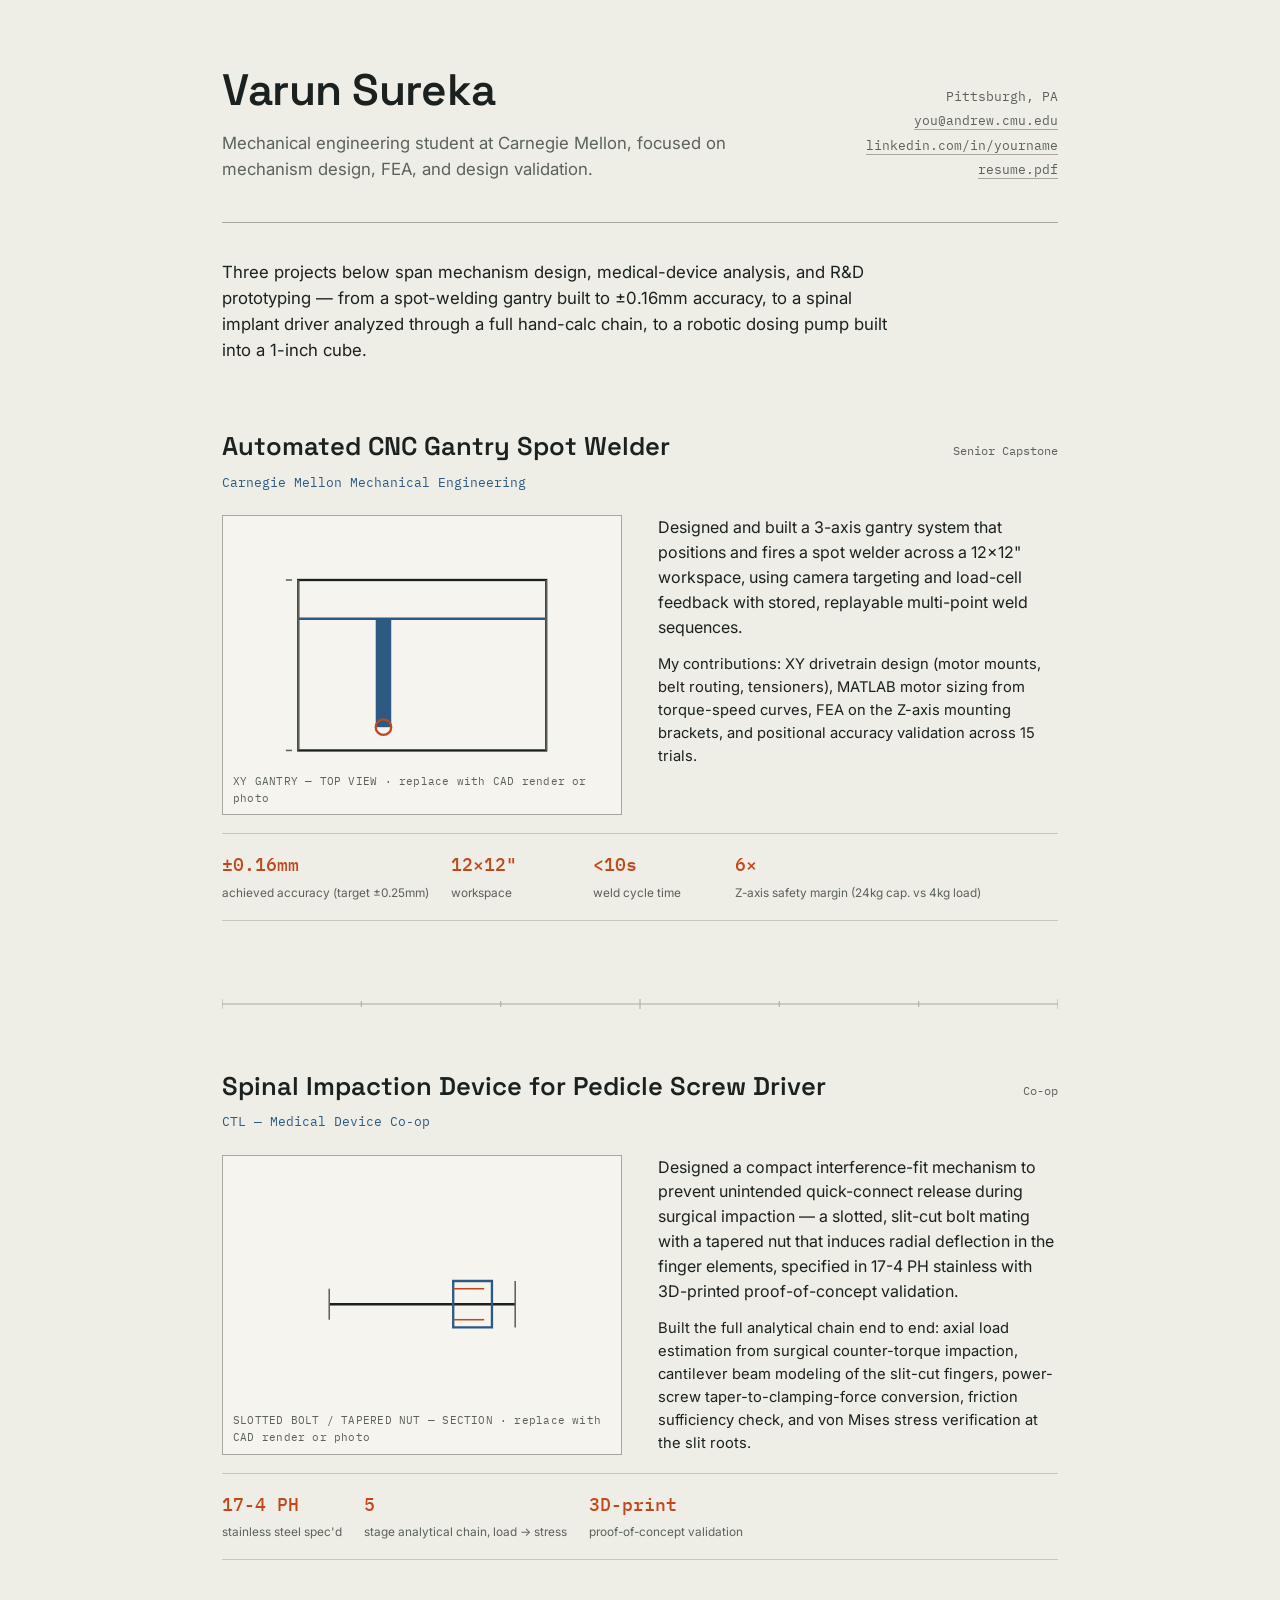
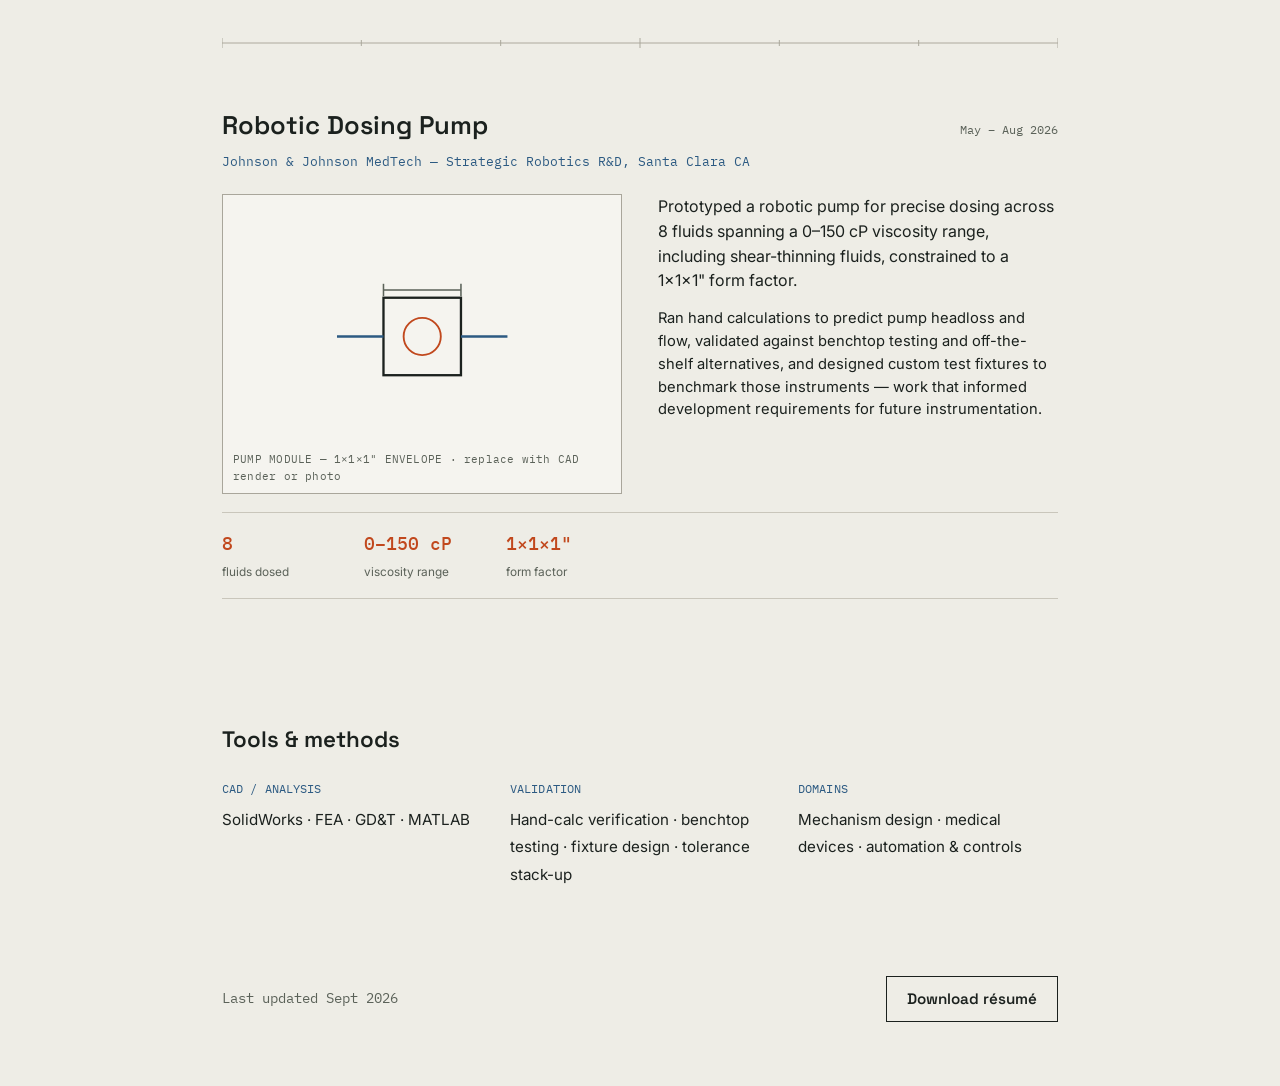
==== index.html @ 52f3a0fe "Update name in header to 'Varun Sureka'" ====
<!DOCTYPE html>
<html lang="en">
<head>
<meta charset="UTF-8">
<meta name="viewport" content="width=device-width, initial-scale=1.0">
<title>Varun — Mechanical Engineering Portfolio</title>
<link rel="preconnect" href="https://fonts.googleapis.com">
<link rel="preconnect" href="https://fonts.gstatic.com" crossorigin>
<link href="https://fonts.googleapis.com/css2?family=Space+Grotesk:wght@400;500;600;700&family=Inter:wght@400;500;600&family=IBM+Plex+Mono:wght@400;500&display=swap" rel="stylesheet">
<style>
  :root {
    --paper: #EEEDE6;
    --paper-raised: #F5F4EF;
    --ink: #1B211E;
    --graphite: #5B6259;
    --blueprint: #2C5A82;
    --signal: #C1481D;
    --line: #C9C6BB;
    --line-strong: #A9A69B;
  }

  * { box-sizing: border-box; }

  html { scroll-behavior: smooth; }

  body {
    margin: 0;
    background: var(--paper);
    color: var(--ink);
    font-family: 'Inter', sans-serif;
    font-size: 16px;
    line-height: 1.55;
    -webkit-font-smoothing: antialiased;
  }

  a { color: inherit; }
  a:focus-visible, button:focus-visible { outline: 2px solid var(--blueprint); outline-offset: 3px; }

  .wrap {
    max-width: 900px;
    margin: 0 auto;
    padding: 0 32px;
  }

  .mono {
    font-family: 'IBM Plex Mono', monospace;
  }

  /* --- ruler / tick divider, used as a section separator instead of a plain line --- */
  .ruler {
    max-width: 900px;
    margin: 0 auto;
    padding: 0 32px;
  }
  .ruler svg { display: block; width: 100%; height: 14px; }
  .ruler line { stroke: var(--line-strong); stroke-width: 1; }

  /* --- header --- */
  header {
    padding: 56px 0 40px;
    border-bottom: 1px solid var(--line-strong);
  }
  .title-block {
    display: flex;
    justify-content: space-between;
    align-items: flex-end;
    gap: 24px;
    flex-wrap: wrap;
  }
  h1 {
    font-family: 'Space Grotesk', sans-serif;
    font-weight: 600;
    font-size: clamp(2rem, 5vw, 2.75rem);
    margin: 0 0 6px;
    letter-spacing: -0.01em;
  }
  .role-line {
    color: var(--graphite);
    font-size: 1.05rem;
    max-width: 46ch;
  }
  .meta-strip {
    text-align: right;
    font-family: 'IBM Plex Mono', monospace;
    font-size: 0.8rem;
    color: var(--graphite);
    line-height: 1.9;
  }
  .meta-strip a { text-decoration: none; border-bottom: 1px solid var(--line-strong); }
  .meta-strip a:hover { border-color: var(--blueprint); color: var(--blueprint); }

  /* --- intro --- */
  .intro {
    padding: 36px 0 8px;
    max-width: 62ch;
    font-size: 1.05rem;
    color: var(--ink);
  }

  /* --- project sections --- */
  .project {
    padding: 56px 0;
    border-bottom: 1px solid var(--line);
  }
  .project:last-of-type { border-bottom: none; }

  .project-head {
    display: grid;
    grid-template-columns: 1fr auto;
    align-items: baseline;
    gap: 16px;
    margin-bottom: 6px;
  }
  .project-name {
    font-family: 'Space Grotesk', sans-serif;
    font-weight: 600;
    font-size: 1.6rem;
    margin: 0;
  }
  .project-duration {
    font-family: 'IBM Plex Mono', monospace;
    font-size: 0.78rem;
    color: var(--graphite);
    white-space: nowrap;
  }
  .project-org {
    color: var(--blueprint);
    font-family: 'IBM Plex Mono', monospace;
    font-size: 0.82rem;
    margin-bottom: 22px;
  }

  .project-body {
    display: grid;
    grid-template-columns: 1fr 1fr;
    gap: 36px;
    align-items: start;
  }
  @media (max-width: 720px) {
    .project-body { grid-template-columns: 1fr; }
  }

  .schematic {
    border: 1px solid var(--line-strong);
    background: var(--paper-raised);
    aspect-ratio: 4 / 3;
    display: flex;
    align-items: center;
    justify-content: center;
    position: relative;
  }
  .schematic svg { width: 78%; height: 78%; }
  .schematic-label {
    position: absolute;
    bottom: 8px;
    left: 10px;
    font-family: 'IBM Plex Mono', monospace;
    font-size: 0.68rem;
    color: var(--graphite);
    letter-spacing: 0.02em;
  }

  .project-desc p {
    margin: 0 0 14px;
    color: var(--ink);
  }
  .project-desc p:last-child { margin-bottom: 0; }

  .role-note {
    color: var(--graphite);
    font-size: 0.92rem;
  }

  /* spec callouts — dimension-line style */
  .specs {
    display: flex;
    flex-wrap: wrap;
    gap: 22px;
    margin: 18px 0 20px;
    padding: 16px 0;
    border-top: 1px solid var(--line);
    border-bottom: 1px solid var(--line);
  }
  .spec {
    min-width: 120px;
  }
  .spec-value {
    font-family: 'IBM Plex Mono', monospace;
    font-size: 1.15rem;
    color: var(--signal);
    font-weight: 500;
    display: block;
  }
  .spec-label {
    font-size: 0.74rem;
    color: var(--graphite);
    margin-top: 2px;
  }

  /* --- skills --- */
  .skills-section { padding: 48px 0; }
  .skills-heading {
    font-family: 'Space Grotesk', sans-serif;
    font-weight: 600;
    font-size: 1.4rem;
    margin: 0 0 22px;
  }
  .skills-grid {
    display: grid;
    grid-template-columns: repeat(auto-fit, minmax(200px, 1fr));
    gap: 28px;
  }
  .skill-group-label {
    font-family: 'IBM Plex Mono', monospace;
    font-size: 0.72rem;
    color: var(--blueprint);
    margin-bottom: 8px;
    letter-spacing: 0.01em;
  }
  .skill-group-items {
    color: var(--ink);
    font-size: 0.95rem;
    line-height: 1.8;
  }

  /* --- footer --- */
  footer {
    padding: 40px 0 64px;
    display: flex;
    justify-content: space-between;
    align-items: center;
    flex-wrap: wrap;
    gap: 16px;
  }
  .footer-note {
    color: var(--graphite);
    font-size: 0.85rem;
    font-family: 'IBM Plex Mono', monospace;
  }
  .resume-link {
    text-decoration: none;
    font-family: 'Space Grotesk', sans-serif;
    font-weight: 600;
    font-size: 0.95rem;
    color: var(--ink);
    border: 1px solid var(--ink);
    padding: 10px 20px;
    display: inline-block;
    transition: background 0.15s ease, color 0.15s ease;
  }
  .resume-link:hover { background: var(--ink); color: var(--paper); }

  @media (prefers-reduced-motion: reduce) {
    html { scroll-behavior: auto; }
    .resume-link { transition: none; }
  }
</style>
</head>
<body>

<div class="wrap">
  <header>
    <div class="title-block">
      <div>
        <h1>Varun Sureka</h1>
        <div class="role-line">Mechanical engineering student at Carnegie Mellon, focused on mechanism design, FEA, and design validation.</div>
      </div>
      <div class="meta-strip">
        Pittsburgh, PA<br>
        <a href="mailto:you@andrew.cmu.edu">you@andrew.cmu.edu</a><br>
        <a href="#">linkedin.com/in/yourname</a><br>
        <a href="resume.pdf">resume.pdf</a>
      </div>
    </div>
  </header>
</div>

<div class="wrap">
  <div class="intro">
    Three projects below span mechanism design, medical-device analysis, and R&amp;D prototyping — from a spot-welding gantry built to ±0.16mm accuracy, to a spinal implant driver analyzed through a full hand-calc chain, to a robotic dosing pump built into a 1-inch cube.
  </div>
</div>

<main>

  <!-- ================= PROJECT 1: CNC GANTRY WELDER ================= -->
  <div class="wrap">
    <section class="project" id="project-cnc">
      <div class="project-head">
        <h2 class="project-name">Automated CNC Gantry Spot Welder</h2>
        <span class="project-duration mono">Senior Capstone</span>
      </div>
      <div class="project-org">Carnegie Mellon Mechanical Engineering</div>

      <div class="project-body">
        <div class="schematic">
          <svg viewBox="0 0 200 150" fill="none" xmlns="http://www.w3.org/2000/svg">
            <rect x="20" y="20" width="160" height="110" stroke="#1B211E" stroke-width="1.5"/>
            <line x1="20" y1="45" x2="180" y2="45" stroke="#2C5A82" stroke-width="1.5"/>
            <rect x="70" y="45" width="10" height="70" fill="#2C5A82"/>
            <circle cx="75" cy="115" r="5" stroke="#C1481D" stroke-width="1.5"/>
            <line x1="20" y1="20" x2="20" y2="130" stroke="#5B6259" stroke-width="1"/>
            <line x1="180" y1="20" x2="180" y2="130" stroke="#5B6259" stroke-width="1"/>
            <line x1="12" y1="20" x2="16" y2="20" stroke="#5B6259" stroke-width="1"/>
            <line x1="12" y1="130" x2="16" y2="130" stroke="#5B6259" stroke-width="1"/>
          </svg>
          <span class="schematic-label">XY GANTRY — TOP VIEW · replace with CAD render or photo</span>
        </div>

        <div class="project-desc">
          <p>Designed and built a 3-axis gantry system that positions and fires a spot welder across a 12×12" workspace, using camera targeting and load-cell feedback with stored, replayable multi-point weld sequences.</p>
          <p class="role-note">My contributions: XY drivetrain design (motor mounts, belt routing, tensioners), MATLAB motor sizing from torque-speed curves, FEA on the Z-axis mounting brackets, and positional accuracy validation across 15 trials.</p>
        </div>
      </div>

      <div class="specs">
        <div class="spec"><span class="spec-value mono">±0.16mm</span><span class="spec-label">achieved accuracy (target ±0.25mm)</span></div>
        <div class="spec"><span class="spec-value mono">12×12"</span><span class="spec-label">workspace</span></div>
        <div class="spec"><span class="spec-value mono">&lt;10s</span><span class="spec-label">weld cycle time</span></div>
        <div class="spec"><span class="spec-value mono">6×</span><span class="spec-label">Z-axis safety margin (24kg cap. vs 4kg load)</span></div>
      </div>
    </section>
  </div>

  <div class="ruler"><svg preserveAspectRatio="none" viewBox="0 0 900 14"><line x1="0" y1="7" x2="900" y2="7"/><line x1="0" y1="2" x2="0" y2="12"/><line x1="150" y1="4" x2="150" y2="10"/><line x1="300" y1="4" x2="300" y2="10"/><line x1="450" y1="2" x2="450" y2="12"/><line x1="600" y1="4" x2="600" y2="10"/><line x1="750" y1="4" x2="750" y2="10"/><line x1="900" y1="2" x2="900" y2="12"/></svg></div>

  <!-- ================= PROJECT 2: SPINAL IMPACTION DEVICE ================= -->
  <div class="wrap">
    <section class="project" id="project-impaction">
      <div class="project-head">
        <h2 class="project-name">Spinal Impaction Device for Pedicle Screw Driver</h2>
        <span class="project-duration mono">Co-op</span>
      </div>
      <div class="project-org">CTL — Medical Device Co-op</div>

      <div class="project-body">
        <div class="schematic">
          <svg viewBox="0 0 200 150" fill="none" xmlns="http://www.w3.org/2000/svg">
            <line x1="40" y1="75" x2="160" y2="75" stroke="#1B211E" stroke-width="1.5"/>
            <path d="M120 75 L120 60 L145 60 L145 90 L120 90 Z" stroke="#2C5A82" stroke-width="1.5"/>
            <line x1="120" y1="65" x2="140" y2="65" stroke="#C1481D" stroke-width="1"/>
            <line x1="120" y1="85" x2="140" y2="85" stroke="#C1481D" stroke-width="1"/>
            <line x1="40" y1="65" x2="40" y2="85" stroke="#5B6259" stroke-width="1"/>
            <line x1="160" y1="60" x2="160" y2="90" stroke="#5B6259" stroke-width="1"/>
          </svg>
          <span class="schematic-label">SLOTTED BOLT / TAPERED NUT — SECTION · replace with CAD render or photo</span>
        </div>

        <div class="project-desc">
          <p>Designed a compact interference-fit mechanism to prevent unintended quick-connect release during surgical impaction — a slotted, slit-cut bolt mating with a tapered nut that induces radial deflection in the finger elements, specified in 17-4 PH stainless with 3D-printed proof-of-concept validation.</p>
          <p class="role-note">Built the full analytical chain end to end: axial load estimation from surgical counter-torque impaction, cantilever beam modeling of the slit-cut fingers, power-screw taper-to-clamping-force conversion, friction sufficiency check, and von Mises stress verification at the slit roots.</p>
        </div>
      </div>

      <div class="specs">
        <div class="spec"><span class="spec-value mono">17-4 PH</span><span class="spec-label">stainless steel spec'd</span></div>
        <div class="spec"><span class="spec-value mono">5</span><span class="spec-label">stage analytical chain, load → stress</span></div>
        <div class="spec"><span class="spec-value mono">3D-print</span><span class="spec-label">proof-of-concept validation</span></div>
      </div>
    </section>
  </div>

  <div class="ruler"><svg preserveAspectRatio="none" viewBox="0 0 900 14"><line x1="0" y1="7" x2="900" y2="7"/><line x1="0" y1="2" x2="0" y2="12"/><line x1="150" y1="4" x2="150" y2="10"/><line x1="300" y1="4" x2="300" y2="10"/><line x1="450" y1="2" x2="450" y2="12"/><line x1="600" y1="4" x2="600" y2="10"/><line x1="750" y1="4" x2="750" y2="10"/><line x1="900" y1="2" x2="900" y2="12"/></svg></div>

  <!-- ================= PROJECT 3: J&J ROBOTIC PUMP ================= -->
  <div class="wrap">
    <section class="project" id="project-pump">
      <div class="project-head">
        <h2 class="project-name">Robotic Dosing Pump</h2>
        <span class="project-duration mono">May – Aug 2026</span>
      </div>
      <div class="project-org">Johnson &amp; Johnson MedTech — Strategic Robotics R&amp;D, Santa Clara CA</div>

      <div class="project-body">
        <div class="schematic">
          <svg viewBox="0 0 200 150" fill="none" xmlns="http://www.w3.org/2000/svg">
            <rect x="75" y="45" width="50" height="50" stroke="#1B211E" stroke-width="1.5"/>
            <line x1="75" y1="70" x2="45" y2="70" stroke="#2C5A82" stroke-width="1.5"/>
            <line x1="125" y1="70" x2="155" y2="70" stroke="#2C5A82" stroke-width="1.5"/>
            <circle cx="100" cy="70" r="12" stroke="#C1481D" stroke-width="1.2"/>
            <line x1="75" y1="40" x2="125" y2="40" stroke="#5B6259" stroke-width="1"/>
            <line x1="75" y1="36" x2="75" y2="44" stroke="#5B6259" stroke-width="1"/>
            <line x1="125" y1="36" x2="125" y2="44" stroke="#5B6259" stroke-width="1"/>
          </svg>
          <span class="schematic-label">PUMP MODULE — 1×1×1" ENVELOPE · replace with CAD render or photo</span>
        </div>

        <div class="project-desc">
          <p>Prototyped a robotic pump for precise dosing across 8 fluids spanning a 0–150 cP viscosity range, including shear-thinning fluids, constrained to a 1×1×1" form factor.</p>
          <p class="role-note">Ran hand calculations to predict pump headloss and flow, validated against benchtop testing and off-the-shelf alternatives, and designed custom test fixtures to benchmark those instruments — work that informed development requirements for future instrumentation.</p>
        </div>
      </div>

      <div class="specs">
        <div class="spec"><span class="spec-value mono">8</span><span class="spec-label">fluids dosed</span></div>
        <div class="spec"><span class="spec-value mono">0–150 cP</span><span class="spec-label">viscosity range</span></div>
        <div class="spec"><span class="spec-value mono">1×1×1"</span><span class="spec-label">form factor</span></div>
      </div>
    </section>
  </div>

  <!-- ================= SKILLS ================= -->
  <div class="wrap">
    <section class="skills-section">
      <h2 class="skills-heading">Tools &amp; methods</h2>
      <div class="skills-grid">
        <div>
          <div class="skill-group-label mono">CAD / ANALYSIS</div>
          <div class="skill-group-items">SolidWorks · FEA · GD&amp;T · MATLAB</div>
        </div>
        <div>
          <div class="skill-group-label mono">VALIDATION</div>
          <div class="skill-group-items">Hand-calc verification · benchtop testing · fixture design · tolerance stack-up</div>
        </div>
        <div>
          <div class="skill-group-label mono">DOMAINS</div>
          <div class="skill-group-items">Mechanism design · medical devices · automation &amp; controls</div>
        </div>
      </div>
    </section>
  </div>

</main>

<div class="wrap">
  <footer>
    <span class="footer-note">Last updated Sept 2026</span>
    <a class="resume-link" href="resume.pdf">Download résumé</a>
  </footer>
</div>

</body>
</html>
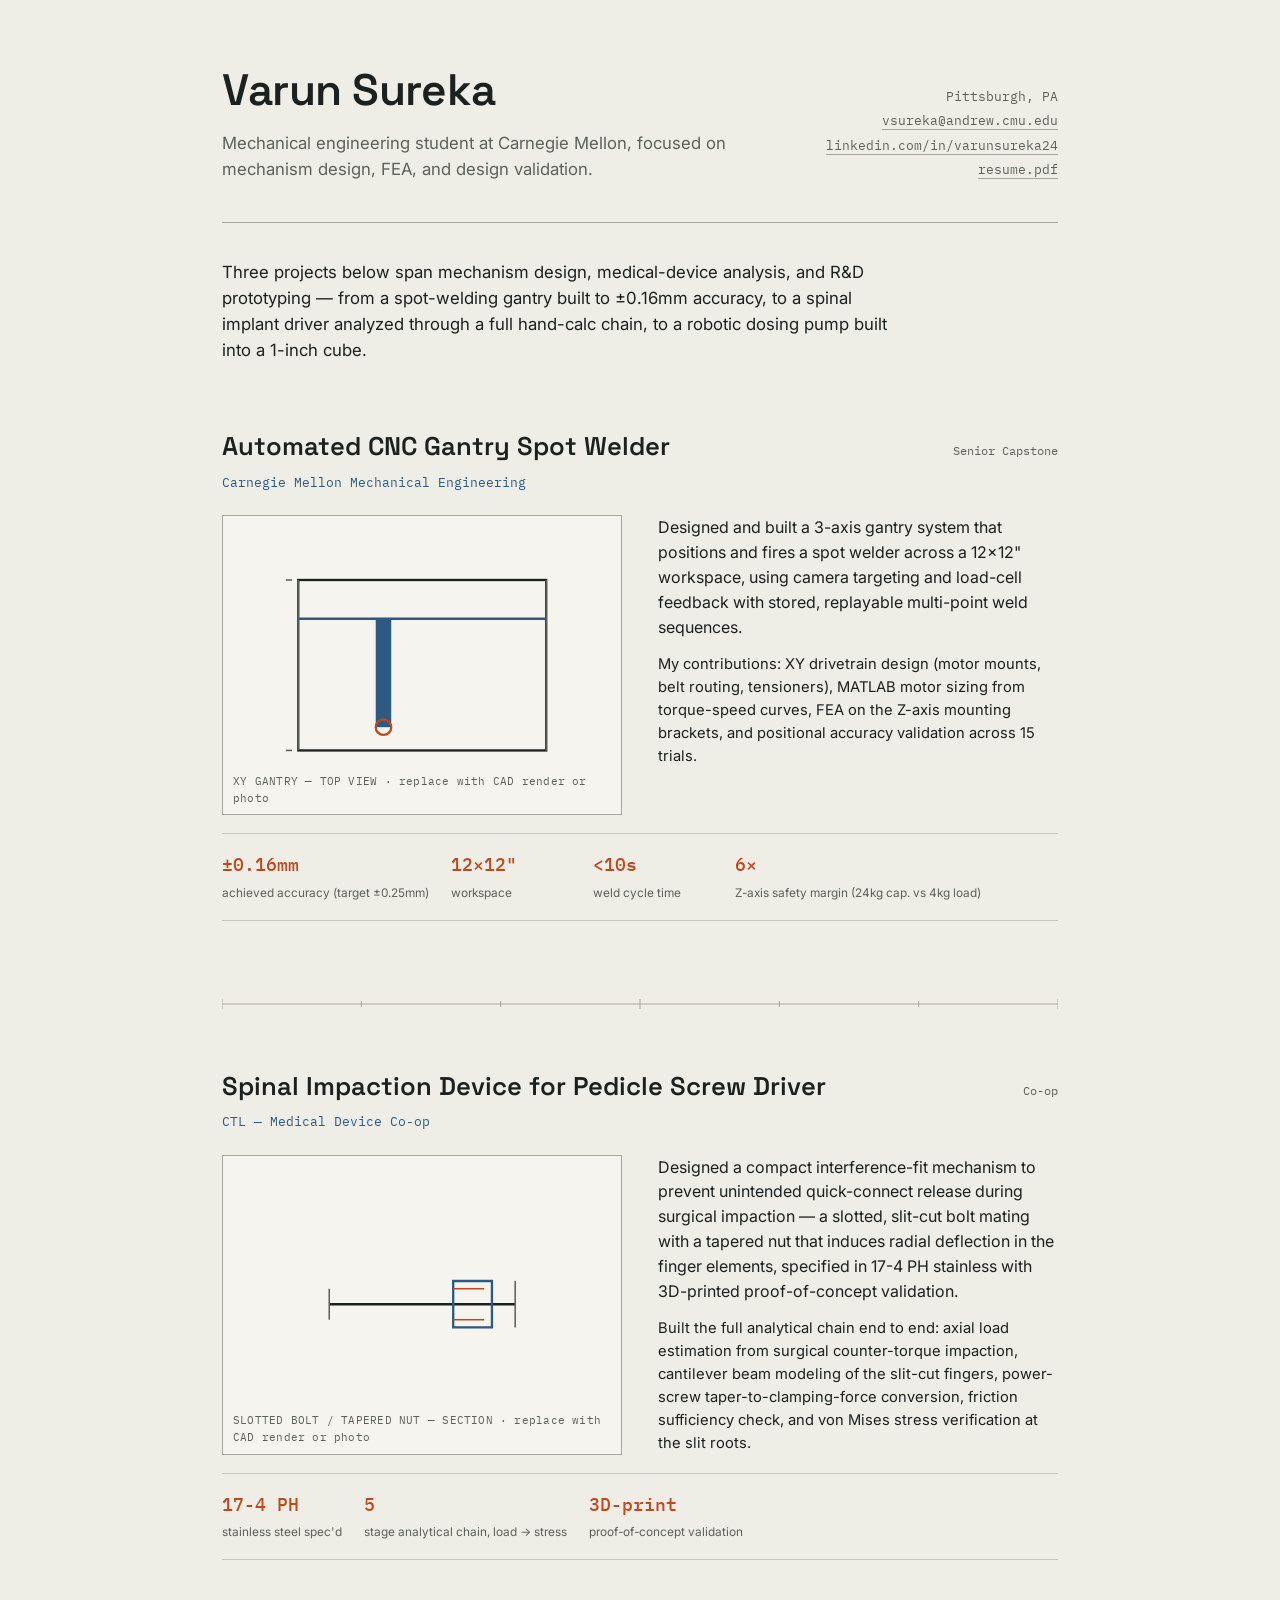
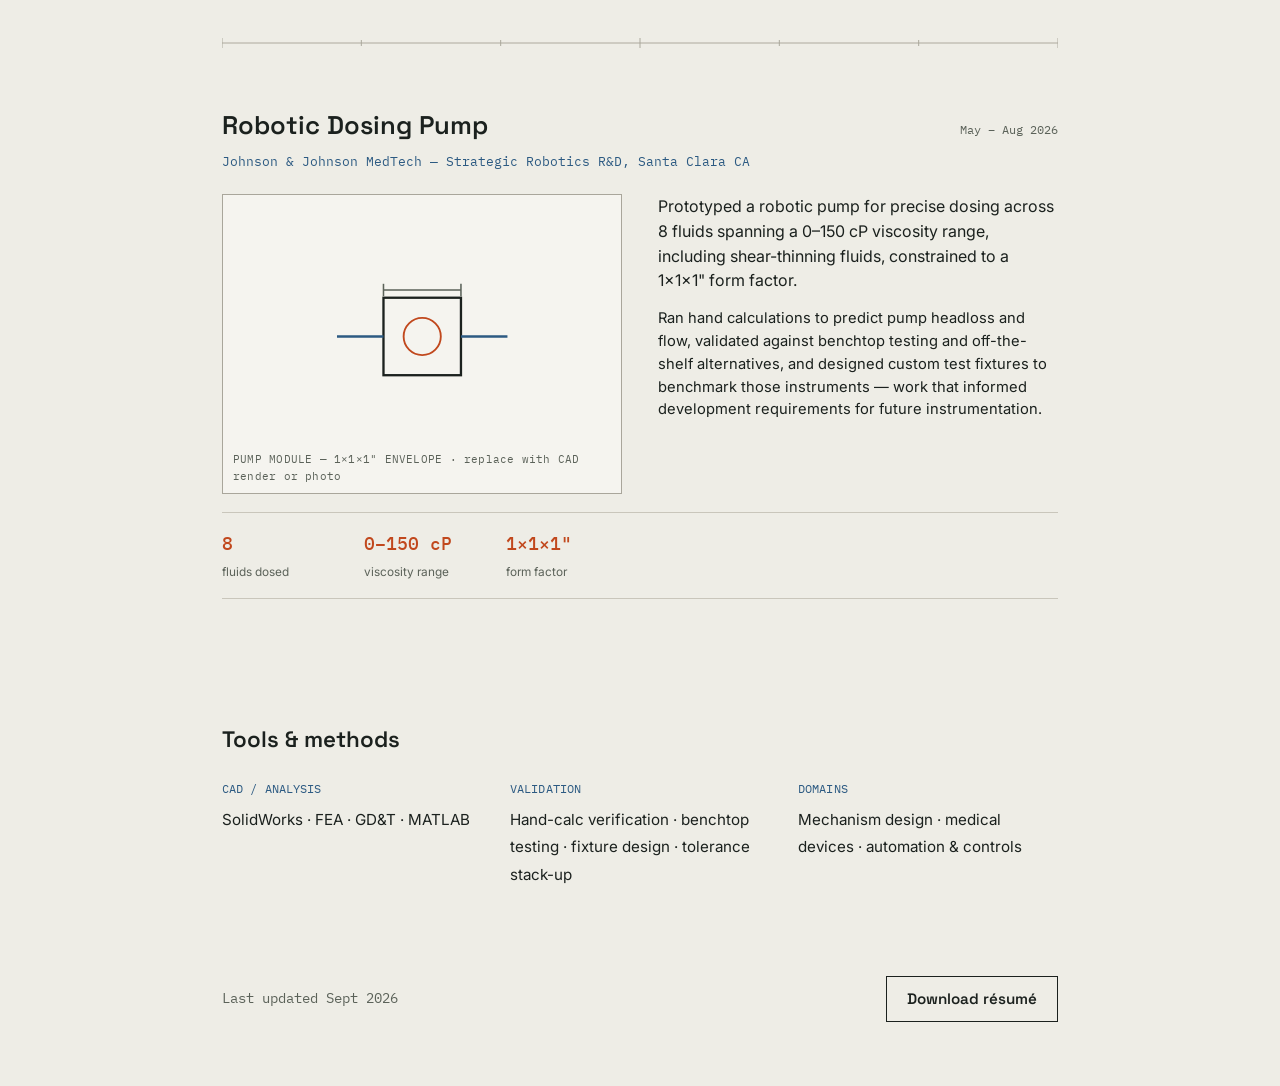
==== commit f09e6b60: "first commit" ====
--- a/index.html
+++ b/index.html
@@ -267,9 +267,9 @@
       </div>
       <div class="meta-strip">
         Pittsburgh, PA<br>
-        <a href="mailto:you@andrew.cmu.edu">you@andrew.cmu.edu</a><br>
-        <a href="#">linkedin.com/in/yourname</a><br>
-        <a href="resume.pdf">resume.pdf</a>
+        <a href="mailto:you@andrew.cmu.edu">vsureka@andrew.cmu.edu</a><br>
+        <a href="#">linkedin.com/in/varunsureka24</a><br>
+        <a href="Varun_Sureka_Resume.pdf">resume.pdf</a>
       </div>
     </div>
   </header>
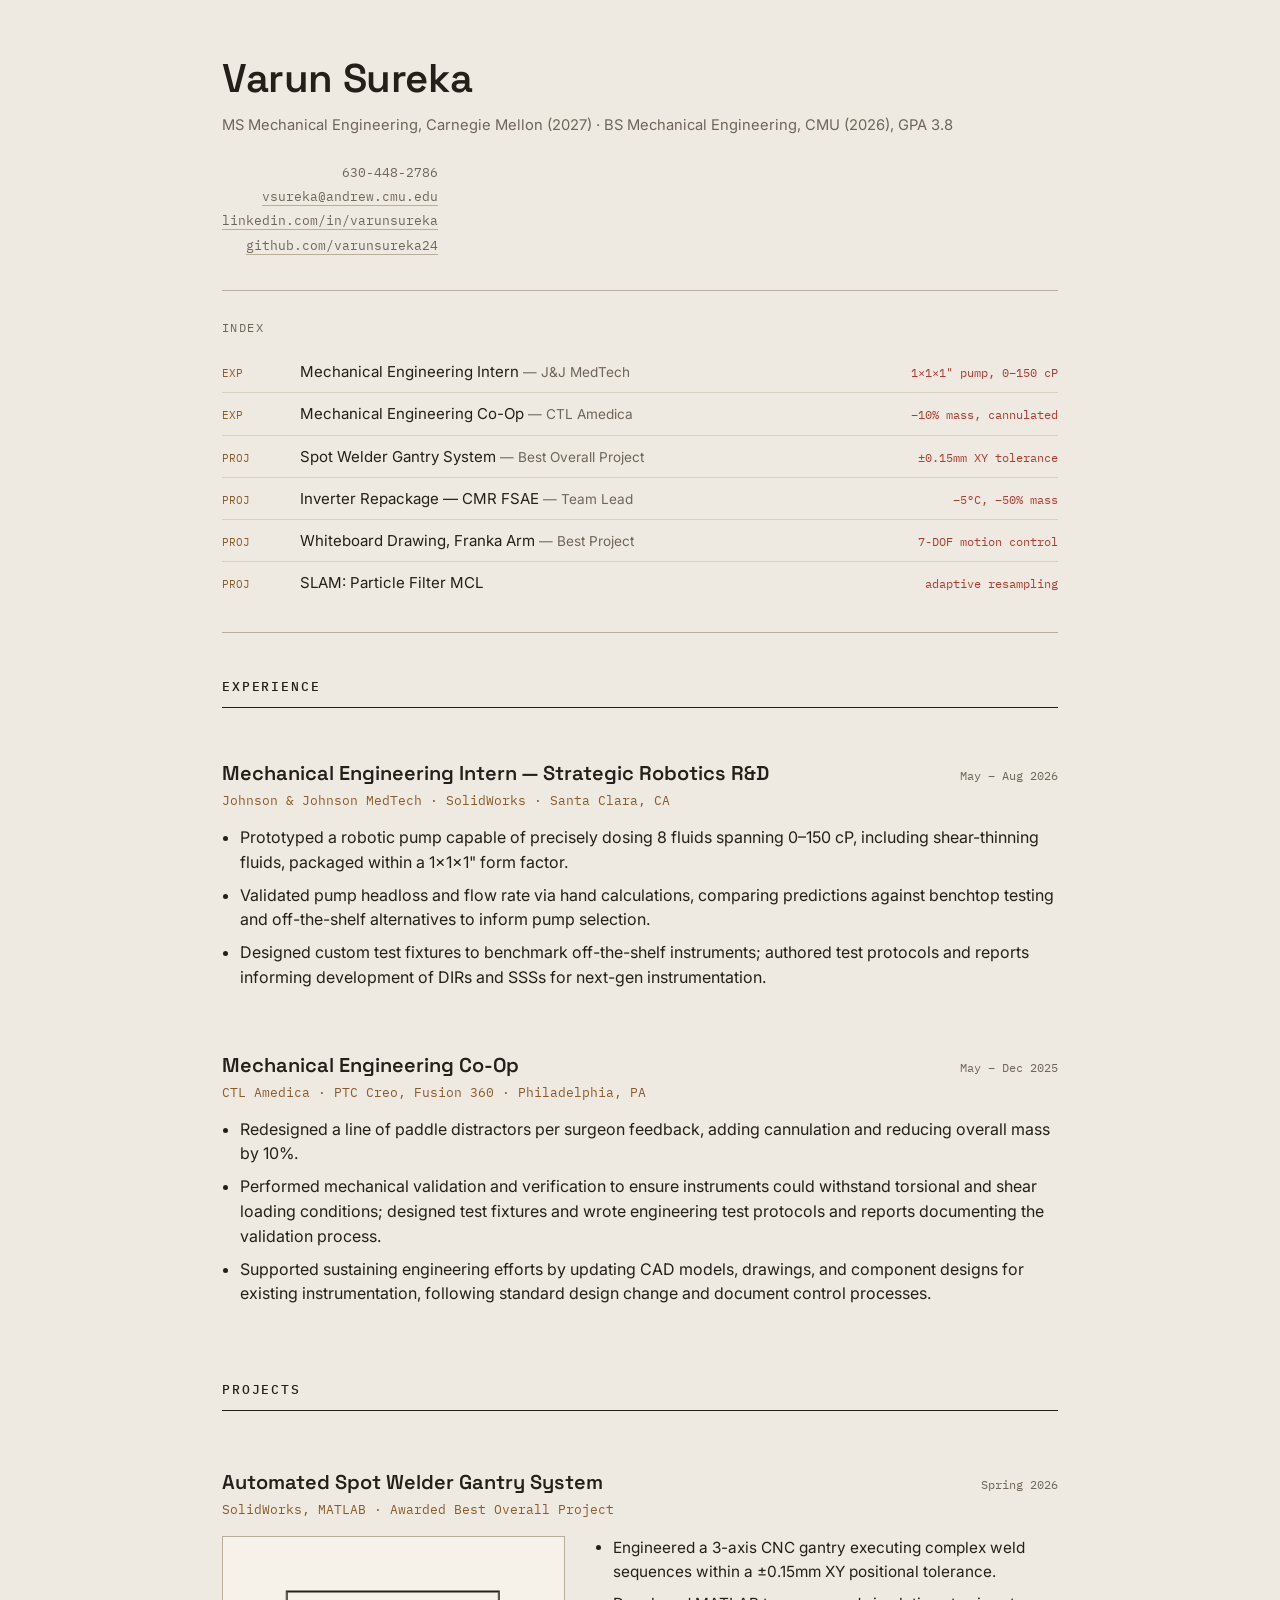
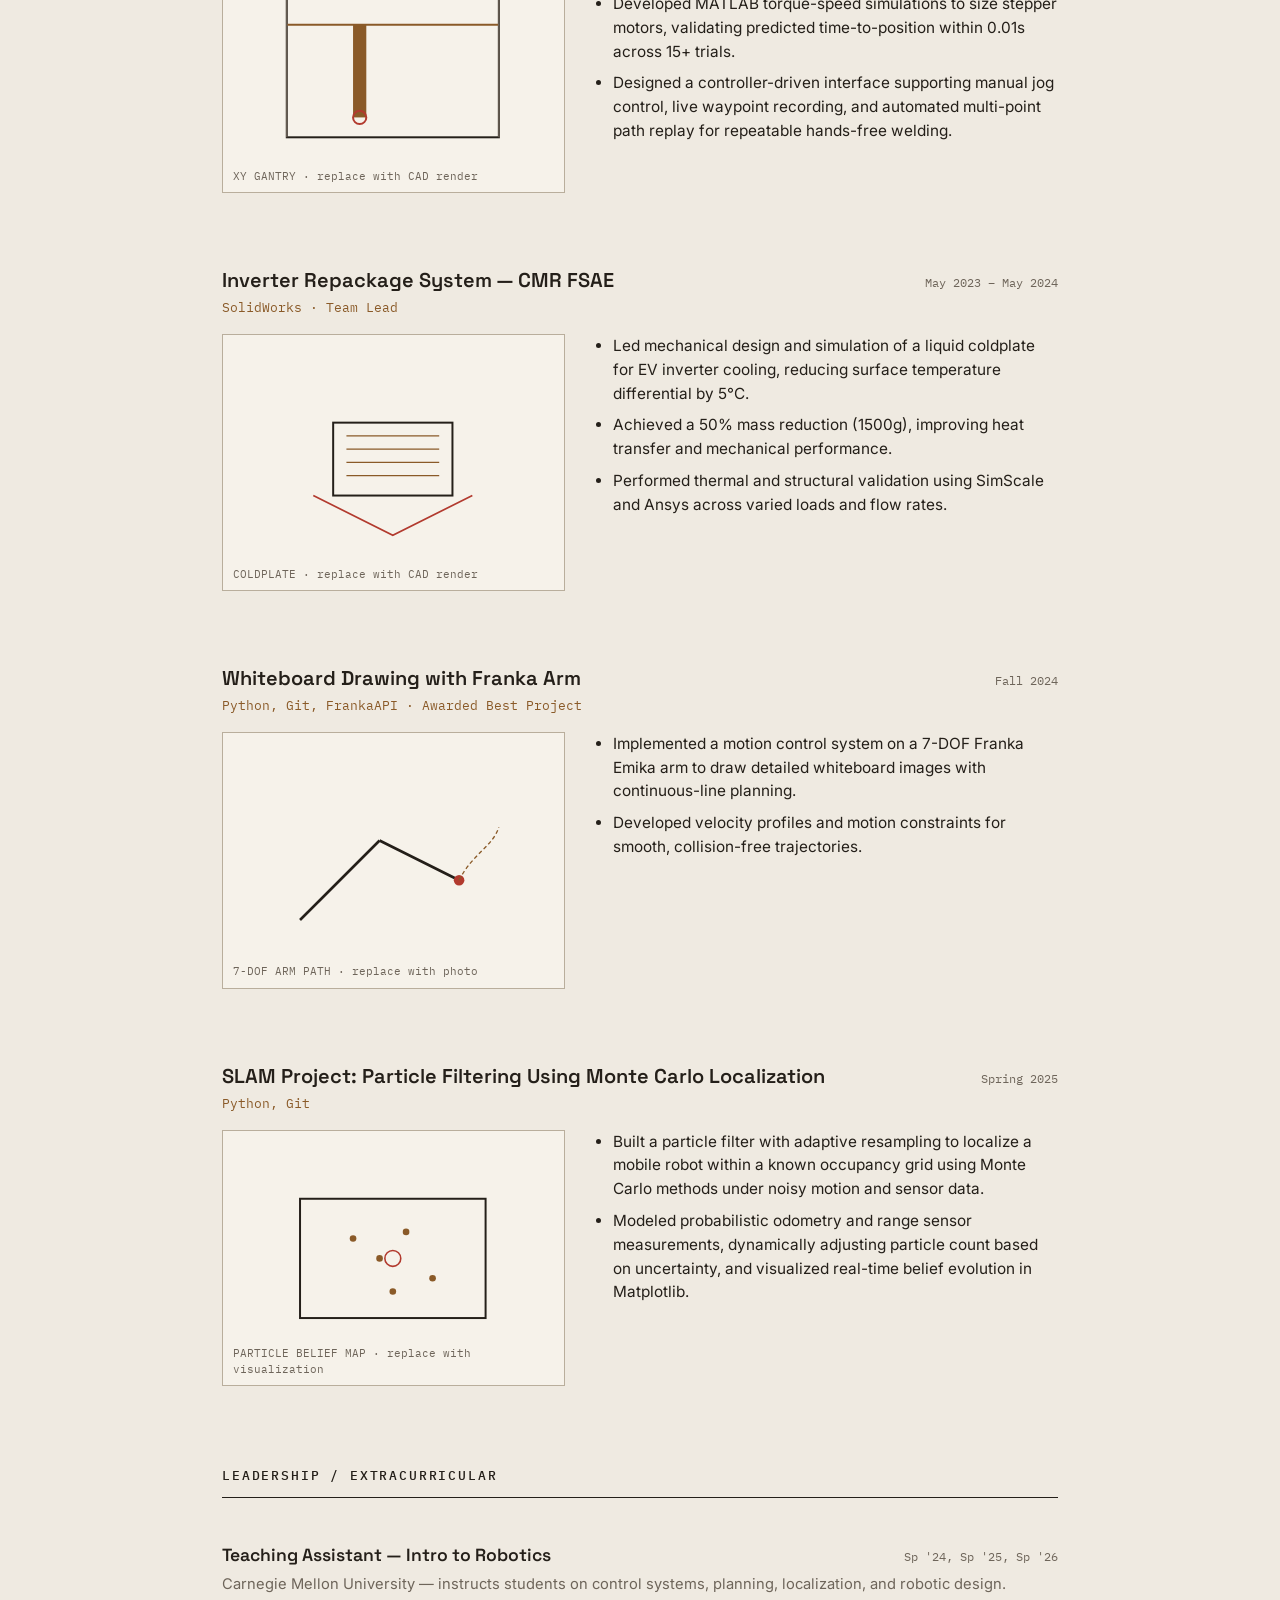
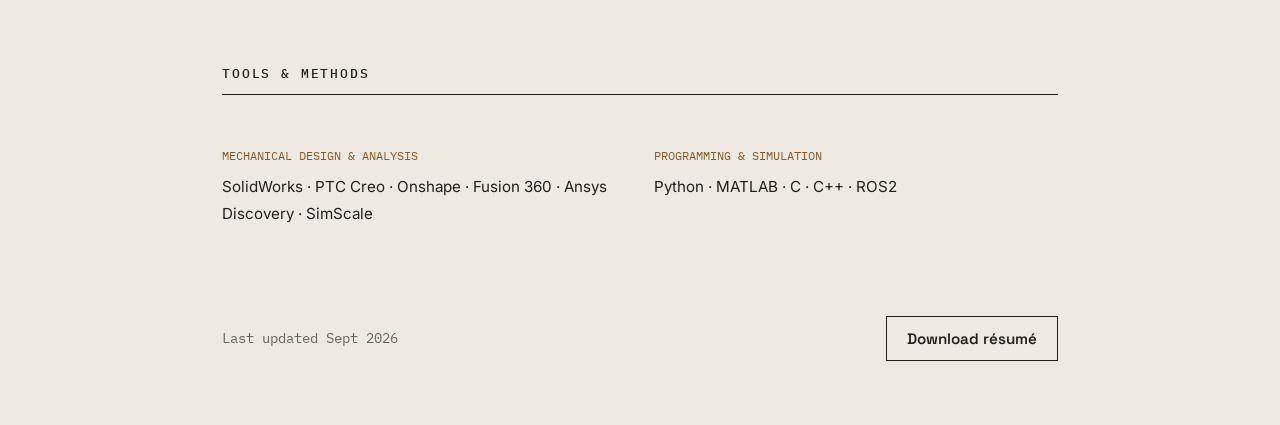
==== commit 4b4c1966: "first commit" ====
--- a/index.html
+++ b/index.html
@@ -3,257 +3,93 @@
 <head>
 <meta charset="UTF-8">
 <meta name="viewport" content="width=device-width, initial-scale=1.0">
-<title>Varun — Mechanical Engineering Portfolio</title>
+<title>Varun Sureka — Mechanical Engineering Portfolio</title>
 <link rel="preconnect" href="https://fonts.googleapis.com">
 <link rel="preconnect" href="https://fonts.gstatic.com" crossorigin>
 <link href="https://fonts.googleapis.com/css2?family=Space+Grotesk:wght@400;500;600;700&family=Inter:wght@400;500;600&family=IBM+Plex+Mono:wght@400;500&display=swap" rel="stylesheet">
 <style>
   :root {
-    --paper: #EEEDE6;
-    --paper-raised: #F5F4EF;
-    --ink: #1B211E;
-    --graphite: #5B6259;
-    --blueprint: #2C5A82;
-    --signal: #C1481D;
-    --line: #C9C6BB;
-    --line-strong: #A9A69B;
+    --paper: #EFEAE1;
+    --paper-raised: #F6F2EA;
+    --ink: #241F19;
+    --graphite: #6E655A;
+    --blueprint: #8A5A28;
+    --signal: #B23A2E;
+    --line: #D8D0C2;
+    --line-strong: #B9AE9C;
   }
-
   * { box-sizing: border-box; }
-
   html { scroll-behavior: smooth; }
-
-  body {
-    margin: 0;
-    background: var(--paper);
-    color: var(--ink);
-    font-family: 'Inter', sans-serif;
-    font-size: 16px;
-    line-height: 1.55;
-    -webkit-font-smoothing: antialiased;
-  }
-
+  body { margin: 0; background: var(--paper); color: var(--ink); font-family: 'Inter', sans-serif; font-size: 16px; line-height: 1.55; -webkit-font-smoothing: antialiased; }
   a { color: inherit; }
   a:focus-visible, button:focus-visible { outline: 2px solid var(--blueprint); outline-offset: 3px; }
-
-  .wrap {
-    max-width: 900px;
-    margin: 0 auto;
-    padding: 0 32px;
-  }
-
-  .mono {
-    font-family: 'IBM Plex Mono', monospace;
-  }
-
-  /* --- ruler / tick divider, used as a section separator instead of a plain line --- */
-  .ruler {
-    max-width: 900px;
-    margin: 0 auto;
-    padding: 0 32px;
-  }
-  .ruler svg { display: block; width: 100%; height: 14px; }
-  .ruler line { stroke: var(--line-strong); stroke-width: 1; }
-
-  /* --- header --- */
-  header {
-    padding: 56px 0 40px;
-    border-bottom: 1px solid var(--line-strong);
-  }
-  .title-block {
-    display: flex;
-    justify-content: space-between;
-    align-items: flex-end;
-    gap: 24px;
-    flex-wrap: wrap;
-  }
-  h1 {
-    font-family: 'Space Grotesk', sans-serif;
-    font-weight: 600;
-    font-size: clamp(2rem, 5vw, 2.75rem);
-    margin: 0 0 6px;
-    letter-spacing: -0.01em;
-  }
-  .role-line {
-    color: var(--graphite);
-    font-size: 1.05rem;
-    max-width: 46ch;
-  }
-  .meta-strip {
-    text-align: right;
-    font-family: 'IBM Plex Mono', monospace;
-    font-size: 0.8rem;
-    color: var(--graphite);
-    line-height: 1.9;
-  }
+  .wrap { max-width: 900px; margin: 0 auto; padding: 0 32px; }
+  .mono { font-family: 'IBM Plex Mono', monospace; }
+
+  header { padding: 48px 0 32px; border-bottom: 1px solid var(--line-strong); }
+  .title-block { display: flex; justify-content: space-between; align-items: flex-end; gap: 24px; flex-wrap: wrap; }
+  h1 { font-family: 'Space Grotesk', sans-serif; font-weight: 600; font-size: clamp(1.9rem, 4.5vw, 2.5rem); margin: 0 0 4px; letter-spacing: -0.01em; }
+  .degree-line { color: var(--graphite); font-size: 0.92rem; }
+  .meta-strip { text-align: right; font-family: 'IBM Plex Mono', monospace; font-size: 0.8rem; color: var(--graphite); line-height: 1.9; }
   .meta-strip a { text-decoration: none; border-bottom: 1px solid var(--line-strong); }
   .meta-strip a:hover { border-color: var(--blueprint); color: var(--blueprint); }
 
-  /* --- intro --- */
-  .intro {
-    padding: 36px 0 8px;
-    max-width: 62ch;
-    font-size: 1.05rem;
-    color: var(--ink);
-  }
-
-  /* --- project sections --- */
-  .project {
-    padding: 56px 0;
-    border-bottom: 1px solid var(--line);
-  }
-  .project:last-of-type { border-bottom: none; }
-
-  .project-head {
-    display: grid;
-    grid-template-columns: 1fr auto;
-    align-items: baseline;
-    gap: 16px;
-    margin-bottom: 6px;
-  }
-  .project-name {
-    font-family: 'Space Grotesk', sans-serif;
-    font-weight: 600;
-    font-size: 1.6rem;
-    margin: 0;
-  }
-  .project-duration {
-    font-family: 'IBM Plex Mono', monospace;
-    font-size: 0.78rem;
-    color: var(--graphite);
-    white-space: nowrap;
-  }
-  .project-org {
-    color: var(--blueprint);
-    font-family: 'IBM Plex Mono', monospace;
-    font-size: 0.82rem;
-    margin-bottom: 22px;
-  }
-
-  .project-body {
-    display: grid;
-    grid-template-columns: 1fr 1fr;
-    gap: 36px;
-    align-items: start;
-  }
-  @media (max-width: 720px) {
-    .project-body { grid-template-columns: 1fr; }
-  }
-
-  .schematic {
-    border: 1px solid var(--line-strong);
-    background: var(--paper-raised);
-    aspect-ratio: 4 / 3;
-    display: flex;
-    align-items: center;
-    justify-content: center;
-    position: relative;
-  }
+  /* --- index / table of contents --- */
+  .index-wrap { padding: 28px 0; border-bottom: 1px solid var(--line-strong); }
+  .index-label { font-family: 'IBM Plex Mono', monospace; font-size: 0.72rem; letter-spacing: 0.12em; text-transform: uppercase; color: var(--graphite); margin-bottom: 14px; }
+  .index-row { display: grid; grid-template-columns: 64px 1fr auto; gap: 14px; align-items: baseline; padding: 9px 0; border-top: 1px solid var(--line); text-decoration: none; }
+  .index-row:first-of-type { border-top: none; }
+  .index-tag { font-family: 'IBM Plex Mono', monospace; font-size: 0.7rem; color: var(--blueprint); }
+  .index-title { font-size: 0.94rem; color: var(--ink); }
+  .index-title span { color: var(--graphite); font-size: 0.85rem; }
+  .index-headline { font-family: 'IBM Plex Mono', monospace; font-size: 0.76rem; color: var(--signal); text-align: right; white-space: nowrap; }
+
+  .section-title-wrap { padding: 44px 0 20px; }
+  .section-title { font-family: 'IBM Plex Mono', monospace; font-size: 0.82rem; font-weight: 500; letter-spacing: 0.14em; text-transform: uppercase; color: var(--ink); margin: 0 0 10px; }
+  .section-title-wrap .rule { height: 1px; background: var(--ink); }
+
+  /* --- experience: single-column, bullet-forward --- */
+  .exp-entry { padding: 30px 0; border-bottom: 1px solid var(--line); }
+  .exp-entry:last-of-type { border-bottom: none; }
+  .exp-head { display: grid; grid-template-columns: 1fr auto; align-items: baseline; gap: 16px; margin-bottom: 2px; }
+  .exp-title { font-family: 'Space Grotesk', sans-serif; font-weight: 600; font-size: 1.25rem; margin: 0; }
+  .exp-duration { font-family: 'IBM Plex Mono', monospace; font-size: 0.76rem; color: var(--graphite); white-space: nowrap; }
+  .exp-org { color: var(--blueprint); font-family: 'IBM Plex Mono', monospace; font-size: 0.8rem; margin-bottom: 14px; }
+  .exp-bullets { margin: 0; padding-left: 18px; }
+  .exp-bullets li { margin-bottom: 8px; color: var(--ink); }
+  .exp-bullets li:last-child { margin-bottom: 0; }
+
+  /* --- projects: two-column with schematic --- */
+  .entry { padding: 36px 0; border-bottom: 1px solid var(--line); }
+  .entry:last-of-type { border-bottom: none; }
+  .entry-head { display: grid; grid-template-columns: 1fr auto; align-items: baseline; gap: 16px; margin-bottom: 2px; }
+  .entry-name { font-family: 'Space Grotesk', sans-serif; font-weight: 600; font-size: 1.25rem; margin: 0; }
+  .entry-duration { font-family: 'IBM Plex Mono', monospace; font-size: 0.76rem; color: var(--graphite); white-space: nowrap; }
+  .entry-org { color: var(--blueprint); font-family: 'IBM Plex Mono', monospace; font-size: 0.8rem; margin-bottom: 16px; }
+  .entry-body { display: grid; grid-template-columns: 0.85fr 1.15fr; gap: 30px; align-items: start; }
+  @media (max-width: 720px) { .entry-body { grid-template-columns: 1fr; } .index-row { grid-template-columns: 1fr; gap: 3px; } .index-headline { text-align: left; } }
+  .schematic { border: 1px solid var(--line-strong); background: var(--paper-raised); aspect-ratio: 4 / 3; display: flex; align-items: center; justify-content: center; position: relative; }
   .schematic svg { width: 78%; height: 78%; }
-  .schematic-label {
-    position: absolute;
-    bottom: 8px;
-    left: 10px;
-    font-family: 'IBM Plex Mono', monospace;
-    font-size: 0.68rem;
-    color: var(--graphite);
-    letter-spacing: 0.02em;
-  }
-
-  .project-desc p {
-    margin: 0 0 14px;
-    color: var(--ink);
-  }
-  .project-desc p:last-child { margin-bottom: 0; }
-
-  .role-note {
-    color: var(--graphite);
-    font-size: 0.92rem;
-  }
-
-  /* spec callouts — dimension-line style */
-  .specs {
-    display: flex;
-    flex-wrap: wrap;
-    gap: 22px;
-    margin: 18px 0 20px;
-    padding: 16px 0;
-    border-top: 1px solid var(--line);
-    border-bottom: 1px solid var(--line);
-  }
-  .spec {
-    min-width: 120px;
-  }
-  .spec-value {
-    font-family: 'IBM Plex Mono', monospace;
-    font-size: 1.15rem;
-    color: var(--signal);
-    font-weight: 500;
-    display: block;
-  }
-  .spec-label {
-    font-size: 0.74rem;
-    color: var(--graphite);
-    margin-top: 2px;
-  }
-
-  /* --- skills --- */
-  .skills-section { padding: 48px 0; }
-  .skills-heading {
-    font-family: 'Space Grotesk', sans-serif;
-    font-weight: 600;
-    font-size: 1.4rem;
-    margin: 0 0 22px;
-  }
-  .skills-grid {
-    display: grid;
-    grid-template-columns: repeat(auto-fit, minmax(200px, 1fr));
-    gap: 28px;
-  }
-  .skill-group-label {
-    font-family: 'IBM Plex Mono', monospace;
-    font-size: 0.72rem;
-    color: var(--blueprint);
-    margin-bottom: 8px;
-    letter-spacing: 0.01em;
-  }
-  .skill-group-items {
-    color: var(--ink);
-    font-size: 0.95rem;
-    line-height: 1.8;
-  }
-
-  /* --- footer --- */
-  footer {
-    padding: 40px 0 64px;
-    display: flex;
-    justify-content: space-between;
-    align-items: center;
-    flex-wrap: wrap;
-    gap: 16px;
-  }
-  .footer-note {
-    color: var(--graphite);
-    font-size: 0.85rem;
-    font-family: 'IBM Plex Mono', monospace;
-  }
-  .resume-link {
-    text-decoration: none;
-    font-family: 'Space Grotesk', sans-serif;
-    font-weight: 600;
-    font-size: 0.95rem;
-    color: var(--ink);
-    border: 1px solid var(--ink);
-    padding: 10px 20px;
-    display: inline-block;
-    transition: background 0.15s ease, color 0.15s ease;
-  }
+  .schematic-label { position: absolute; bottom: 8px; left: 10px; font-family: 'IBM Plex Mono', monospace; font-size: 0.66rem; color: var(--graphite); }
+  .entry-bullets { margin: 0; padding-left: 18px; }
+  .entry-bullets li { margin-bottom: 8px; color: var(--ink); font-size: 0.96rem; }
+  .entry-bullets li:last-child { margin-bottom: 0; }
+
+  .leadership-entry { padding: 24px 0; }
+  .leadership-head { display: grid; grid-template-columns: 1fr auto; gap: 16px; align-items: baseline; margin-bottom: 4px; }
+  .leadership-title { font-family: 'Space Grotesk', sans-serif; font-weight: 600; font-size: 1.1rem; margin: 0; }
+  .leadership-org { color: var(--graphite); font-size: 0.92rem; }
+
+  .skills-section { padding: 32px 0 48px; }
+  .skills-grid { display: grid; grid-template-columns: repeat(auto-fit, minmax(220px, 1fr)); gap: 28px; }
+  .skill-group-label { font-family: 'IBM Plex Mono', monospace; font-size: 0.72rem; color: var(--blueprint); margin-bottom: 8px; }
+  .skill-group-items { color: var(--ink); font-size: 0.95rem; line-height: 1.8; }
+
+  footer { padding: 40px 0 64px; display: flex; justify-content: space-between; align-items: center; flex-wrap: wrap; gap: 16px; }
+  .footer-note { color: var(--graphite); font-size: 0.85rem; font-family: 'IBM Plex Mono', monospace; }
+  .resume-link { text-decoration: none; font-family: 'Space Grotesk', sans-serif; font-weight: 600; font-size: 0.95rem; color: var(--ink); border: 1px solid var(--ink); padding: 10px 20px; display: inline-block; transition: background 0.15s ease, color 0.15s ease; }
   .resume-link:hover { background: var(--ink); color: var(--paper); }
-
-  @media (prefers-reduced-motion: reduce) {
-    html { scroll-behavior: auto; }
-    .resume-link { transition: none; }
-  }
+  @media (prefers-reduced-motion: reduce) { html { scroll-behavior: auto; } .resume-link { transition: none; } }
 </style>
 </head>
 <body>
@@ -263,159 +99,170 @@
     <div class="title-block">
       <div>
         <h1>Varun Sureka</h1>
-        <div class="role-line">Mechanical engineering student at Carnegie Mellon, focused on mechanism design, FEA, and design validation.</div>
+        <div class="degree-line">MS Mechanical Engineering, Carnegie Mellon (2027) · BS Mechanical Engineering, CMU (2026), GPA 3.8</div>
       </div>
       <div class="meta-strip">
-        Pittsburgh, PA<br>
-        <a href="mailto:you@andrew.cmu.edu">vsureka@andrew.cmu.edu</a><br>
-        <a href="#">linkedin.com/in/varunsureka24</a><br>
-        <a href="Varun_Sureka_Resume.pdf">resume.pdf</a>
+        630-448-2786<br>
+        <a href="mailto:vsureka@andrew.cmu.edu">vsureka@andrew.cmu.edu</a><br>
+        <a href="https://linkedin.com/in/varunsureka">linkedin.com/in/varunsureka</a><br>
+        <a href="https://github.com/varunsureka24">github.com/varunsureka24</a>
       </div>
     </div>
   </header>
+
+  <div class="index-wrap">
+    <div class="index-label">Index</div>
+    <a class="index-row" href="#jnj"><span class="index-tag mono">EXP</span><span class="index-title">Mechanical Engineering Intern <span>— J&amp;J MedTech</span></span><span class="index-headline">1×1×1" pump, 0–150 cP</span></a>
+    <a class="index-row" href="#ctl"><span class="index-tag mono">EXP</span><span class="index-title">Mechanical Engineering Co-Op <span>— CTL Amedica</span></span><span class="index-headline">−10% mass, cannulated</span></a>
+    <a class="index-row" href="#gantry"><span class="index-tag mono">PROJ</span><span class="index-title">Spot Welder Gantry System <span>— Best Overall Project</span></span><span class="index-headline">±0.15mm XY tolerance</span></a>
+    <a class="index-row" href="#fsae"><span class="index-tag mono">PROJ</span><span class="index-title">Inverter Repackage — CMR FSAE <span>— Team Lead</span></span><span class="index-headline">−5°C, −50% mass</span></a>
+    <a class="index-row" href="#franka"><span class="index-tag mono">PROJ</span><span class="index-title">Whiteboard Drawing, Franka Arm <span>— Best Project</span></span><span class="index-headline">7-DOF motion control</span></a>
+    <a class="index-row" href="#slam"><span class="index-tag mono">PROJ</span><span class="index-title">SLAM: Particle Filter MCL</span><span class="index-headline">adaptive resampling</span></a>
+  </div>
 </div>
 
-<div class="wrap">
-  <div class="intro">
-    Three projects below span mechanism design, medical-device analysis, and R&amp;D prototyping — from a spot-welding gantry built to ±0.16mm accuracy, to a spinal implant driver analyzed through a full hand-calc chain, to a robotic dosing pump built into a 1-inch cube.
-  </div>
-</div>
-
 <main>
 
-  <!-- ================= PROJECT 1: CNC GANTRY WELDER ================= -->
-  <div class="wrap">
-    <section class="project" id="project-cnc">
-      <div class="project-head">
-        <h2 class="project-name">Automated CNC Gantry Spot Welder</h2>
-        <span class="project-duration mono">Senior Capstone</span>
-      </div>
-      <div class="project-org">Carnegie Mellon Mechanical Engineering</div>
-
-      <div class="project-body">
-        <div class="schematic">
-          <svg viewBox="0 0 200 150" fill="none" xmlns="http://www.w3.org/2000/svg">
-            <rect x="20" y="20" width="160" height="110" stroke="#1B211E" stroke-width="1.5"/>
-            <line x1="20" y1="45" x2="180" y2="45" stroke="#2C5A82" stroke-width="1.5"/>
-            <rect x="70" y="45" width="10" height="70" fill="#2C5A82"/>
-            <circle cx="75" cy="115" r="5" stroke="#C1481D" stroke-width="1.5"/>
-            <line x1="20" y1="20" x2="20" y2="130" stroke="#5B6259" stroke-width="1"/>
-            <line x1="180" y1="20" x2="180" y2="130" stroke="#5B6259" stroke-width="1"/>
-            <line x1="12" y1="20" x2="16" y2="20" stroke="#5B6259" stroke-width="1"/>
-            <line x1="12" y1="130" x2="16" y2="130" stroke="#5B6259" stroke-width="1"/>
-          </svg>
-          <span class="schematic-label">XY GANTRY — TOP VIEW · replace with CAD render or photo</span>
-        </div>
-
-        <div class="project-desc">
-          <p>Designed and built a 3-axis gantry system that positions and fires a spot welder across a 12×12" workspace, using camera targeting and load-cell feedback with stored, replayable multi-point weld sequences.</p>
-          <p class="role-note">My contributions: XY drivetrain design (motor mounts, belt routing, tensioners), MATLAB motor sizing from torque-speed curves, FEA on the Z-axis mounting brackets, and positional accuracy validation across 15 trials.</p>
-        </div>
-      </div>
-
-      <div class="specs">
-        <div class="spec"><span class="spec-value mono">±0.16mm</span><span class="spec-label">achieved accuracy (target ±0.25mm)</span></div>
-        <div class="spec"><span class="spec-value mono">12×12"</span><span class="spec-label">workspace</span></div>
-        <div class="spec"><span class="spec-value mono">&lt;10s</span><span class="spec-label">weld cycle time</span></div>
-        <div class="spec"><span class="spec-value mono">6×</span><span class="spec-label">Z-axis safety margin (24kg cap. vs 4kg load)</span></div>
-      </div>
-    </section>
-  </div>
-
-  <div class="ruler"><svg preserveAspectRatio="none" viewBox="0 0 900 14"><line x1="0" y1="7" x2="900" y2="7"/><line x1="0" y1="2" x2="0" y2="12"/><line x1="150" y1="4" x2="150" y2="10"/><line x1="300" y1="4" x2="300" y2="10"/><line x1="450" y1="2" x2="450" y2="12"/><line x1="600" y1="4" x2="600" y2="10"/><line x1="750" y1="4" x2="750" y2="10"/><line x1="900" y1="2" x2="900" y2="12"/></svg></div>
-
-  <!-- ================= PROJECT 2: SPINAL IMPACTION DEVICE ================= -->
-  <div class="wrap">
-    <section class="project" id="project-impaction">
-      <div class="project-head">
-        <h2 class="project-name">Spinal Impaction Device for Pedicle Screw Driver</h2>
-        <span class="project-duration mono">Co-op</span>
-      </div>
-      <div class="project-org">CTL — Medical Device Co-op</div>
-
-      <div class="project-body">
-        <div class="schematic">
-          <svg viewBox="0 0 200 150" fill="none" xmlns="http://www.w3.org/2000/svg">
-            <line x1="40" y1="75" x2="160" y2="75" stroke="#1B211E" stroke-width="1.5"/>
-            <path d="M120 75 L120 60 L145 60 L145 90 L120 90 Z" stroke="#2C5A82" stroke-width="1.5"/>
-            <line x1="120" y1="65" x2="140" y2="65" stroke="#C1481D" stroke-width="1"/>
-            <line x1="120" y1="85" x2="140" y2="85" stroke="#C1481D" stroke-width="1"/>
-            <line x1="40" y1="65" x2="40" y2="85" stroke="#5B6259" stroke-width="1"/>
-            <line x1="160" y1="60" x2="160" y2="90" stroke="#5B6259" stroke-width="1"/>
-          </svg>
-          <span class="schematic-label">SLOTTED BOLT / TAPERED NUT — SECTION · replace with CAD render or photo</span>
-        </div>
-
-        <div class="project-desc">
-          <p>Designed a compact interference-fit mechanism to prevent unintended quick-connect release during surgical impaction — a slotted, slit-cut bolt mating with a tapered nut that induces radial deflection in the finger elements, specified in 17-4 PH stainless with 3D-printed proof-of-concept validation.</p>
-          <p class="role-note">Built the full analytical chain end to end: axial load estimation from surgical counter-torque impaction, cantilever beam modeling of the slit-cut fingers, power-screw taper-to-clamping-force conversion, friction sufficiency check, and von Mises stress verification at the slit roots.</p>
-        </div>
-      </div>
-
-      <div class="specs">
-        <div class="spec"><span class="spec-value mono">17-4 PH</span><span class="spec-label">stainless steel spec'd</span></div>
-        <div class="spec"><span class="spec-value mono">5</span><span class="spec-label">stage analytical chain, load → stress</span></div>
-        <div class="spec"><span class="spec-value mono">3D-print</span><span class="spec-label">proof-of-concept validation</span></div>
-      </div>
-    </section>
-  </div>
-
-  <div class="ruler"><svg preserveAspectRatio="none" viewBox="0 0 900 14"><line x1="0" y1="7" x2="900" y2="7"/><line x1="0" y1="2" x2="0" y2="12"/><line x1="150" y1="4" x2="150" y2="10"/><line x1="300" y1="4" x2="300" y2="10"/><line x1="450" y1="2" x2="450" y2="12"/><line x1="600" y1="4" x2="600" y2="10"/><line x1="750" y1="4" x2="750" y2="10"/><line x1="900" y1="2" x2="900" y2="12"/></svg></div>
-
-  <!-- ================= PROJECT 3: J&J ROBOTIC PUMP ================= -->
-  <div class="wrap">
-    <section class="project" id="project-pump">
-      <div class="project-head">
-        <h2 class="project-name">Robotic Dosing Pump</h2>
-        <span class="project-duration mono">May – Aug 2026</span>
-      </div>
-      <div class="project-org">Johnson &amp; Johnson MedTech — Strategic Robotics R&amp;D, Santa Clara CA</div>
-
-      <div class="project-body">
-        <div class="schematic">
-          <svg viewBox="0 0 200 150" fill="none" xmlns="http://www.w3.org/2000/svg">
-            <rect x="75" y="45" width="50" height="50" stroke="#1B211E" stroke-width="1.5"/>
-            <line x1="75" y1="70" x2="45" y2="70" stroke="#2C5A82" stroke-width="1.5"/>
-            <line x1="125" y1="70" x2="155" y2="70" stroke="#2C5A82" stroke-width="1.5"/>
-            <circle cx="100" cy="70" r="12" stroke="#C1481D" stroke-width="1.2"/>
-            <line x1="75" y1="40" x2="125" y2="40" stroke="#5B6259" stroke-width="1"/>
-            <line x1="75" y1="36" x2="75" y2="44" stroke="#5B6259" stroke-width="1"/>
-            <line x1="125" y1="36" x2="125" y2="44" stroke="#5B6259" stroke-width="1"/>
-          </svg>
-          <span class="schematic-label">PUMP MODULE — 1×1×1" ENVELOPE · replace with CAD render or photo</span>
-        </div>
-
-        <div class="project-desc">
-          <p>Prototyped a robotic pump for precise dosing across 8 fluids spanning a 0–150 cP viscosity range, including shear-thinning fluids, constrained to a 1×1×1" form factor.</p>
-          <p class="role-note">Ran hand calculations to predict pump headloss and flow, validated against benchtop testing and off-the-shelf alternatives, and designed custom test fixtures to benchmark those instruments — work that informed development requirements for future instrumentation.</p>
-        </div>
-      </div>
-
-      <div class="specs">
-        <div class="spec"><span class="spec-value mono">8</span><span class="spec-label">fluids dosed</span></div>
-        <div class="spec"><span class="spec-value mono">0–150 cP</span><span class="spec-label">viscosity range</span></div>
-        <div class="spec"><span class="spec-value mono">1×1×1"</span><span class="spec-label">form factor</span></div>
-      </div>
-    </section>
-  </div>
-
-  <!-- ================= SKILLS ================= -->
-  <div class="wrap">
+  <div class="wrap">
+    <div class="section-title-wrap"><div class="section-title">Experience</div><div class="rule"></div></div>
+  </div>
+
+  <div class="wrap">
+    <section class="exp-entry" id="jnj">
+      <div class="exp-head"><h2 class="exp-title">Mechanical Engineering Intern — Strategic Robotics R&amp;D</h2><span class="exp-duration mono">May – Aug 2026</span></div>
+      <div class="exp-org">Johnson &amp; Johnson MedTech · SolidWorks · Santa Clara, CA</div>
+      <ul class="exp-bullets">
+        <li>Prototyped a robotic pump capable of precisely dosing 8 fluids spanning 0–150 cP, including shear-thinning fluids, packaged within a 1×1×1" form factor.</li>
+        <li>Validated pump headloss and flow rate via hand calculations, comparing predictions against benchtop testing and off-the-shelf alternatives to inform pump selection.</li>
+        <li>Designed custom test fixtures to benchmark off-the-shelf instruments; authored test protocols and reports informing development of DIRs and SSSs for next-gen instrumentation.</li>
+      </ul>
+    </section>
+  </div>
+
+  <div class="wrap">
+    <section class="exp-entry" id="ctl">
+      <div class="exp-head"><h2 class="exp-title">Mechanical Engineering Co-Op</h2><span class="exp-duration mono">May – Dec 2025</span></div>
+      <div class="exp-org">CTL Amedica · PTC Creo, Fusion 360 · Philadelphia, PA</div>
+      <ul class="exp-bullets">
+        <li>Redesigned a line of paddle distractors per surgeon feedback, adding cannulation and reducing overall mass by 10%.</li>
+        <li>Performed mechanical validation and verification to ensure instruments could withstand torsional and shear loading conditions; designed test fixtures and wrote engineering test protocols and reports documenting the validation process.</li>
+        <li>Supported sustaining engineering efforts by updating CAD models, drawings, and component designs for existing instrumentation, following standard design change and document control processes.</li>
+      </ul>
+    </section>
+  </div>
+
+  <div class="wrap">
+    <div class="section-title-wrap"><div class="section-title">Projects</div><div class="rule"></div></div>
+  </div>
+
+  <div class="wrap">
+    <section class="entry" id="gantry">
+      <div class="entry-head"><h2 class="entry-name">Automated Spot Welder Gantry System</h2><span class="entry-duration mono">Spring 2026</span></div>
+      <div class="entry-org">SolidWorks, MATLAB · Awarded Best Overall Project</div>
+      <div class="entry-body">
+        <div class="schematic">
+          <svg viewBox="0 0 200 150" fill="none" xmlns="http://www.w3.org/2000/svg">
+            <rect x="20" y="20" width="160" height="110" stroke="#241F19" stroke-width="1.5"/>
+            <line x1="20" y1="45" x2="180" y2="45" stroke="#8A5A28" stroke-width="1.5"/>
+            <rect x="70" y="45" width="10" height="70" fill="#8A5A28"/>
+            <circle cx="75" cy="115" r="5" stroke="#B23A2E" stroke-width="1.5"/>
+            <line x1="20" y1="20" x2="20" y2="130" stroke="#6E655A" stroke-width="1"/>
+            <line x1="180" y1="20" x2="180" y2="130" stroke="#6E655A" stroke-width="1"/>
+          </svg>
+          <span class="schematic-label">XY GANTRY · replace with CAD render</span>
+        </div>
+        <ul class="entry-bullets">
+          <li>Engineered a 3-axis CNC gantry executing complex weld sequences within a ±0.15mm XY positional tolerance.</li>
+          <li>Developed MATLAB torque-speed simulations to size stepper motors, validating predicted time-to-position within 0.01s across 15+ trials.</li>
+          <li>Designed a controller-driven interface supporting manual jog control, live waypoint recording, and automated multi-point path replay for repeatable hands-free welding.</li>
+        </ul>
+      </div>
+    </section>
+  </div>
+
+  <div class="wrap">
+    <section class="entry" id="fsae">
+      <div class="entry-head"><h2 class="entry-name">Inverter Repackage System — CMR FSAE</h2><span class="entry-duration mono">May 2023 – May 2024</span></div>
+      <div class="entry-org">SolidWorks · Team Lead</div>
+      <div class="entry-body">
+        <div class="schematic">
+          <svg viewBox="0 0 200 150" fill="none" xmlns="http://www.w3.org/2000/svg">
+            <rect x="55" y="45" width="90" height="55" stroke="#241F19" stroke-width="1.5"/>
+            <line x1="65" y1="55" x2="135" y2="55" stroke="#8A5A28" stroke-width="1"/>
+            <line x1="65" y1="65" x2="135" y2="65" stroke="#8A5A28" stroke-width="1"/>
+            <line x1="65" y1="75" x2="135" y2="75" stroke="#8A5A28" stroke-width="1"/>
+            <line x1="65" y1="85" x2="135" y2="85" stroke="#8A5A28" stroke-width="1"/>
+            <path d="M40 100 L100 130 L160 100" stroke="#B23A2E" stroke-width="1.2"/>
+          </svg>
+          <span class="schematic-label">COLDPLATE · replace with CAD render</span>
+        </div>
+        <ul class="entry-bullets">
+          <li>Led mechanical design and simulation of a liquid coldplate for EV inverter cooling, reducing surface temperature differential by 5°C.</li>
+          <li>Achieved a 50% mass reduction (1500g), improving heat transfer and mechanical performance.</li>
+          <li>Performed thermal and structural validation using SimScale and Ansys across varied loads and flow rates.</li>
+        </ul>
+      </div>
+    </section>
+  </div>
+
+  <div class="wrap">
+    <section class="entry" id="franka">
+      <div class="entry-head"><h2 class="entry-name">Whiteboard Drawing with Franka Arm</h2><span class="entry-duration mono">Fall 2024</span></div>
+      <div class="entry-org">Python, Git, FrankaAPI · Awarded Best Project</div>
+      <div class="entry-body">
+        <div class="schematic">
+          <svg viewBox="0 0 200 150" fill="none" xmlns="http://www.w3.org/2000/svg">
+            <line x1="30" y1="120" x2="90" y2="60" stroke="#241F19" stroke-width="2"/>
+            <line x1="90" y1="60" x2="150" y2="90" stroke="#241F19" stroke-width="2"/>
+            <circle cx="150" cy="90" r="4" fill="#B23A2E"/>
+            <path d="M150 90 C160 70, 175 65, 180 50" stroke="#8A5A28" stroke-width="1" stroke-dasharray="3 2"/>
+          </svg>
+          <span class="schematic-label">7-DOF ARM PATH · replace with photo</span>
+        </div>
+        <ul class="entry-bullets">
+          <li>Implemented a motion control system on a 7-DOF Franka Emika arm to draw detailed whiteboard images with continuous-line planning.</li>
+          <li>Developed velocity profiles and motion constraints for smooth, collision-free trajectories.</li>
+        </ul>
+      </div>
+    </section>
+  </div>
+
+  <div class="wrap">
+    <section class="entry" id="slam">
+      <div class="entry-head"><h2 class="entry-name">SLAM Project: Particle Filtering Using Monte Carlo Localization</h2><span class="entry-duration mono">Spring 2025</span></div>
+      <div class="entry-org">Python, Git</div>
+      <div class="entry-body">
+        <div class="schematic">
+          <svg viewBox="0 0 200 150" fill="none" xmlns="http://www.w3.org/2000/svg">
+            <rect x="30" y="30" width="140" height="90" stroke="#241F19" stroke-width="1.5"/>
+            <circle cx="70" cy="60" r="2.5" fill="#8A5A28"/><circle cx="90" cy="75" r="2.5" fill="#8A5A28"/>
+            <circle cx="110" cy="55" r="2.5" fill="#8A5A28"/><circle cx="130" cy="90" r="2.5" fill="#8A5A28"/>
+            <circle cx="100" cy="100" r="2.5" fill="#8A5A28"/><circle cx="100" cy="75" r="6" stroke="#B23A2E" stroke-width="1.2"/>
+          </svg>
+          <span class="schematic-label">PARTICLE BELIEF MAP · replace with visualization</span>
+        </div>
+        <ul class="entry-bullets">
+          <li>Built a particle filter with adaptive resampling to localize a mobile robot within a known occupancy grid using Monte Carlo methods under noisy motion and sensor data.</li>
+          <li>Modeled probabilistic odometry and range sensor measurements, dynamically adjusting particle count based on uncertainty, and visualized real-time belief evolution in Matplotlib.</li>
+        </ul>
+      </div>
+    </section>
+  </div>
+
+  <div class="wrap">
+    <div class="section-title-wrap"><div class="section-title">Leadership / Extracurricular</div><div class="rule"></div></div>
+    <section class="leadership-entry">
+      <div class="leadership-head"><h3 class="leadership-title">Teaching Assistant — Intro to Robotics</h3><span class="exp-duration mono">Sp '24, Sp '25, Sp '26</span></div>
+      <div class="leadership-org">Carnegie Mellon University — instructs students on control systems, planning, localization, and robotic design.</div>
+    </section>
+  </div>
+
+  <div class="wrap">
+    <div class="section-title-wrap"><div class="section-title">Tools &amp; Methods</div><div class="rule"></div></div>
     <section class="skills-section">
-      <h2 class="skills-heading">Tools &amp; methods</h2>
       <div class="skills-grid">
-        <div>
-          <div class="skill-group-label mono">CAD / ANALYSIS</div>
-          <div class="skill-group-items">SolidWorks · FEA · GD&amp;T · MATLAB</div>
-        </div>
-        <div>
-          <div class="skill-group-label mono">VALIDATION</div>
-          <div class="skill-group-items">Hand-calc verification · benchtop testing · fixture design · tolerance stack-up</div>
-        </div>
-        <div>
-          <div class="skill-group-label mono">DOMAINS</div>
-          <div class="skill-group-items">Mechanism design · medical devices · automation &amp; controls</div>
-        </div>
+        <div><div class="skill-group-label mono">MECHANICAL DESIGN &amp; ANALYSIS</div><div class="skill-group-items">SolidWorks · PTC Creo · Onshape · Fusion 360 · Ansys Discovery · SimScale</div></div>
+        <div><div class="skill-group-label mono">PROGRAMMING &amp; SIMULATION</div><div class="skill-group-items">Python · MATLAB · C · C++ · ROS2</div></div>
       </div>
     </section>
   </div>
@@ -425,9 +272,9 @@
 <div class="wrap">
   <footer>
     <span class="footer-note">Last updated Sept 2026</span>
-    <a class="resume-link" href="resume.pdf">Download résumé</a>
+    <a class="resume-link" href="Varun_Sureka_Resume.pdf">Download résumé</a>
   </footer>
 </div>
 
 </body>
-</html>
+</html>
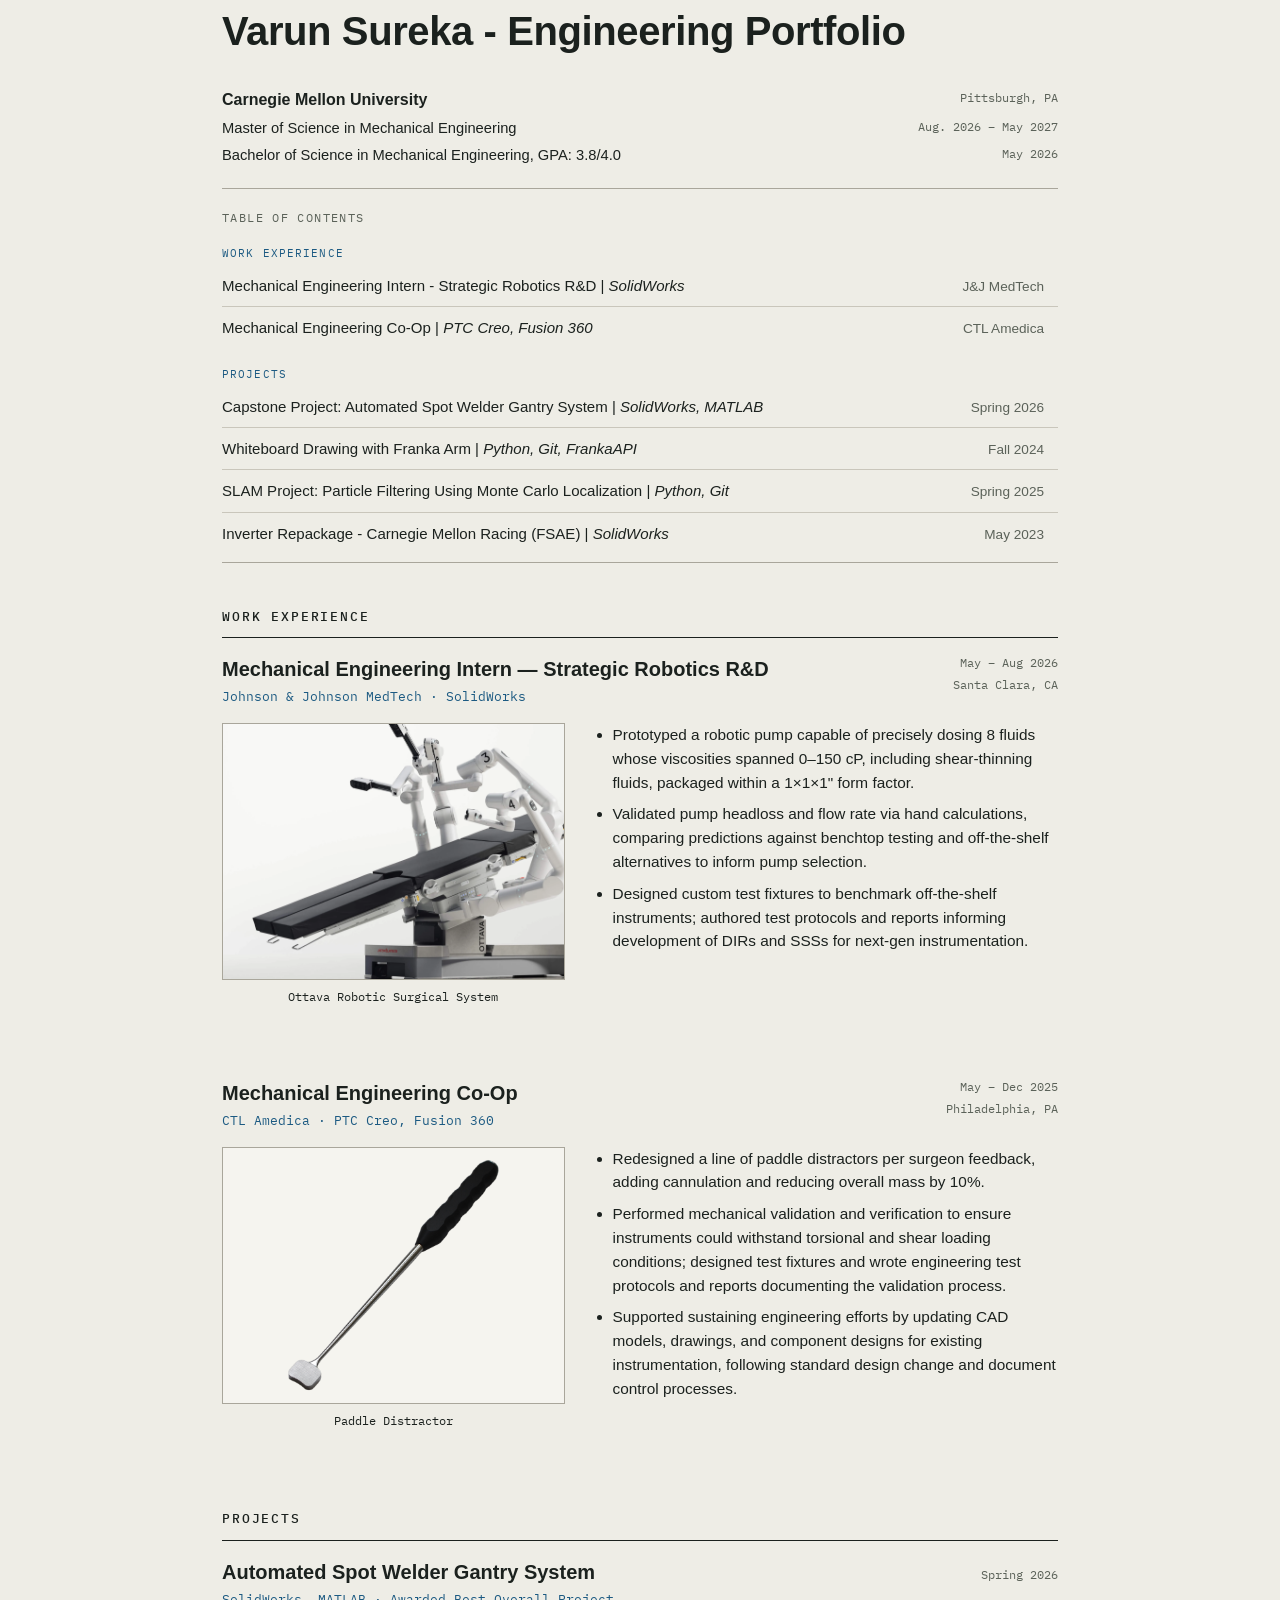
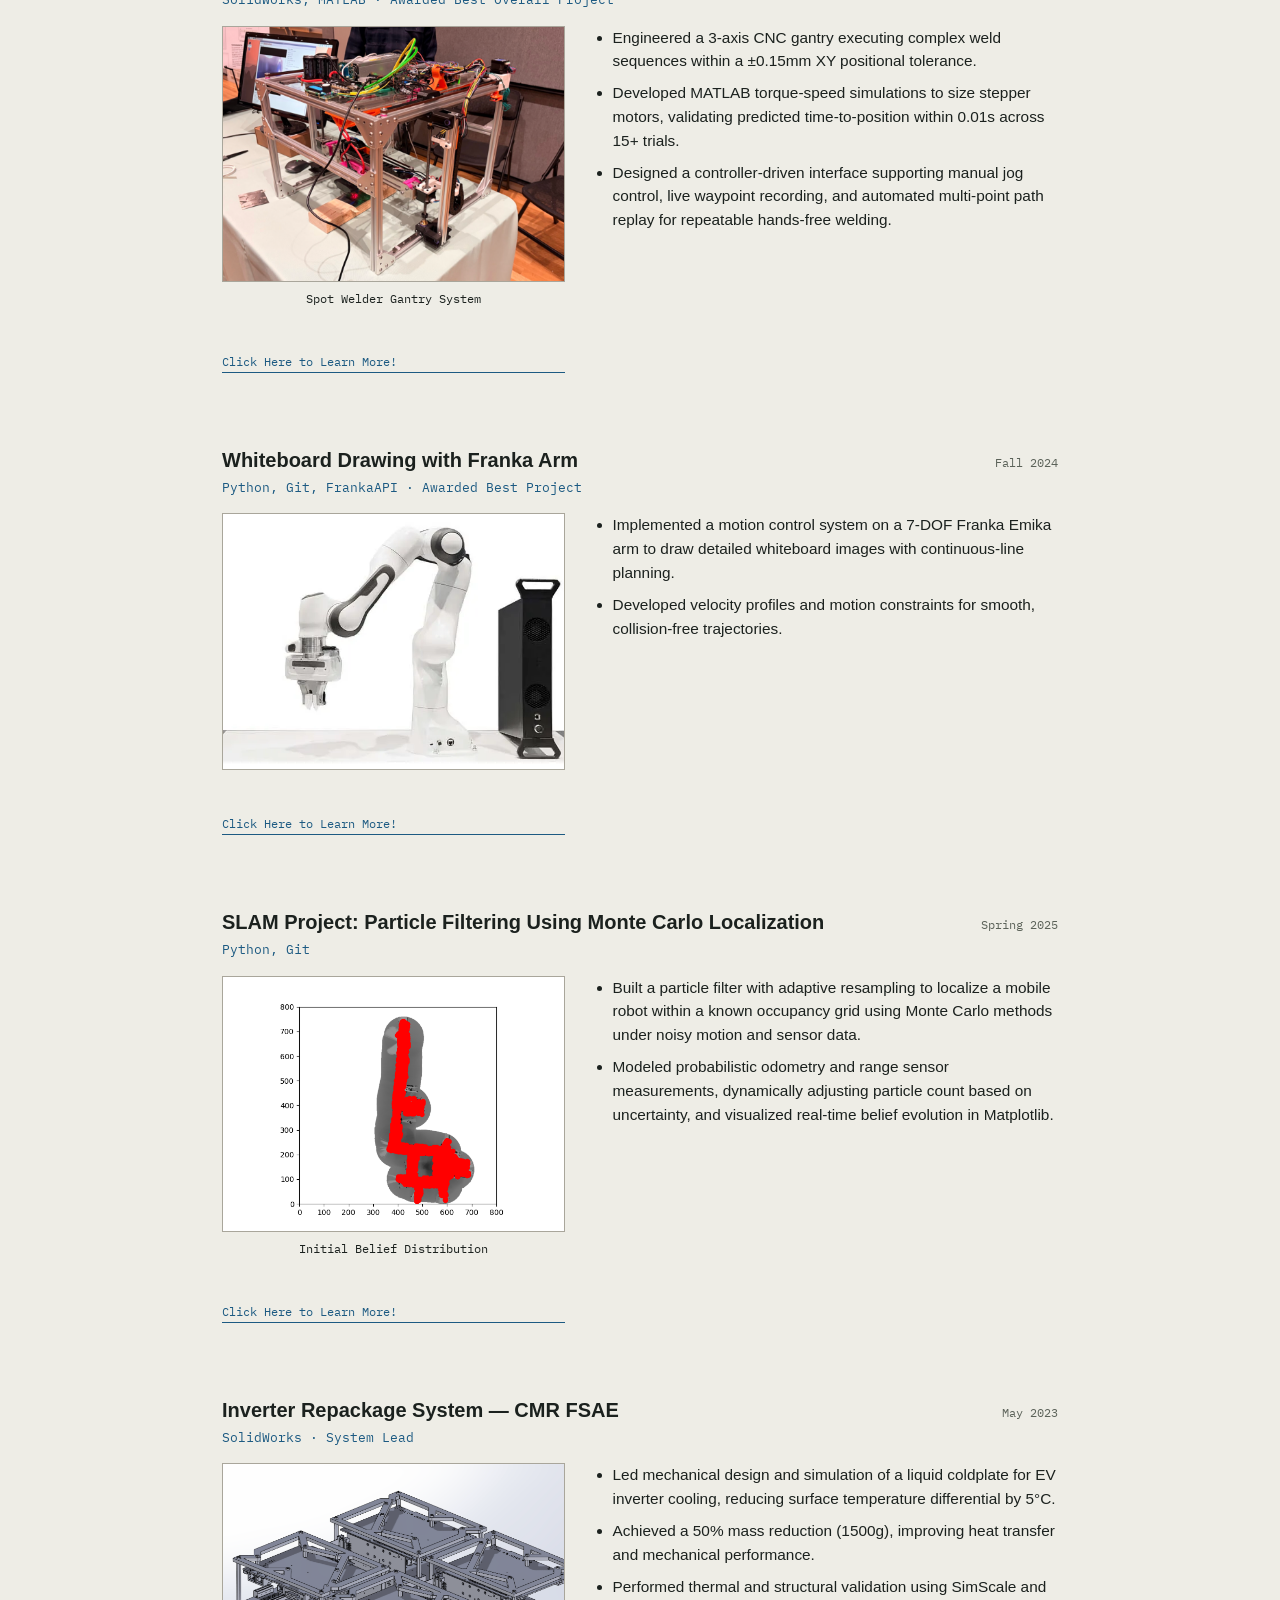
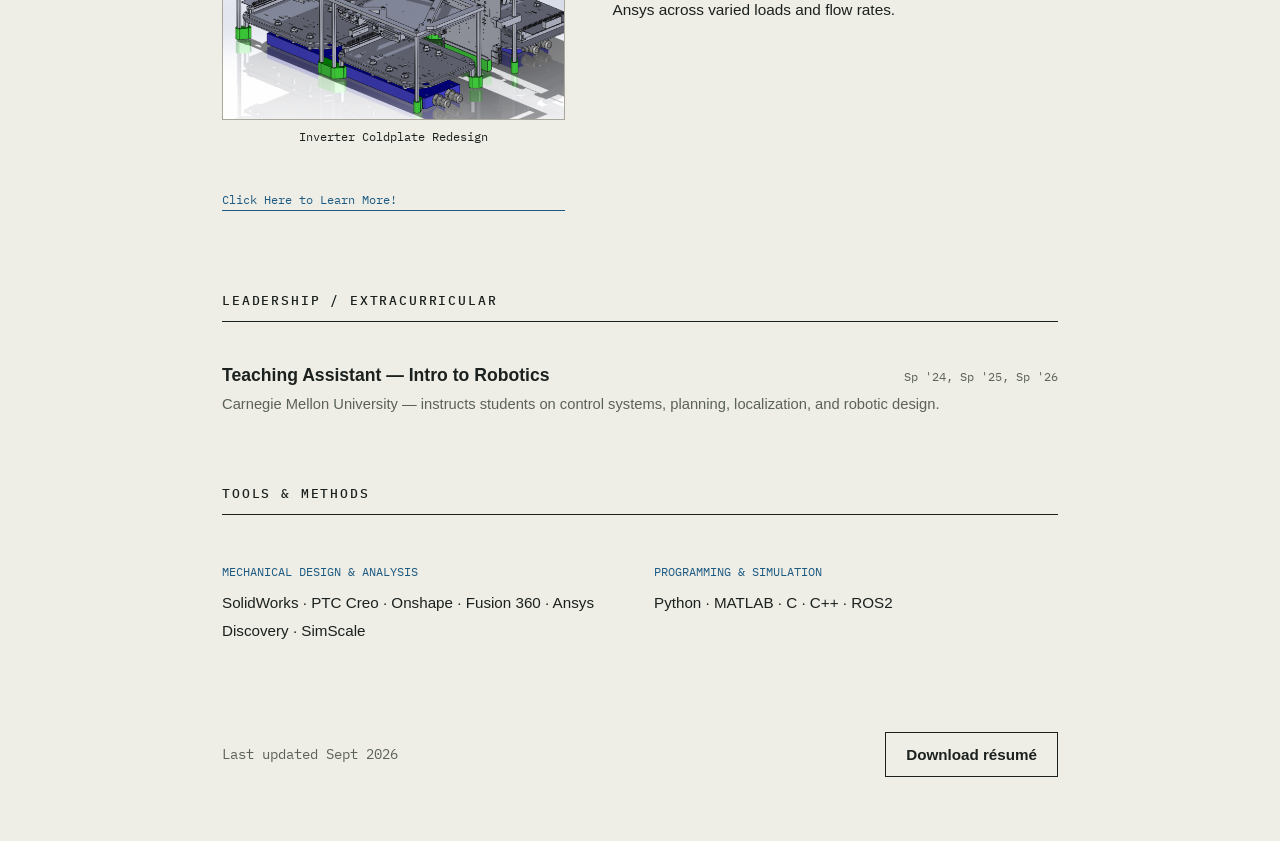
==== commit f20b1204: "updates" ====
--- a/index.html
+++ b/index.html
@@ -3,94 +3,12 @@
 <head>
 <meta charset="UTF-8">
 <meta name="viewport" content="width=device-width, initial-scale=1.0">
-<title>Varun Sureka — Mechanical Engineering Portfolio</title>
+<title>Varun Sureka — Engineering Portfolio</title>
 <link rel="preconnect" href="https://fonts.googleapis.com">
 <link rel="preconnect" href="https://fonts.gstatic.com" crossorigin>
-<link href="https://fonts.googleapis.com/css2?family=Space+Grotesk:wght@400;500;600;700&family=Inter:wght@400;500;600&family=IBM+Plex+Mono:wght@400;500&display=swap" rel="stylesheet">
-<style>
-  :root {
-    --paper: #EFEAE1;
-    --paper-raised: #F6F2EA;
-    --ink: #241F19;
-    --graphite: #6E655A;
-    --blueprint: #8A5A28;
-    --signal: #B23A2E;
-    --line: #D8D0C2;
-    --line-strong: #B9AE9C;
-  }
-  * { box-sizing: border-box; }
-  html { scroll-behavior: smooth; }
-  body { margin: 0; background: var(--paper); color: var(--ink); font-family: 'Inter', sans-serif; font-size: 16px; line-height: 1.55; -webkit-font-smoothing: antialiased; }
-  a { color: inherit; }
-  a:focus-visible, button:focus-visible { outline: 2px solid var(--blueprint); outline-offset: 3px; }
-  .wrap { max-width: 900px; margin: 0 auto; padding: 0 32px; }
-  .mono { font-family: 'IBM Plex Mono', monospace; }
-
-  header { padding: 48px 0 32px; border-bottom: 1px solid var(--line-strong); }
-  .title-block { display: flex; justify-content: space-between; align-items: flex-end; gap: 24px; flex-wrap: wrap; }
-  h1 { font-family: 'Space Grotesk', sans-serif; font-weight: 600; font-size: clamp(1.9rem, 4.5vw, 2.5rem); margin: 0 0 4px; letter-spacing: -0.01em; }
-  .degree-line { color: var(--graphite); font-size: 0.92rem; }
-  .meta-strip { text-align: right; font-family: 'IBM Plex Mono', monospace; font-size: 0.8rem; color: var(--graphite); line-height: 1.9; }
-  .meta-strip a { text-decoration: none; border-bottom: 1px solid var(--line-strong); }
-  .meta-strip a:hover { border-color: var(--blueprint); color: var(--blueprint); }
-
-  /* --- index / table of contents --- */
-  .index-wrap { padding: 28px 0; border-bottom: 1px solid var(--line-strong); }
-  .index-label { font-family: 'IBM Plex Mono', monospace; font-size: 0.72rem; letter-spacing: 0.12em; text-transform: uppercase; color: var(--graphite); margin-bottom: 14px; }
-  .index-row { display: grid; grid-template-columns: 64px 1fr auto; gap: 14px; align-items: baseline; padding: 9px 0; border-top: 1px solid var(--line); text-decoration: none; }
-  .index-row:first-of-type { border-top: none; }
-  .index-tag { font-family: 'IBM Plex Mono', monospace; font-size: 0.7rem; color: var(--blueprint); }
-  .index-title { font-size: 0.94rem; color: var(--ink); }
-  .index-title span { color: var(--graphite); font-size: 0.85rem; }
-  .index-headline { font-family: 'IBM Plex Mono', monospace; font-size: 0.76rem; color: var(--signal); text-align: right; white-space: nowrap; }
-
-  .section-title-wrap { padding: 44px 0 20px; }
-  .section-title { font-family: 'IBM Plex Mono', monospace; font-size: 0.82rem; font-weight: 500; letter-spacing: 0.14em; text-transform: uppercase; color: var(--ink); margin: 0 0 10px; }
-  .section-title-wrap .rule { height: 1px; background: var(--ink); }
-
-  /* --- experience: single-column, bullet-forward --- */
-  .exp-entry { padding: 30px 0; border-bottom: 1px solid var(--line); }
-  .exp-entry:last-of-type { border-bottom: none; }
-  .exp-head { display: grid; grid-template-columns: 1fr auto; align-items: baseline; gap: 16px; margin-bottom: 2px; }
-  .exp-title { font-family: 'Space Grotesk', sans-serif; font-weight: 600; font-size: 1.25rem; margin: 0; }
-  .exp-duration { font-family: 'IBM Plex Mono', monospace; font-size: 0.76rem; color: var(--graphite); white-space: nowrap; }
-  .exp-org { color: var(--blueprint); font-family: 'IBM Plex Mono', monospace; font-size: 0.8rem; margin-bottom: 14px; }
-  .exp-bullets { margin: 0; padding-left: 18px; }
-  .exp-bullets li { margin-bottom: 8px; color: var(--ink); }
-  .exp-bullets li:last-child { margin-bottom: 0; }
-
-  /* --- projects: two-column with schematic --- */
-  .entry { padding: 36px 0; border-bottom: 1px solid var(--line); }
-  .entry:last-of-type { border-bottom: none; }
-  .entry-head { display: grid; grid-template-columns: 1fr auto; align-items: baseline; gap: 16px; margin-bottom: 2px; }
-  .entry-name { font-family: 'Space Grotesk', sans-serif; font-weight: 600; font-size: 1.25rem; margin: 0; }
-  .entry-duration { font-family: 'IBM Plex Mono', monospace; font-size: 0.76rem; color: var(--graphite); white-space: nowrap; }
-  .entry-org { color: var(--blueprint); font-family: 'IBM Plex Mono', monospace; font-size: 0.8rem; margin-bottom: 16px; }
-  .entry-body { display: grid; grid-template-columns: 0.85fr 1.15fr; gap: 30px; align-items: start; }
-  @media (max-width: 720px) { .entry-body { grid-template-columns: 1fr; } .index-row { grid-template-columns: 1fr; gap: 3px; } .index-headline { text-align: left; } }
-  .schematic { border: 1px solid var(--line-strong); background: var(--paper-raised); aspect-ratio: 4 / 3; display: flex; align-items: center; justify-content: center; position: relative; }
-  .schematic svg { width: 78%; height: 78%; }
-  .schematic-label { position: absolute; bottom: 8px; left: 10px; font-family: 'IBM Plex Mono', monospace; font-size: 0.66rem; color: var(--graphite); }
-  .entry-bullets { margin: 0; padding-left: 18px; }
-  .entry-bullets li { margin-bottom: 8px; color: var(--ink); font-size: 0.96rem; }
-  .entry-bullets li:last-child { margin-bottom: 0; }
-
-  .leadership-entry { padding: 24px 0; }
-  .leadership-head { display: grid; grid-template-columns: 1fr auto; gap: 16px; align-items: baseline; margin-bottom: 4px; }
-  .leadership-title { font-family: 'Space Grotesk', sans-serif; font-weight: 600; font-size: 1.1rem; margin: 0; }
-  .leadership-org { color: var(--graphite); font-size: 0.92rem; }
-
-  .skills-section { padding: 32px 0 48px; }
-  .skills-grid { display: grid; grid-template-columns: repeat(auto-fit, minmax(220px, 1fr)); gap: 28px; }
-  .skill-group-label { font-family: 'IBM Plex Mono', monospace; font-size: 0.72rem; color: var(--blueprint); margin-bottom: 8px; }
-  .skill-group-items { color: var(--ink); font-size: 0.95rem; line-height: 1.8; }
-
-  footer { padding: 40px 0 64px; display: flex; justify-content: space-between; align-items: center; flex-wrap: wrap; gap: 16px; }
-  .footer-note { color: var(--graphite); font-size: 0.85rem; font-family: 'IBM Plex Mono', monospace; }
-  .resume-link { text-decoration: none; font-family: 'Space Grotesk', sans-serif; font-weight: 600; font-size: 0.95rem; color: var(--ink); border: 1px solid var(--ink); padding: 10px 20px; display: inline-block; transition: background 0.15s ease, color 0.15s ease; }
-  .resume-link:hover { background: var(--ink); color: var(--paper); }
-  @media (prefers-reduced-motion: reduce) { html { scroll-behavior: auto; } .resume-link { transition: none; } }
-</style>
+<link href="https://fonts.googleapis.com/css2?family=Space+Grotesk:wght@400;500;600;700&family=Inter:ital,wght@0,400;0,500;0,600;1,400&family=IBM+Plex+Mono:wght@400;500&display=swap" rel="stylesheet">
+<link rel="stylesheet" href="styles.css">
+
 </head>
 <body>
 
@@ -98,56 +16,81 @@
   <header>
     <div class="title-block">
       <div>
-        <h1>Varun Sureka</h1>
-        <div class="degree-line">MS Mechanical Engineering, Carnegie Mellon (2027) · BS Mechanical Engineering, CMU (2026), GPA 3.8</div>
-      </div>
-      <div class="meta-strip">
-        630-448-2786<br>
-        <a href="mailto:vsureka@andrew.cmu.edu">vsureka@andrew.cmu.edu</a><br>
-        <a href="https://linkedin.com/in/varunsureka">linkedin.com/in/varunsureka</a><br>
-        <a href="https://github.com/varunsureka24">github.com/varunsureka24</a>
+        <h1>Varun Sureka - Engineering Portfolio</h1>
       </div>
     </div>
   </header>
 
+  <div class="edu-wrap">
+    <div class="edu-row"><span class="edu-school">Carnegie Mellon University</span><span class="edu-location mono">Pittsburgh, PA</span></div>
+    <div class="edu-row"><span class="edu-degree">Master of Science in Mechanical Engineering</span><span class="edu-dates mono">Aug. 2026 – May 2027</span></div>
+    <div class="edu-row"><span class="edu-degree">Bachelor of Science in Mechanical Engineering, GPA: 3.8/4.0</span><span class="edu-dates mono">May 2026</span></div>
+  </div>
+
   <div class="index-wrap">
-    <div class="index-label">Index</div>
-    <a class="index-row" href="#jnj"><span class="index-tag mono">EXP</span><span class="index-title">Mechanical Engineering Intern <span>— J&amp;J MedTech</span></span><span class="index-headline">1×1×1" pump, 0–150 cP</span></a>
-    <a class="index-row" href="#ctl"><span class="index-tag mono">EXP</span><span class="index-title">Mechanical Engineering Co-Op <span>— CTL Amedica</span></span><span class="index-headline">−10% mass, cannulated</span></a>
-    <a class="index-row" href="#gantry"><span class="index-tag mono">PROJ</span><span class="index-title">Spot Welder Gantry System <span>— Best Overall Project</span></span><span class="index-headline">±0.15mm XY tolerance</span></a>
-    <a class="index-row" href="#fsae"><span class="index-tag mono">PROJ</span><span class="index-title">Inverter Repackage — CMR FSAE <span>— Team Lead</span></span><span class="index-headline">−5°C, −50% mass</span></a>
-    <a class="index-row" href="#franka"><span class="index-tag mono">PROJ</span><span class="index-title">Whiteboard Drawing, Franka Arm <span>— Best Project</span></span><span class="index-headline">7-DOF motion control</span></a>
-    <a class="index-row" href="#slam"><span class="index-tag mono">PROJ</span><span class="index-title">SLAM: Particle Filter MCL</span><span class="index-headline">adaptive resampling</span></a>
+    <div class="index-label">Table of Contents</div>
+
+    <div class="index-group-label">Work Experience</div>
+    <a class="index-row" href="#jnj"><span class="index-title">Mechanical Engineering Intern - Strategic Robotics R&amp;D | <em>SolidWorks</em></span><span class="index-subtitle">J&amp;J MedTech</span></a>
+    <a class="index-row" href="#ctl"><span class="index-title">Mechanical Engineering Co-Op | <em>PTC Creo, Fusion 360</em></span><span class="index-subtitle">CTL Amedica</span></a>
+    
+    <div class="index-group-label">Projects</div>
+    <a class="index-row" href="gantry.html"><span class="index-title"> Capstone Project: Automated Spot Welder Gantry System | <em>SolidWorks, MATLAB </em></span></span><span class="index-subtitle">Spring 2026</span></a>
+    <a class="index-row" href="franka.html"><span class="index-title">Whiteboard Drawing with Franka Arm | <em> Python, Git, FrankaAPI </em></span><span class="index-subtitle">Fall 2024</span></a>
+    <a class="index-row" href="slam.html"><span class="index-title">SLAM Project: Particle Filtering Using Monte Carlo Localization | <em>Python, Git </em></span><span class="index-subtitle">Spring 2025</span></a>
+    <a class="index-row" href="fsae.html"><span class="index-title">Inverter Repackage - Carnegie Mellon Racing (FSAE) | <em> SolidWorks </em> </span><span class="index-subtitle">May 2023</span></a>
   </div>
 </div>
 
 <main>
 
   <div class="wrap">
-    <div class="section-title-wrap"><div class="section-title">Experience</div><div class="rule"></div></div>
-  </div>
-
-  <div class="wrap">
-    <section class="exp-entry" id="jnj">
-      <div class="exp-head"><h2 class="exp-title">Mechanical Engineering Intern — Strategic Robotics R&amp;D</h2><span class="exp-duration mono">May – Aug 2026</span></div>
-      <div class="exp-org">Johnson &amp; Johnson MedTech · SolidWorks · Santa Clara, CA</div>
-      <ul class="exp-bullets">
-        <li>Prototyped a robotic pump capable of precisely dosing 8 fluids spanning 0–150 cP, including shear-thinning fluids, packaged within a 1×1×1" form factor.</li>
+  <div class="section-title-wrap"><div class="section-title">Work Experience</div><div class="rule"></div></div>
+</div>
+
+<div class="wrap">
+  <section class="exp-entry" id="jnj">
+    <div class="exp-head">
+      <h2 class="exp-title">Mechanical Engineering Intern — Strategic Robotics R&amp;D</h2>
+      <div class="exp-meta"><span class="exp-duration mono">May – Aug 2026</span><span class="exp-location mono">Santa Clara, CA</span></div>
+    </div>
+    <div class="exp-org">Johnson &amp; Johnson MedTech · SolidWorks</div>
+    <div class="entry-body">
+      <figure class="schematic-figure">
+        <div class="schematic">
+          <img src="assets/work experience/ottava.webp" alt="Ottava Robotic Surgical System">
+        </div>
+        <figcaption class="schematic-caption">Ottava Robotic Surgical System</figcaption>
+      </figure>
+      <ul class="entry-bullets">
+        <li>Prototyped a robotic pump capable of precisely dosing 8 fluids whose viscosities spanned 0–150 cP, including shear-thinning fluids, packaged within a 1×1×1" form factor.</li>
         <li>Validated pump headloss and flow rate via hand calculations, comparing predictions against benchtop testing and off-the-shelf alternatives to inform pump selection.</li>
         <li>Designed custom test fixtures to benchmark off-the-shelf instruments; authored test protocols and reports informing development of DIRs and SSSs for next-gen instrumentation.</li>
       </ul>
-    </section>
-  </div>
+    </div>
+  </section>
+</div>
 
   <div class="wrap">
     <section class="exp-entry" id="ctl">
-      <div class="exp-head"><h2 class="exp-title">Mechanical Engineering Co-Op</h2><span class="exp-duration mono">May – Dec 2025</span></div>
-      <div class="exp-org">CTL Amedica · PTC Creo, Fusion 360 · Philadelphia, PA</div>
-      <ul class="exp-bullets">
-        <li>Redesigned a line of paddle distractors per surgeon feedback, adding cannulation and reducing overall mass by 10%.</li>
-        <li>Performed mechanical validation and verification to ensure instruments could withstand torsional and shear loading conditions; designed test fixtures and wrote engineering test protocols and reports documenting the validation process.</li>
-        <li>Supported sustaining engineering efforts by updating CAD models, drawings, and component designs for existing instrumentation, following standard design change and document control processes.</li>
-      </ul>
+      <div class="exp-head">
+        <h2 class="exp-title">Mechanical Engineering Co-Op</h2>
+        <div class="exp-meta"><span class="exp-duration mono">May – Dec 2025</span><span class="exp-location mono">Philadelphia, PA</span></div>
+      </div>
+      <div class="exp-org">CTL Amedica · PTC Creo, Fusion 360</div>
+      <div class="entry-body">
+        <figure class="schematic-figure">
+        <div class="schematic">
+          <img src="assets/work experience/paddle distractor.png" alt="Paddle Distractor">
+        </div>
+        <figcaption class="schematic-caption">Paddle Distractor</figcaption>
+      </figure>
+        <ul class="entry-bullets">
+          <li>Redesigned a line of paddle distractors per surgeon feedback, adding cannulation and reducing overall mass by 10%.</li>
+          <li>Performed mechanical validation and verification to ensure instruments could withstand torsional and shear loading conditions; designed test fixtures and wrote engineering test protocols and reports documenting the validation process.</li>
+          <li>Supported sustaining engineering efforts by updating CAD models, drawings, and component designs for existing instrumentation, following standard design change and document control processes.</li>
+        </ul>
+      </div>
     </section>
   </div>
 
@@ -160,91 +103,78 @@
       <div class="entry-head"><h2 class="entry-name">Automated Spot Welder Gantry System</h2><span class="entry-duration mono">Spring 2026</span></div>
       <div class="entry-org">SolidWorks, MATLAB · Awarded Best Overall Project</div>
       <div class="entry-body">
-        <div class="schematic">
-          <svg viewBox="0 0 200 150" fill="none" xmlns="http://www.w3.org/2000/svg">
-            <rect x="20" y="20" width="160" height="110" stroke="#241F19" stroke-width="1.5"/>
-            <line x1="20" y1="45" x2="180" y2="45" stroke="#8A5A28" stroke-width="1.5"/>
-            <rect x="70" y="45" width="10" height="70" fill="#8A5A28"/>
-            <circle cx="75" cy="115" r="5" stroke="#B23A2E" stroke-width="1.5"/>
-            <line x1="20" y1="20" x2="20" y2="130" stroke="#6E655A" stroke-width="1"/>
-            <line x1="180" y1="20" x2="180" y2="130" stroke="#6E655A" stroke-width="1"/>
-          </svg>
-          <span class="schematic-label">XY GANTRY · replace with CAD render</span>
-        </div>
+        <figure class="schematic-figure">
+          <div class="schematic">
+            <img src="assets/gantry/gantry front view.png" alt="Spot Welder Gantry System">
+          </div>
+          <figcaption class="schematic-caption">Spot Welder Gantry System</figcaption>
+        </figure>
         <ul class="entry-bullets">
           <li>Engineered a 3-axis CNC gantry executing complex weld sequences within a ±0.15mm XY positional tolerance.</li>
           <li>Developed MATLAB torque-speed simulations to size stepper motors, validating predicted time-to-position within 0.01s across 15+ trials.</li>
           <li>Designed a controller-driven interface supporting manual jog control, live waypoint recording, and automated multi-point path replay for repeatable hands-free welding.</li>
         </ul>
-      </div>
-    </section>
-  </div>
-
+        <a class="case-link" href="gantry.html">Click Here to Learn More!</a>
+      </div>
+    </section>
+  </div>
+
+  <div class="wrap">
+    <section class="entry" id="franka">
+      <div class="entry-head"><h2 class="entry-name">Whiteboard Drawing with Franka Arm</h2><span class="entry-duration mono">Fall 2024</span></div>
+      <div class="entry-org">Python, Git, FrankaAPI · Awarded Best Project</div>
+      <div class="entry-body">
+        <figure class="schematic-figure">
+          <div class="schematic">
+            <img src="assets/rkd/franka arm.webp" alt="franka arm">
+          </div>
+          <figcaption class="Franka Emika Robotic Arm"></figcaption>
+        </figure>
+        <ul class="entry-bullets">
+          <li>Implemented a motion control system on a 7-DOF Franka Emika arm to draw detailed whiteboard images with continuous-line planning.</li>
+          <li>Developed velocity profiles and motion constraints for smooth, collision-free trajectories.</li>
+        </ul>
+        <a class="case-link" href="franka.html">Click Here to Learn More!</a>
+      </div>
+    </section>
+  </div>
+
+  <div class="wrap">
+    <section class="entry" id="slam">
+      <div class="entry-head"><h2 class="entry-name">SLAM Project: Particle Filtering Using Monte Carlo Localization</h2><span class="entry-duration mono">Spring 2025</span></div>
+      <div class="entry-org">Python, Git</div>
+      <div class="entry-body">
+        <figure class="schematic-figure">
+          <div class="schematic">
+            <img src="assets/slam/3500_particle_example.png" alt="">
+          </div>
+          <figcaption class="schematic-caption">Initial Belief Distribution</figcaption>
+        </figure>
+        <ul class="entry-bullets">
+          <li>Built a particle filter with adaptive resampling to localize a mobile robot within a known occupancy grid using Monte Carlo methods under noisy motion and sensor data.</li>
+          <li>Modeled probabilistic odometry and range sensor measurements, dynamically adjusting particle count based on uncertainty, and visualized real-time belief evolution in Matplotlib.</li>
+        </ul>
+        <a class="case-link" href="slam.html">Click Here to Learn More!</a>
+      </div>
+    </section>
+  </div>
   <div class="wrap">
     <section class="entry" id="fsae">
-      <div class="entry-head"><h2 class="entry-name">Inverter Repackage System — CMR FSAE</h2><span class="entry-duration mono">May 2023 – May 2024</span></div>
-      <div class="entry-org">SolidWorks · Team Lead</div>
-      <div class="entry-body">
+      <div class="entry-head"><h2 class="entry-name">Inverter Repackage System — CMR FSAE</h2><span class="entry-duration mono">May 2023</span></div>
+      <div class="entry-org">SolidWorks · System Lead</div>
+      <div class="entry-body">
+        <figure class="schematic-figure">
         <div class="schematic">
-          <svg viewBox="0 0 200 150" fill="none" xmlns="http://www.w3.org/2000/svg">
-            <rect x="55" y="45" width="90" height="55" stroke="#241F19" stroke-width="1.5"/>
-            <line x1="65" y1="55" x2="135" y2="55" stroke="#8A5A28" stroke-width="1"/>
-            <line x1="65" y1="65" x2="135" y2="65" stroke="#8A5A28" stroke-width="1"/>
-            <line x1="65" y1="75" x2="135" y2="75" stroke="#8A5A28" stroke-width="1"/>
-            <line x1="65" y1="85" x2="135" y2="85" stroke="#8A5A28" stroke-width="1"/>
-            <path d="M40 100 L100 130 L160 100" stroke="#B23A2E" stroke-width="1.2"/>
-          </svg>
-          <span class="schematic-label">COLDPLATE · replace with CAD render</span>
+          <img src="assets/fsae/iso.png" alt="Inverter Coldplate Redesign">
         </div>
+        <figcaption class="schematic-caption">Inverter Coldplate Redesign</figcaption>
+      </figure>
         <ul class="entry-bullets">
           <li>Led mechanical design and simulation of a liquid coldplate for EV inverter cooling, reducing surface temperature differential by 5°C.</li>
           <li>Achieved a 50% mass reduction (1500g), improving heat transfer and mechanical performance.</li>
           <li>Performed thermal and structural validation using SimScale and Ansys across varied loads and flow rates.</li>
         </ul>
-      </div>
-    </section>
-  </div>
-
-  <div class="wrap">
-    <section class="entry" id="franka">
-      <div class="entry-head"><h2 class="entry-name">Whiteboard Drawing with Franka Arm</h2><span class="entry-duration mono">Fall 2024</span></div>
-      <div class="entry-org">Python, Git, FrankaAPI · Awarded Best Project</div>
-      <div class="entry-body">
-        <div class="schematic">
-          <svg viewBox="0 0 200 150" fill="none" xmlns="http://www.w3.org/2000/svg">
-            <line x1="30" y1="120" x2="90" y2="60" stroke="#241F19" stroke-width="2"/>
-            <line x1="90" y1="60" x2="150" y2="90" stroke="#241F19" stroke-width="2"/>
-            <circle cx="150" cy="90" r="4" fill="#B23A2E"/>
-            <path d="M150 90 C160 70, 175 65, 180 50" stroke="#8A5A28" stroke-width="1" stroke-dasharray="3 2"/>
-          </svg>
-          <span class="schematic-label">7-DOF ARM PATH · replace with photo</span>
-        </div>
-        <ul class="entry-bullets">
-          <li>Implemented a motion control system on a 7-DOF Franka Emika arm to draw detailed whiteboard images with continuous-line planning.</li>
-          <li>Developed velocity profiles and motion constraints for smooth, collision-free trajectories.</li>
-        </ul>
-      </div>
-    </section>
-  </div>
-
-  <div class="wrap">
-    <section class="entry" id="slam">
-      <div class="entry-head"><h2 class="entry-name">SLAM Project: Particle Filtering Using Monte Carlo Localization</h2><span class="entry-duration mono">Spring 2025</span></div>
-      <div class="entry-org">Python, Git</div>
-      <div class="entry-body">
-        <div class="schematic">
-          <svg viewBox="0 0 200 150" fill="none" xmlns="http://www.w3.org/2000/svg">
-            <rect x="30" y="30" width="140" height="90" stroke="#241F19" stroke-width="1.5"/>
-            <circle cx="70" cy="60" r="2.5" fill="#8A5A28"/><circle cx="90" cy="75" r="2.5" fill="#8A5A28"/>
-            <circle cx="110" cy="55" r="2.5" fill="#8A5A28"/><circle cx="130" cy="90" r="2.5" fill="#8A5A28"/>
-            <circle cx="100" cy="100" r="2.5" fill="#8A5A28"/><circle cx="100" cy="75" r="6" stroke="#B23A2E" stroke-width="1.2"/>
-          </svg>
-          <span class="schematic-label">PARTICLE BELIEF MAP · replace with visualization</span>
-        </div>
-        <ul class="entry-bullets">
-          <li>Built a particle filter with adaptive resampling to localize a mobile robot within a known occupancy grid using Monte Carlo methods under noisy motion and sensor data.</li>
-          <li>Modeled probabilistic odometry and range sensor measurements, dynamically adjusting particle count based on uncertainty, and visualized real-time belief evolution in Matplotlib.</li>
-        </ul>
+        <a class="case-link" href="fsae.html">Click Here to Learn More!</a>
       </div>
     </section>
   </div>
@@ -277,4 +207,4 @@
 </div>
 
 </body>
-</html>+</html>
--- a/styles.css
+++ b/styles.css
@@ -0,0 +1,188 @@
+:root {
+    --paper: #EEEDE6;
+    --paper-raised: #F5F4EF;
+    --ink: #1B211E;
+    --graphite: #5B6259;
+    --blueprint: #1C5A82;
+    --signal: #C1481D;
+    --line: #C9C6BB;
+    --line-strong: #A9A69B;
+    --fsae-tile-background: #A6192e;
+    --slam-tile-background: #D8D3E6;
+
+  }
+  * { box-sizing: border-box; }
+  html { scroll-behavior: smooth; }
+  body { margin: 0; background: var(--paper); color: var(--ink); font-family: 'Calibri', sans-serif; font-size: 16px; line-height: 1.55; -webkit-font-smoothing: antialiased; }
+  a { color: inherit; }
+  a:focus-visible, button:focus-visible { outline: 2px solid var(--blueprint); outline-offset: 3px; }
+  .wrap { max-width: 900px; margin: 0 auto; padding: 0 32px; }
+  .mono { font-family: 'IBM Plex Mono', monospace; }
+section-title-wrap
+  header { padding: 48px 0 32px; border-bottom: 1px solid var(--line-strong); }
+  .title-block { display: flex; justify-content: space-between; align-items: flex-end; gap: 24px; flex-wrap: wrap; }
+  h1 { font-family: 'Calibri', sans-serif; font-weight: 600; font-size: clamp(1.9rem, 4.5vw, 2.5rem); margin: 0 0 4px; letter-spacing: -0.01em; }
+  .degree-line { color: var(--graphite); font-size: 0.92rem; }
+  .meta-strip { text-align: right; font-family: 'IBM Plex Mono', monospace; font-size: 0.8rem; color: var(--graphite); line-height: 1.9; }
+  .meta-strip a { text-decoration: none; border-bottom: 1px solid var(--line-strong); }
+  .meta-strip a:hover { border-color: var(--blueprint); color: var(--blueprint); }
+
+  /* --- education (resume-style two-column rows, left-aligned) --- */
+  .edu-wrap { padding: 22px 0; border-bottom: 1px solid var(--line-strong); }
+  .edu-row { display: grid; grid-template-columns: 1fr auto; gap: 12px; margin-bottom: 4px; }
+  .edu-row:last-child { margin-bottom: 0; }
+  .edu-school { font-family: 'Calibri', sans-serif; font-weight: 600; font-size: 1rem; color: var(--ink); }
+  .edu-location { font-size: 0.78rem; color: var(--graphite); }
+  .edu-degree { font-size: 0.92rem; color: var(--ink); }
+  .edu-dates { font-size: 0.78rem; color: var(--graphite); white-space: nowrap; }
+  @media (max-width: 500px) { .edu-row { grid-template-columns: 1fr; gap: 2px; } }
+
+  /* --- index / table of contents --- */
+  .index-wrap { padding: 20px 0 8px; border-bottom: 1px solid var(--line-strong); }
+  .index-label { font-family: 'IBM Plex Mono', monospace; font-size: 0.72rem; letter-spacing: 0.12em; text-transform: uppercase; color: var(--graphite); margin-bottom: 14px; }
+  .index-group-label { font-family: 'IBM Plex Mono', monospace; font-size: 0.7rem; letter-spacing: 0.1em; text-transform: uppercase; color: var(--blueprint); margin: 18px 0 2px; }
+  .index-group-label:first-of-type { margin-top: 0; }
+  .index-row { display: grid; grid-template-columns: auto 1fr auto; gap: 14px; align-items: baseline; padding: 9px 0; border-top: 1px solid var(--line); text-decoration: none; }
+  .index-group-label + .index-row { border-top: none; }
+  .index-title { font-size: 0.94rem; color: var(--ink); white-space: nowrap; }
+  .index-subtitle { font-size: 0.85rem; color: var(--graphite); text-align: right; }
+  .index-title, .index-subtitle { transition: color 0.15s ease; }
+  .index-row:hover .index-title,
+  .index-row:hover .index-subtitle,
+  .index-row:focus-visible .index-title,
+  .index-row:focus-visible .index-subtitle { color: var(--signal); }
+  .index-headline { font-family: 'IBM Plex Mono', monospace; font-size: 0.76rem; color: var(--signal); text-align: right; white-space: nowrap; }
+
+  .section-title-wrap { padding: 44px 0 16px; }
+  .wrap:has(> .section-title-wrap) + .wrap > .exp-entry,
+  .wrap:has(> .section-title-wrap) + .wrap > .entry { padding-top: 0; }
+  .section-title { font-family: 'IBM Plex Mono', monospace; font-size: 0.82rem; font-weight: 500; letter-spacing: 0.14em; text-transform: uppercase; color: var(--ink); margin: 0 0 10px; }
+  .section-title-wrap .rule { height: 1px; background: var(--ink); }
+
+  /* --- experience: single-column, bullet-forward --- */
+  .exp-entry { padding: 36px 0; border-bottom: 1px solid var(--line); }
+  .exp-entry:last-of-type { border-bottom: none; }
+  .exp-title { font-family: 'Calibri', sans-serif; font-weight: 600; font-size: 1.25rem; margin: 0; }
+  .exp-head { position: relative; padding-right: 150px; margin-bottom: 2px; }
+  .exp-meta { position: absolute; top: 0; right: 0; display: flex; flex-direction: column; align-items: flex-end; gap: 3px; }
+  .exp-duration { font-family: 'IBM Plex Mono', monospace; font-size: 0.76rem; color: var(--graphite); white-space: nowrap; }
+  .exp-location { font-family: 'IBM Plex Mono', monospace; font-size: 0.72rem; color: var(--graphite); white-space: nowrap; }
+  .exp-org { color: var(--blueprint); font-family: 'IBM Plex Mono', monospace; font-size: 0.8rem; margin-bottom: 16px; }
+
+  /* --- projects: two-column with schematic --- */
+  .entry { padding: 36px 0; border-bottom: 1px solid var(--line); }
+  .entry:last-of-type { border-bottom: none; }
+  .entry-head { display: grid; grid-template-columns: 1fr auto; align-items: baseline; gap: 16px; margin-bottom: 2px; }
+  .entry-name { font-family: 'Calibri', sans-serif; font-weight: 600; font-size: 1.25rem; margin: 0; }
+  .entry-duration { font-family: 'IBM Plex Mono', monospace; font-size: 0.76rem; color: var(--graphite); white-space: nowrap; }
+  .entry-org { color: var(--blueprint); font-family: 'IBM Plex Mono', monospace; font-size: 0.8rem; margin-bottom: 16px; }
+  .entry-body { display: grid; grid-template-columns: 0.85fr 1.15fr; gap: 30px; align-items: start; }
+  @media (max-width: 720px) { .entry-body { grid-template-columns: 1fr; } .index-row { grid-template-columns: 1fr; gap: 3px; } .index-subtitle, .index-headline { text-align: left; } }
+  .schematic { border: 1px solid var(--line-strong); background: var(--paper-raised); aspect-ratio: 4 / 3; display: flex; align-items: center; justify-content: center; position: relative; }
+  .schematic svg { width: 78%; height: 78%; }
+  .schematic img { width: 100%; height: 100%; object-fit: cover; display: block; }
+  .schematic-label { position: absolute; bottom: 8px; left: 10px; font-family: 'IBM Plex Mono', monospace; font-size: 0.66rem; color: var(--ink); }
+  .schematic-figure { margin: 0; }
+  .schematic-caption { margin-top: 8px; text-align: center; font-family: 'IBM Plex Mono', monospace; font-size: 0.72rem; color: var(--ink); }
+  .entry-bullets { margin: 0; padding-left: 18px; }
+  .entry-bullets li { margin-bottom: 8px; color: var(--ink); font-size: 0.96rem; }
+  .entry-bullets li:last-child { margin-bottom: 0; }
+
+  .leadership-entry { padding: 24px 0; }
+  .leadership-head { display: grid; grid-template-columns: 1fr auto; gap: 16px; align-items: baseline; margin-bottom: 4px; }
+  .leadership-title { font-family: 'Calibri', sans-serif; font-weight: 600; font-size: 1.1rem; margin: 0; }
+  .leadership-org { color: var(--graphite); font-size: 0.92rem; }
+
+  .skills-section { padding: 32px 0 48px; }
+  .skills-grid { display: grid; grid-template-columns: repeat(auto-fit, minmax(220px, 1fr)); gap: 28px; }
+  .skill-group-label { font-family: 'IBM Plex Mono', monospace; font-size: 0.72rem; color: var(--blueprint); margin-bottom: 8px; }
+  .skill-group-items { color: var(--ink); font-size: 0.95rem; line-height: 1.8; }
+
+  footer { padding: 40px 0 64px; display: flex; justify-content: space-between; align-items: center; flex-wrap: wrap; gap: 16px; }
+  .footer-note { color: var(--graphite); font-size: 0.85rem; font-family: 'IBM Plex Mono', monospace; }
+  .resume-link { text-decoration: none; font-family: 'Calibri', sans-serif; font-weight: 600; font-size: 0.95rem; color: var(--ink); border: 1px solid var(--ink); padding: 10px 20px; display: inline-block; transition: background 0.15s ease, color 0.15s ease; }
+  .resume-link:hover { background: var(--ink); color: var(--paper); }
+  @media (prefers-reduced-motion: reduce) { html { scroll-behavior: auto; } .resume-link { transition: none; } .index-title, .index-subtitle { transition: none; } }
+
+/* ============================================================
+   CASE STUDY PAGES
+   ============================================================ */
+
+.wrap-wide { max-width: 1160px; }
+.case-hero-figure { margin: 32px 0; }
+.case-hero-figure .case-hero { margin: 0; }
+
+.case-cols { display: grid; grid-template-columns: repeat(3, minmax(0, 1fr)); gap: 16px; margin-top: 8px; }
+.case-cols-2 { grid-template-columns: repeat(2, minmax(0, 1fr)); }
+.case-steps { gap: 40px; }
+.case-steps .case-card { position: relative; }
+.case-steps .case-card:not(:last-child)::after {
+  content: "→"; position: absolute; right: -32px; top: 50%; transform: translateY(-50%);
+  width: 24px; text-align: center; font-size: 1.6rem; color: var(--blueprint);
+}
+.case-loop-note { margin: 14px 0 0; text-align: center; font-family: 'IBM Plex Mono', monospace; font-size: 0.78rem; color: var(--graphite); }
+
+@media (max-width: 720px) {
+  .case-steps .case-card:not(:last-child)::after {
+    content: "↓"; right: auto; left: 50%; top: auto; bottom: -34px; transform: translateX(-50%);
+  }
+}
+.case-card { background: var(--blueprint); color: var(--paper); padding: 24px; }
+.case-card--ink { background: var(--ink); }
+.case-card-lg { padding: 32px; }
+.case-card-title { font-family: 'Space Grotesk', sans-serif; font-weight: 600; font-size: 1.15rem; margin: 0 0 14px; padding-bottom: 12px; border-bottom: 1px solid rgba(238, 237, 230, 0.35); }
+.case-card ul { margin: 0; padding-left: 18px; }
+.case-card li { margin-bottom: 8px; font-size: 0.94rem; }
+.case-card li:last-child { margin-bottom: 0; }
+.case-card-figs { 
+  display: grid; 
+  grid-template-columns: 1fr 1fr; 
+  gap: 12px; 
+  margin-top: 18px; 
+}
+
+.case-card-figs figure {
+  margin: 0; /* Removes browser default margins on figures */
+}
+
+.case-card-figs img { 
+  width: 100%; 
+  object-fit: contain; /* or cover, depending on what looks best for your graphs */
+  display: block; 
+  background: var(--paper-raised); 
+  border: 1px solid var(--line-strong); /* Optional: adds a nice border to match your schematic style */
+}
+
+.case-media-row { display: grid; grid-template-columns: minmax(0, 1.2fr) minmax(0, 1fr); gap: 16px; margin-top: 16px; align-items: start; }
+
+@media (max-width: 720px) {
+  .case-cols, .case-cols-2, .case-media-row { grid-template-columns: 1fr; }
+}
+.case-back { display: inline-block; padding: 32px 0 0; font-family: 'IBM Plex Mono', monospace; font-size: 0.8rem; color: var(--graphite); text-decoration: none; }
+.case-back:hover { color: var(--blueprint); }
+
+.case-header { padding: 18px 0 32px; border-bottom: 1px solid var(--line-strong); }
+.case-title { font-family: 'Calibri', sans-serif; font-weight: 600; font-size: clamp(1.8rem, 4.5vw, 2.4rem); margin: 0 0 12px; letter-spacing: -0.01em; }
+.case-tags { display: flex; flex-wrap: wrap; gap: 10px; }
+.case-tag { font-family: 'IBM Plex Mono', monospace; font-size: 0.72rem; color: var(--blueprint); border: 1px solid var(--line-strong); padding: 4px 10px; text-transform: uppercase; letter-spacing: 0.04em; }
+
+.case-hero { margin: 32px 0; border: 1px solid var(--line-strong); background: var(--paper-raised); aspect-ratio: 16 / 9; display: flex; align-items: center; justify-content: center; position: relative; overflow: hidden; }
+.case-hero video, .case-hero img { width: 100%; height: 100%; object-fit: cover; display: block; }
+.case-hero-placeholder { font-family: 'IBM Plex Mono', monospace; font-size: 0.8rem; color: var(--graphite); text-align: center; padding: 20px; }
+
+.case-section { padding: 8px 0 40px; }
+.case-prose p { margin: 0 0 14px; color: var(--ink); font-size: 1rem; }
+.case-prose p:last-child { margin-bottom: 0; }
+
+.case-gallery { display: grid; grid-template-columns: repeat(auto-fit, minmax(180px, 1fr)); gap: 16px; margin-top: 16px; }
+.case-gallery-item { border: 1px solid var(--line-strong); background: var(--paper-raised); aspect-ratio: 4 / 3; display: flex; align-items: center; justify-content: center; }
+.case-gallery-item span { font-family: 'IBM Plex Mono', monospace; font-size: 0.68rem; color: var(--graphite); padding: 8px; text-align: center; }
+
+.case-role-box { border-left: 2px solid var(--blueprint); padding-left: 18px; margin-top: 8px; }
+
+.case-placeholder-note { font-family: 'IBM Plex Mono', monospace; font-size: 0.76rem; color: var(--signal); border: 1px dashed var(--line-strong); padding: 14px 16px; margin: 8px 0 0; }
+
+.case-footer-nav { padding: 24px 0 60px; }
+
+.case-link { display: inline-block; margin-top: 14px; font-family: 'IBM Plex Mono', monospace; font-size: 0.78rem; color: var(--blueprint); text-decoration: none; border-bottom: 1px solid var(--blueprint); }
+.case-link:hover { color: var(--signal); border-color: var(--signal); }
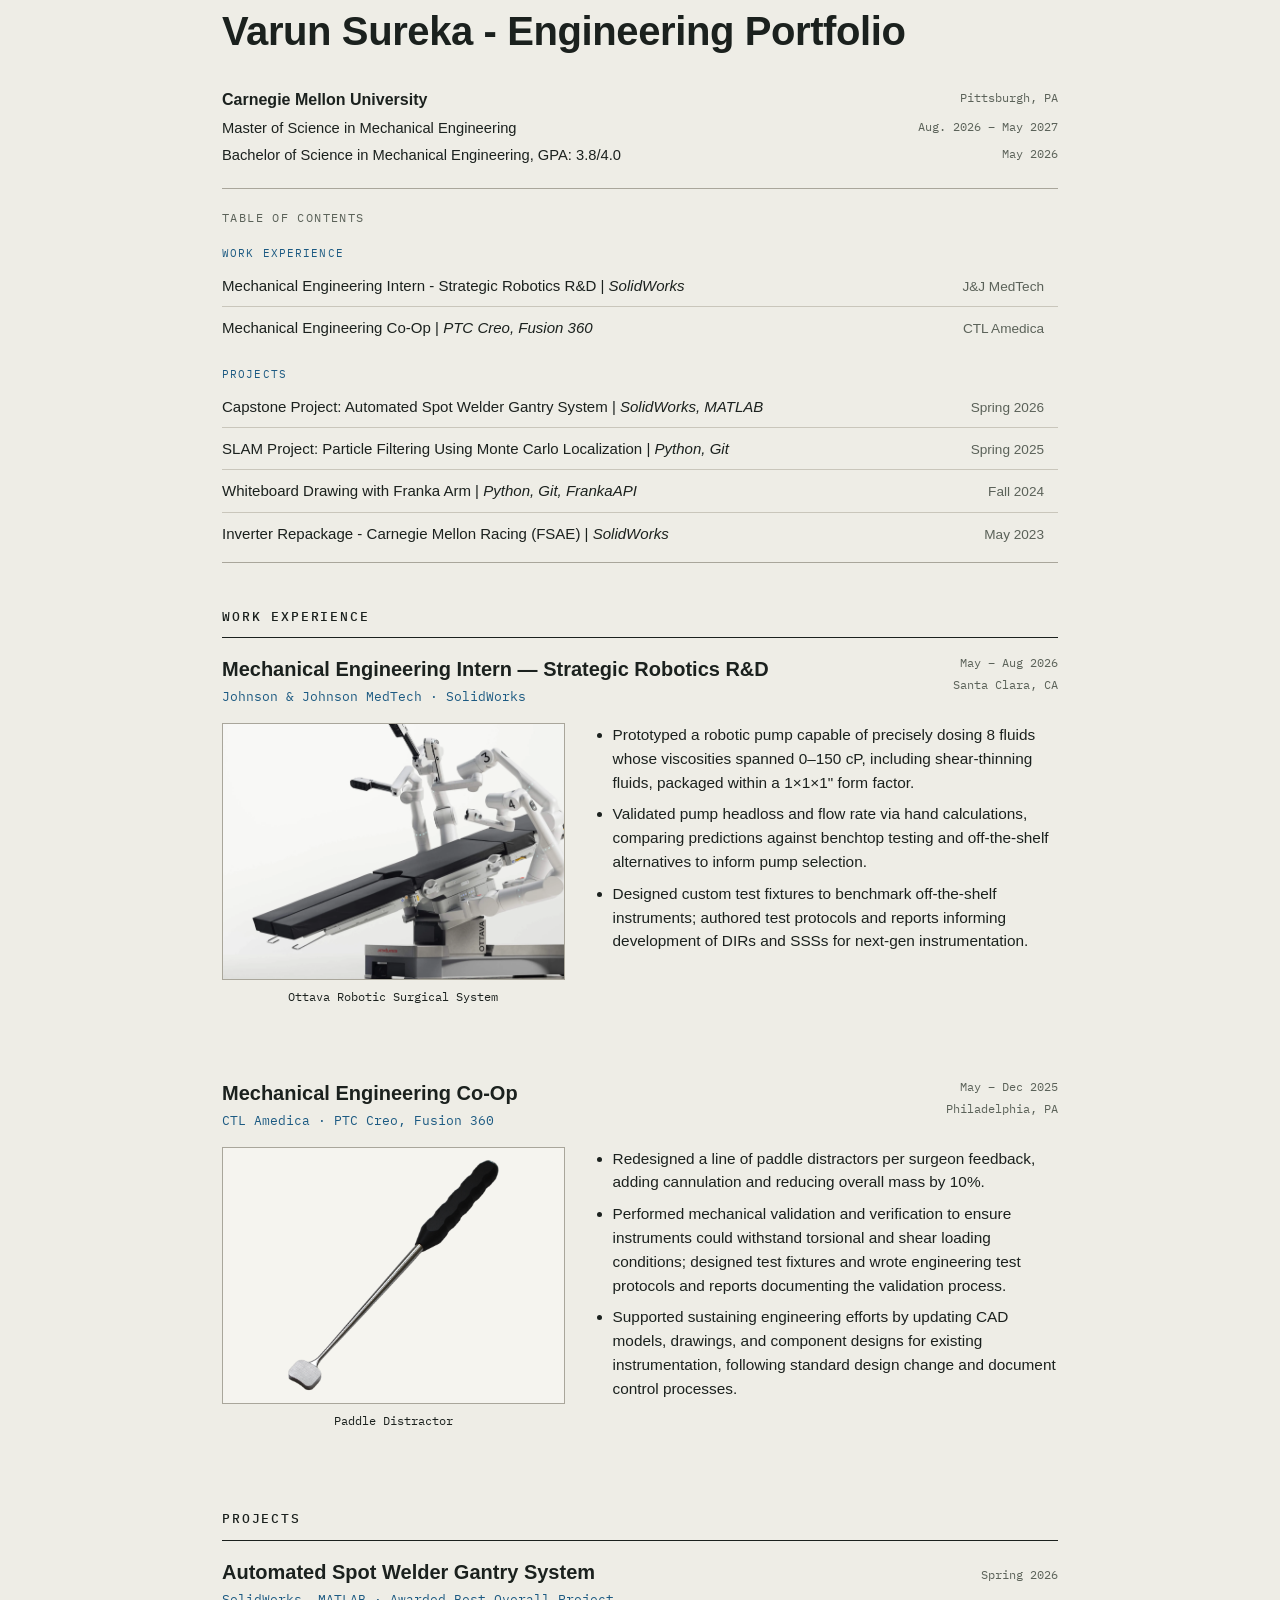
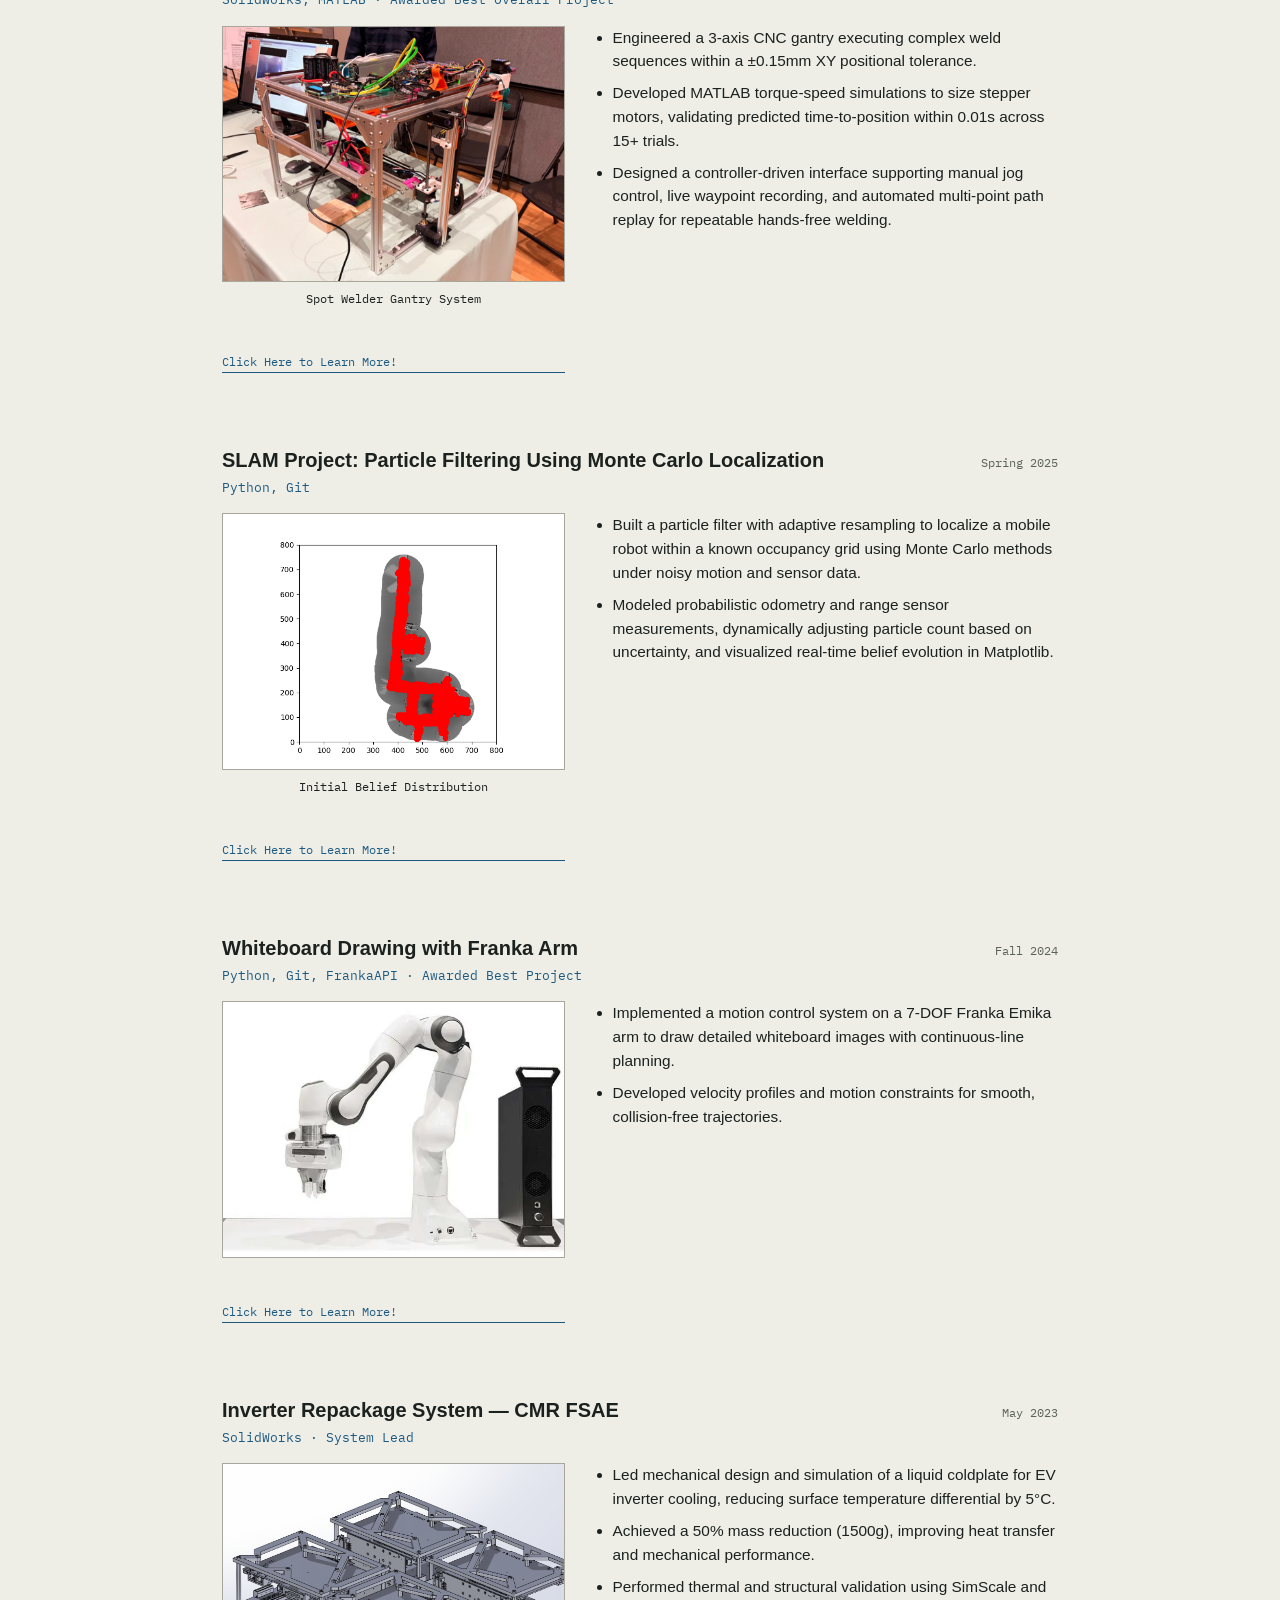
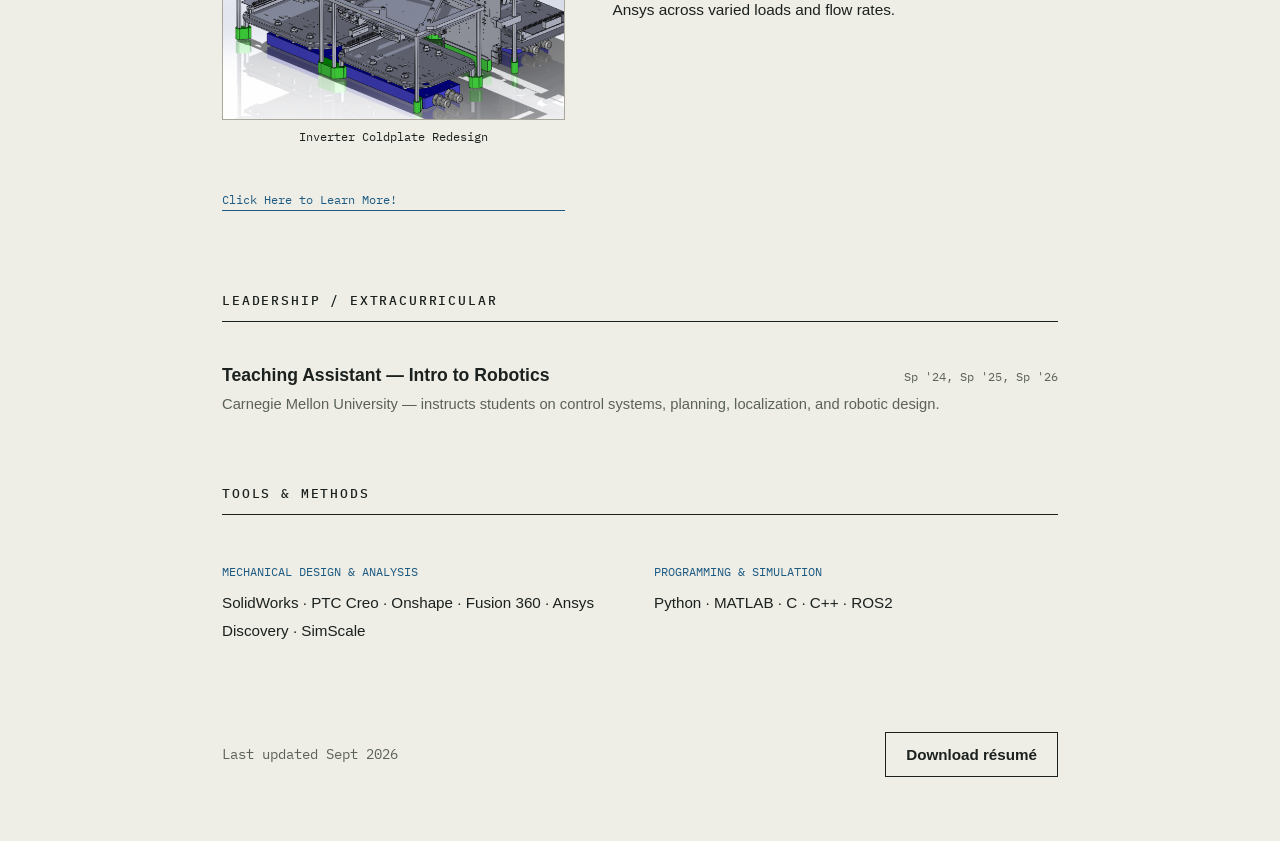
==== commit 016b43ba: "updates" ====
--- a/index.html
+++ b/index.html
@@ -36,8 +36,8 @@
     
     <div class="index-group-label">Projects</div>
     <a class="index-row" href="gantry.html"><span class="index-title"> Capstone Project: Automated Spot Welder Gantry System | <em>SolidWorks, MATLAB </em></span></span><span class="index-subtitle">Spring 2026</span></a>
+    <a class="index-row" href="slam.html"><span class="index-title">SLAM Project: Particle Filtering Using Monte Carlo Localization | <em>Python, Git </em></span><span class="index-subtitle">Spring 2025</span></a>
     <a class="index-row" href="franka.html"><span class="index-title">Whiteboard Drawing with Franka Arm | <em> Python, Git, FrankaAPI </em></span><span class="index-subtitle">Fall 2024</span></a>
-    <a class="index-row" href="slam.html"><span class="index-title">SLAM Project: Particle Filtering Using Monte Carlo Localization | <em>Python, Git </em></span><span class="index-subtitle">Spring 2025</span></a>
     <a class="index-row" href="fsae.html"><span class="index-title">Inverter Repackage - Carnegie Mellon Racing (FSAE) | <em> SolidWorks </em> </span><span class="index-subtitle">May 2023</span></a>
   </div>
 </div>
@@ -120,6 +120,26 @@
   </div>
 
   <div class="wrap">
+    <section class="entry" id="slam">
+      <div class="entry-head"><h2 class="entry-name">SLAM Project: Particle Filtering Using Monte Carlo Localization</h2><span class="entry-duration mono">Spring 2025</span></div>
+      <div class="entry-org">Python, Git</div>
+      <div class="entry-body">
+        <figure class="schematic-figure">
+          <div class="schematic">
+            <img src="assets/slam/3500_particle_example.png" alt="">
+          </div>
+          <figcaption class="schematic-caption">Initial Belief Distribution</figcaption>
+        </figure>
+        <ul class="entry-bullets">
+          <li>Built a particle filter with adaptive resampling to localize a mobile robot within a known occupancy grid using Monte Carlo methods under noisy motion and sensor data.</li>
+          <li>Modeled probabilistic odometry and range sensor measurements, dynamically adjusting particle count based on uncertainty, and visualized real-time belief evolution in Matplotlib.</li>
+        </ul>
+        <a class="case-link" href="slam.html">Click Here to Learn More!</a>
+      </div>
+    </section>
+  </div>
+
+  <div class="wrap">
     <section class="entry" id="franka">
       <div class="entry-head"><h2 class="entry-name">Whiteboard Drawing with Franka Arm</h2><span class="entry-duration mono">Fall 2024</span></div>
       <div class="entry-org">Python, Git, FrankaAPI · Awarded Best Project</div>
@@ -140,25 +160,6 @@
   </div>
 
   <div class="wrap">
-    <section class="entry" id="slam">
-      <div class="entry-head"><h2 class="entry-name">SLAM Project: Particle Filtering Using Monte Carlo Localization</h2><span class="entry-duration mono">Spring 2025</span></div>
-      <div class="entry-org">Python, Git</div>
-      <div class="entry-body">
-        <figure class="schematic-figure">
-          <div class="schematic">
-            <img src="assets/slam/3500_particle_example.png" alt="">
-          </div>
-          <figcaption class="schematic-caption">Initial Belief Distribution</figcaption>
-        </figure>
-        <ul class="entry-bullets">
-          <li>Built a particle filter with adaptive resampling to localize a mobile robot within a known occupancy grid using Monte Carlo methods under noisy motion and sensor data.</li>
-          <li>Modeled probabilistic odometry and range sensor measurements, dynamically adjusting particle count based on uncertainty, and visualized real-time belief evolution in Matplotlib.</li>
-        </ul>
-        <a class="case-link" href="slam.html">Click Here to Learn More!</a>
-      </div>
-    </section>
-  </div>
-  <div class="wrap">
     <section class="entry" id="fsae">
       <div class="entry-head"><h2 class="entry-name">Inverter Repackage System — CMR FSAE</h2><span class="entry-duration mono">May 2023</span></div>
       <div class="entry-org">SolidWorks · System Lead</div>
--- a/styles.css
+++ b/styles.css
@@ -120,6 +120,11 @@
   content: "→"; position: absolute; right: -32px; top: 50%; transform: translateY(-50%);
   width: 24px; text-align: center; font-size: 1.6rem; color: var(--blueprint);
 }
+.case-steps .case-card-title { white-space: nowrap; font-size: 1.05rem; }
+
+@media (max-width: 1000px) {
+  .case-steps .case-card-title { white-space: normal; }
+}
 .case-loop-note { margin: 14px 0 0; text-align: center; font-family: 'IBM Plex Mono', monospace; font-size: 0.78rem; color: var(--graphite); }
 
 @media (max-width: 720px) {
@@ -185,4 +190,13 @@
 .case-footer-nav { padding: 24px 0 60px; }
 
 .case-link { display: inline-block; margin-top: 14px; font-family: 'IBM Plex Mono', monospace; font-size: 0.78rem; color: var(--blueprint); text-decoration: none; border-bottom: 1px solid var(--blueprint); }
-.case-link:hover { color: var(--signal); border-color: var(--signal); }+.case-link:hover { color: var(--signal); border-color: var(--signal); }
+
+.result-trio { display: grid; grid-template-columns: repeat(3, minmax(0, 1fr)); gap: 16px; margin-top: 16px; }
+.result-trio .schematic-figure { margin: 0; }
+.result-trio img,
+.result-trio video { width: 100%; aspect-ratio: 1 / 1; object-fit: cover; display: block; background: var(--paper-raised); border: 1px solid var(--line-strong); }
+
+@media (max-width: 720px) {
+  .result-trio { grid-template-columns: 1fr; }
+}
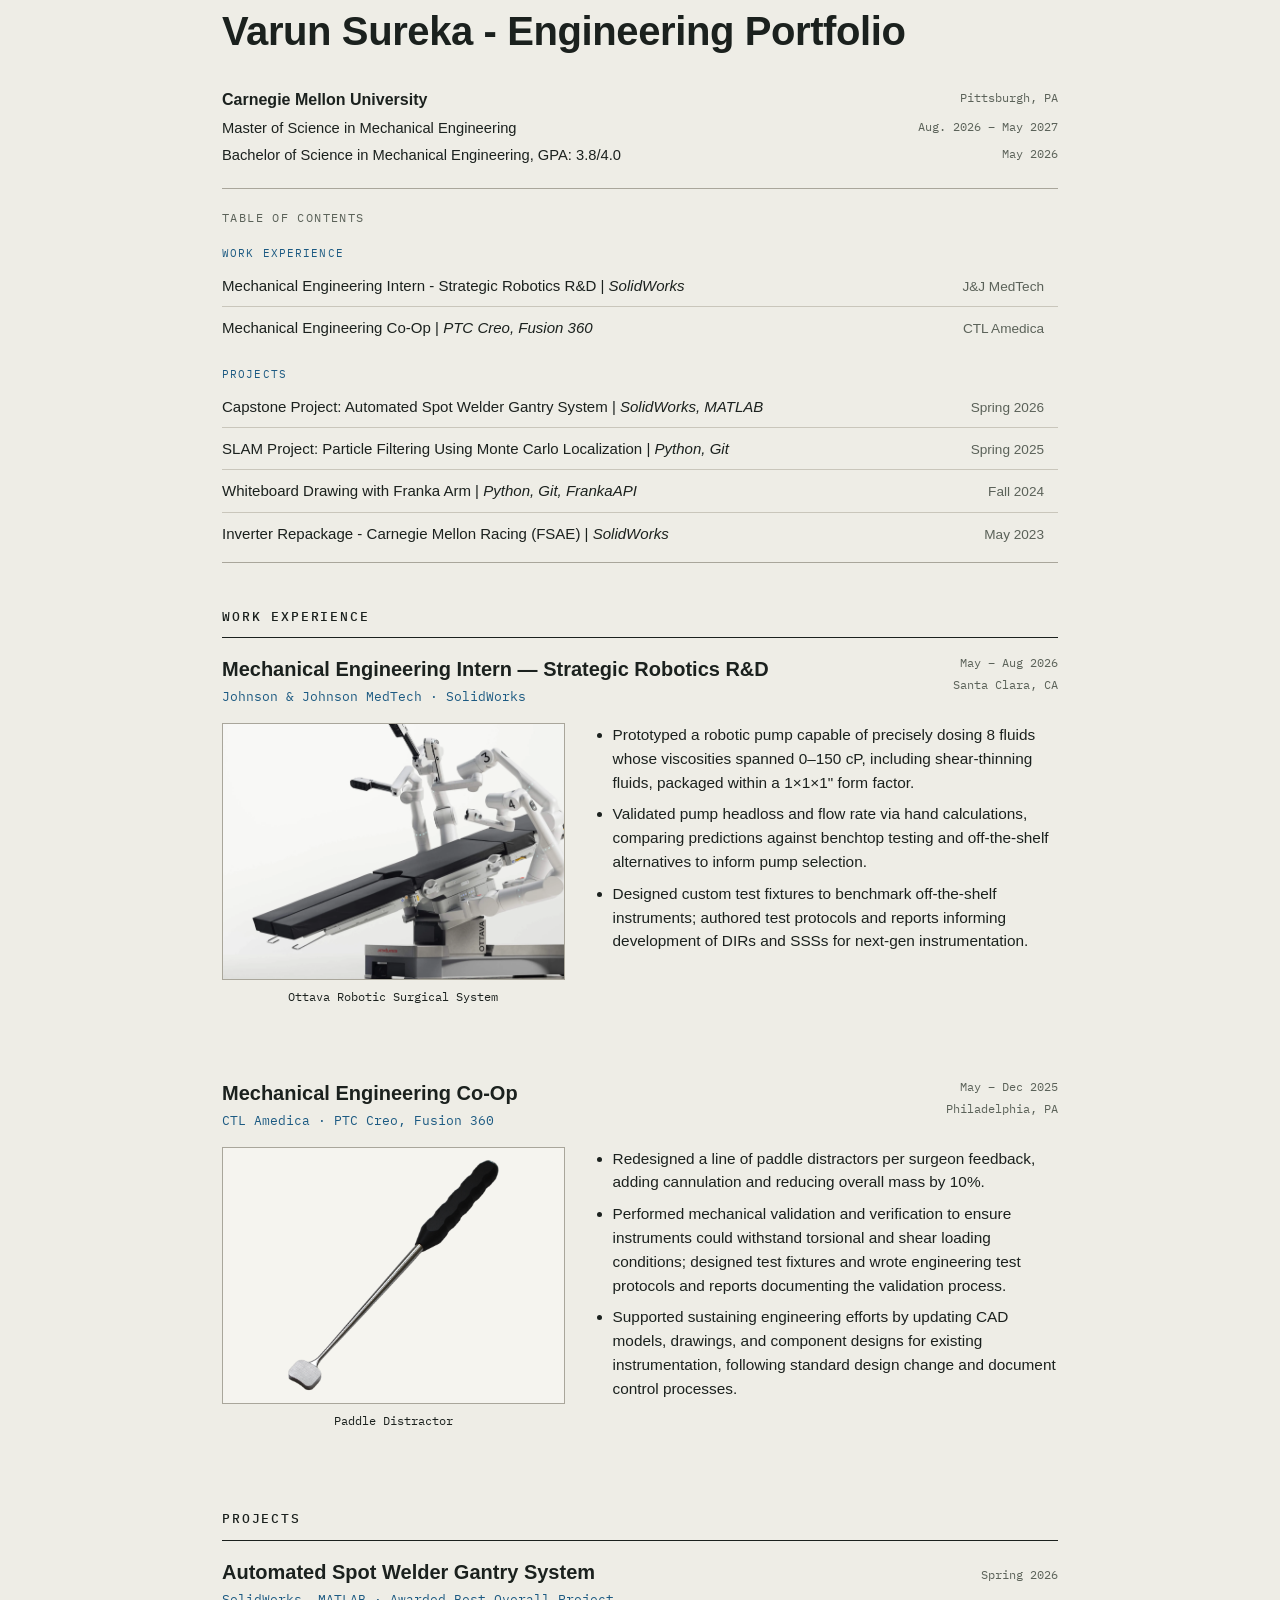
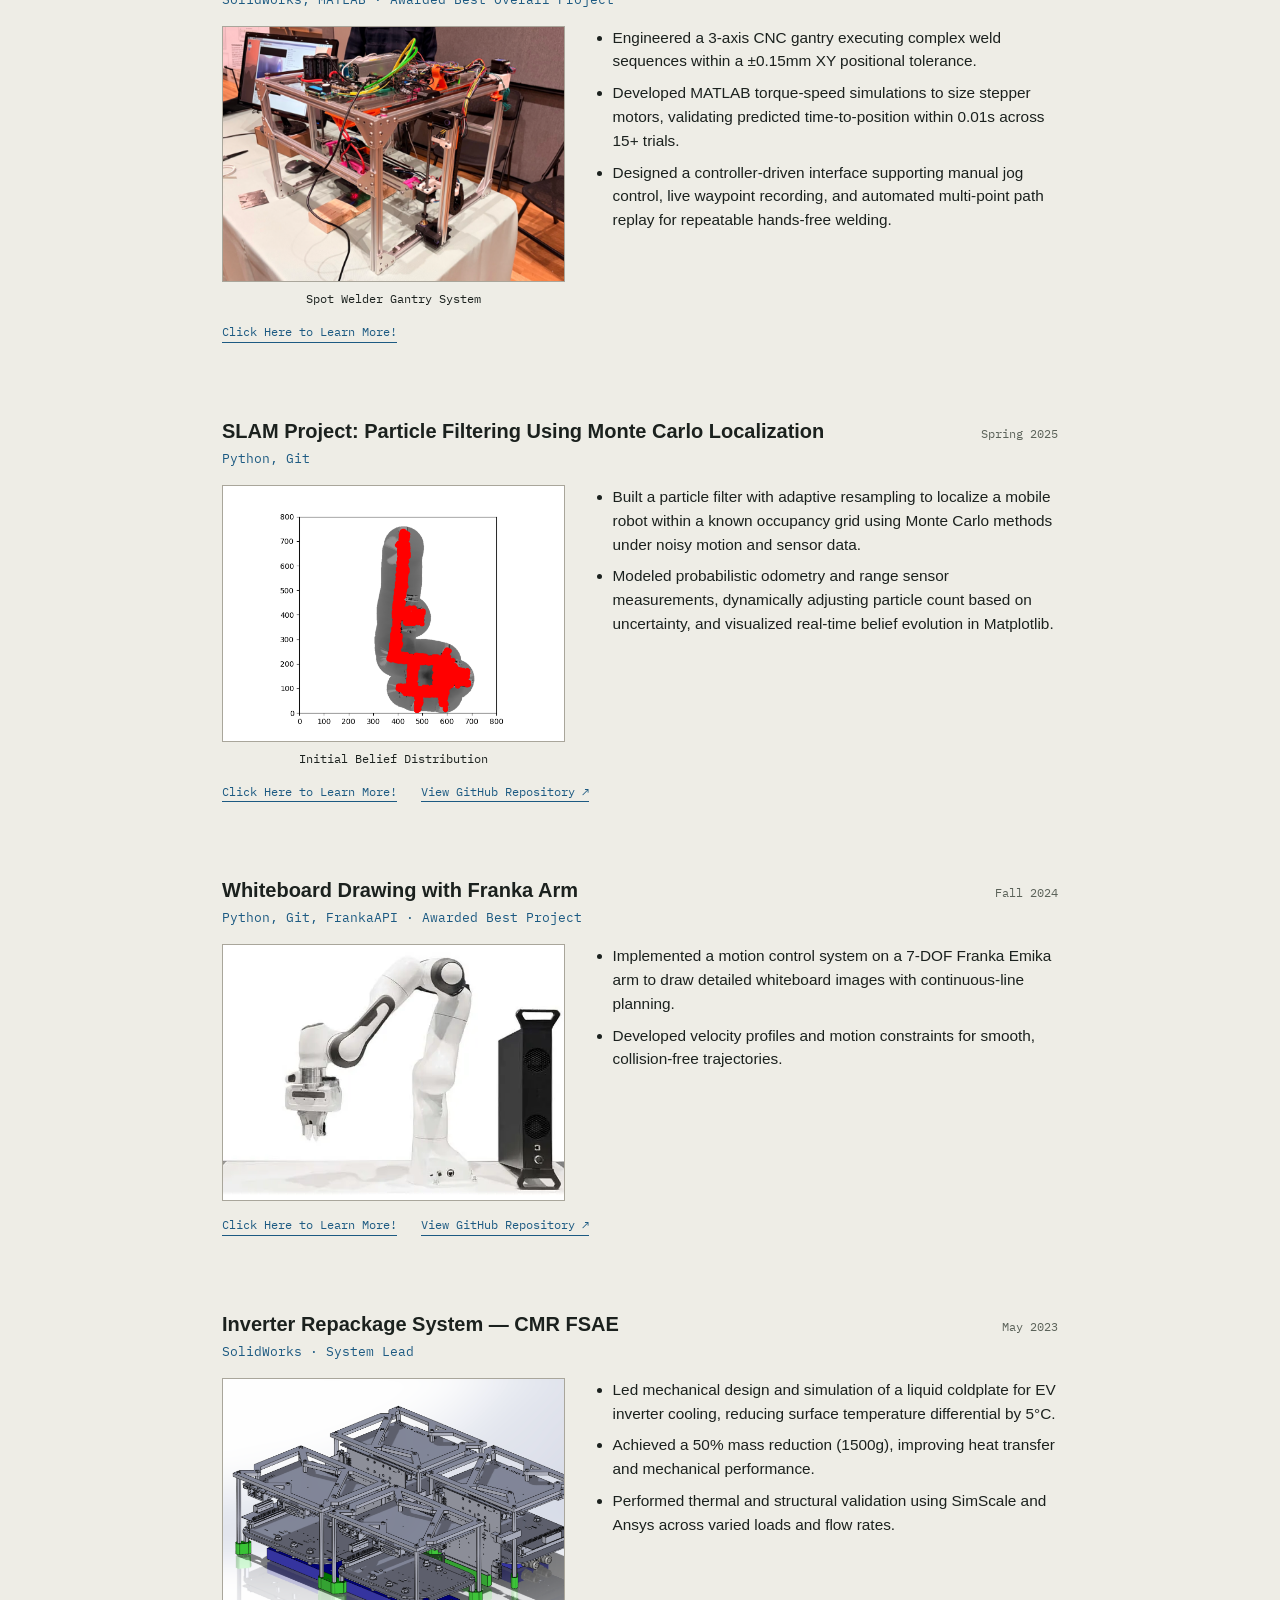
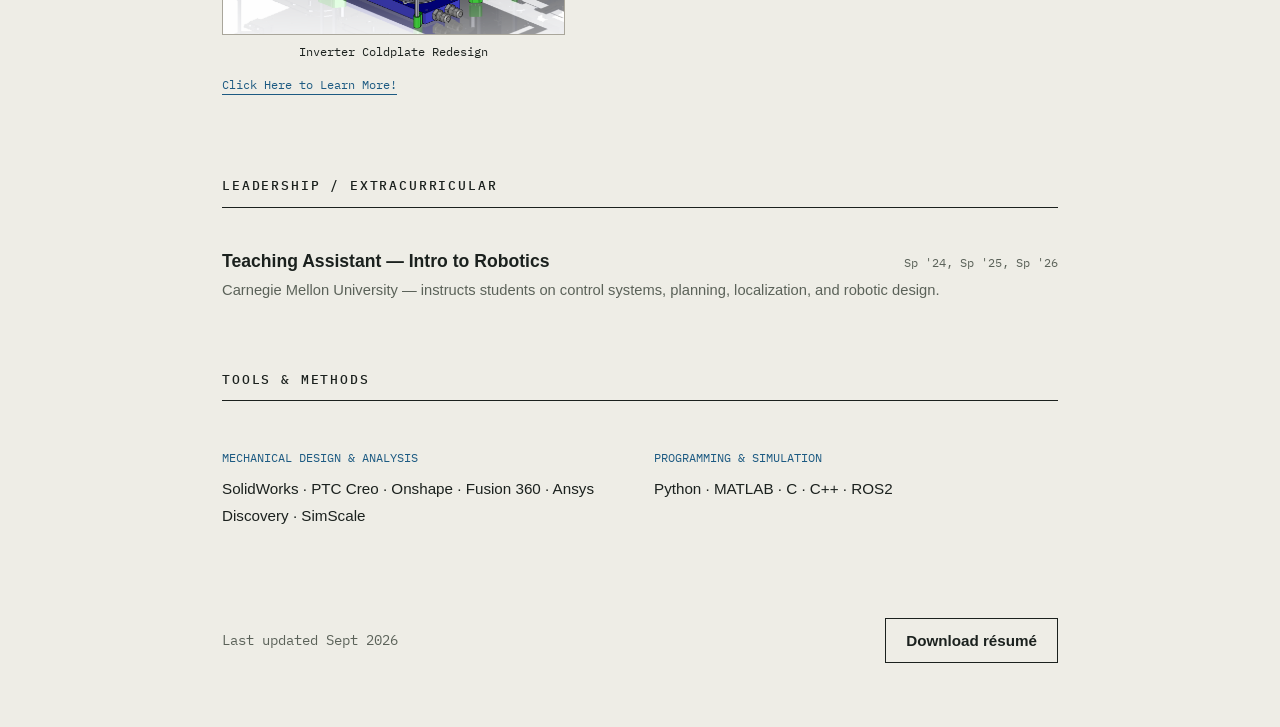
==== commit a1cb950f: "updates" ====
--- a/index.html
+++ b/index.html
@@ -114,6 +114,8 @@
           <li>Developed MATLAB torque-speed simulations to size stepper motors, validating predicted time-to-position within 0.01s across 15+ trials.</li>
           <li>Designed a controller-driven interface supporting manual jog control, live waypoint recording, and automated multi-point path replay for repeatable hands-free welding.</li>
         </ul>
+      </div>
+        <div class="case-links">
         <a class="case-link" href="gantry.html">Click Here to Learn More!</a>
       </div>
     </section>
@@ -134,7 +136,10 @@
           <li>Built a particle filter with adaptive resampling to localize a mobile robot within a known occupancy grid using Monte Carlo methods under noisy motion and sensor data.</li>
           <li>Modeled probabilistic odometry and range sensor measurements, dynamically adjusting particle count based on uncertainty, and visualized real-time belief evolution in Matplotlib.</li>
         </ul>
+      </div>
+      <div class="case-links">
         <a class="case-link" href="slam.html">Click Here to Learn More!</a>
+        <a class="case-link" href="https://github.com/varunsureka24/simultaneous-localization-and-mapping/tree/main/particle%20filtering" target="_blank" rel="noopener">View GitHub Repository ↗</a>
       </div>
     </section>
   </div>
@@ -146,7 +151,7 @@
       <div class="entry-body">
         <figure class="schematic-figure">
           <div class="schematic">
-            <img src="assets/rkd/franka arm.webp" alt="franka arm">
+            <img src="assets/rkd/franka-arm.webp" alt="franka arm">
           </div>
           <figcaption class="Franka Emika Robotic Arm"></figcaption>
         </figure>
@@ -154,7 +159,11 @@
           <li>Implemented a motion control system on a 7-DOF Franka Emika arm to draw detailed whiteboard images with continuous-line planning.</li>
           <li>Developed velocity profiles and motion constraints for smooth, collision-free trajectories.</li>
         </ul>
+
+      </div>
+      <div class="case-links">
         <a class="case-link" href="franka.html">Click Here to Learn More!</a>
+        <a class="case-link" href="https://github.com/varunsureka24/robot-kinematics-and-dynamics" target="_blank" rel="noopener">View GitHub Repository ↗</a>
       </div>
     </section>
   </div>
@@ -175,6 +184,8 @@
           <li>Achieved a 50% mass reduction (1500g), improving heat transfer and mechanical performance.</li>
           <li>Performed thermal and structural validation using SimScale and Ansys across varied loads and flow rates.</li>
         </ul>
+      </div>
+      <div class="case-links">
         <a class="case-link" href="fsae.html">Click Here to Learn More!</a>
       </div>
     </section>
--- a/styles.css
+++ b/styles.css
@@ -199,4 +199,9 @@
 
 @media (max-width: 720px) {
   .result-trio { grid-template-columns: 1fr; }
-}+}
+
+.case-tag--link { text-decoration: none; background: var(--paper); color: var(--blueprint); border-color: var(--line-strong); }
+.case-tag--link:hover { color: var(--signal); border-color: var(--signal); }
+.case-footer-nav .case-link + .case-link { margin-left: 24px; }
+.case-link + .case-link { margin-left: 20px; }
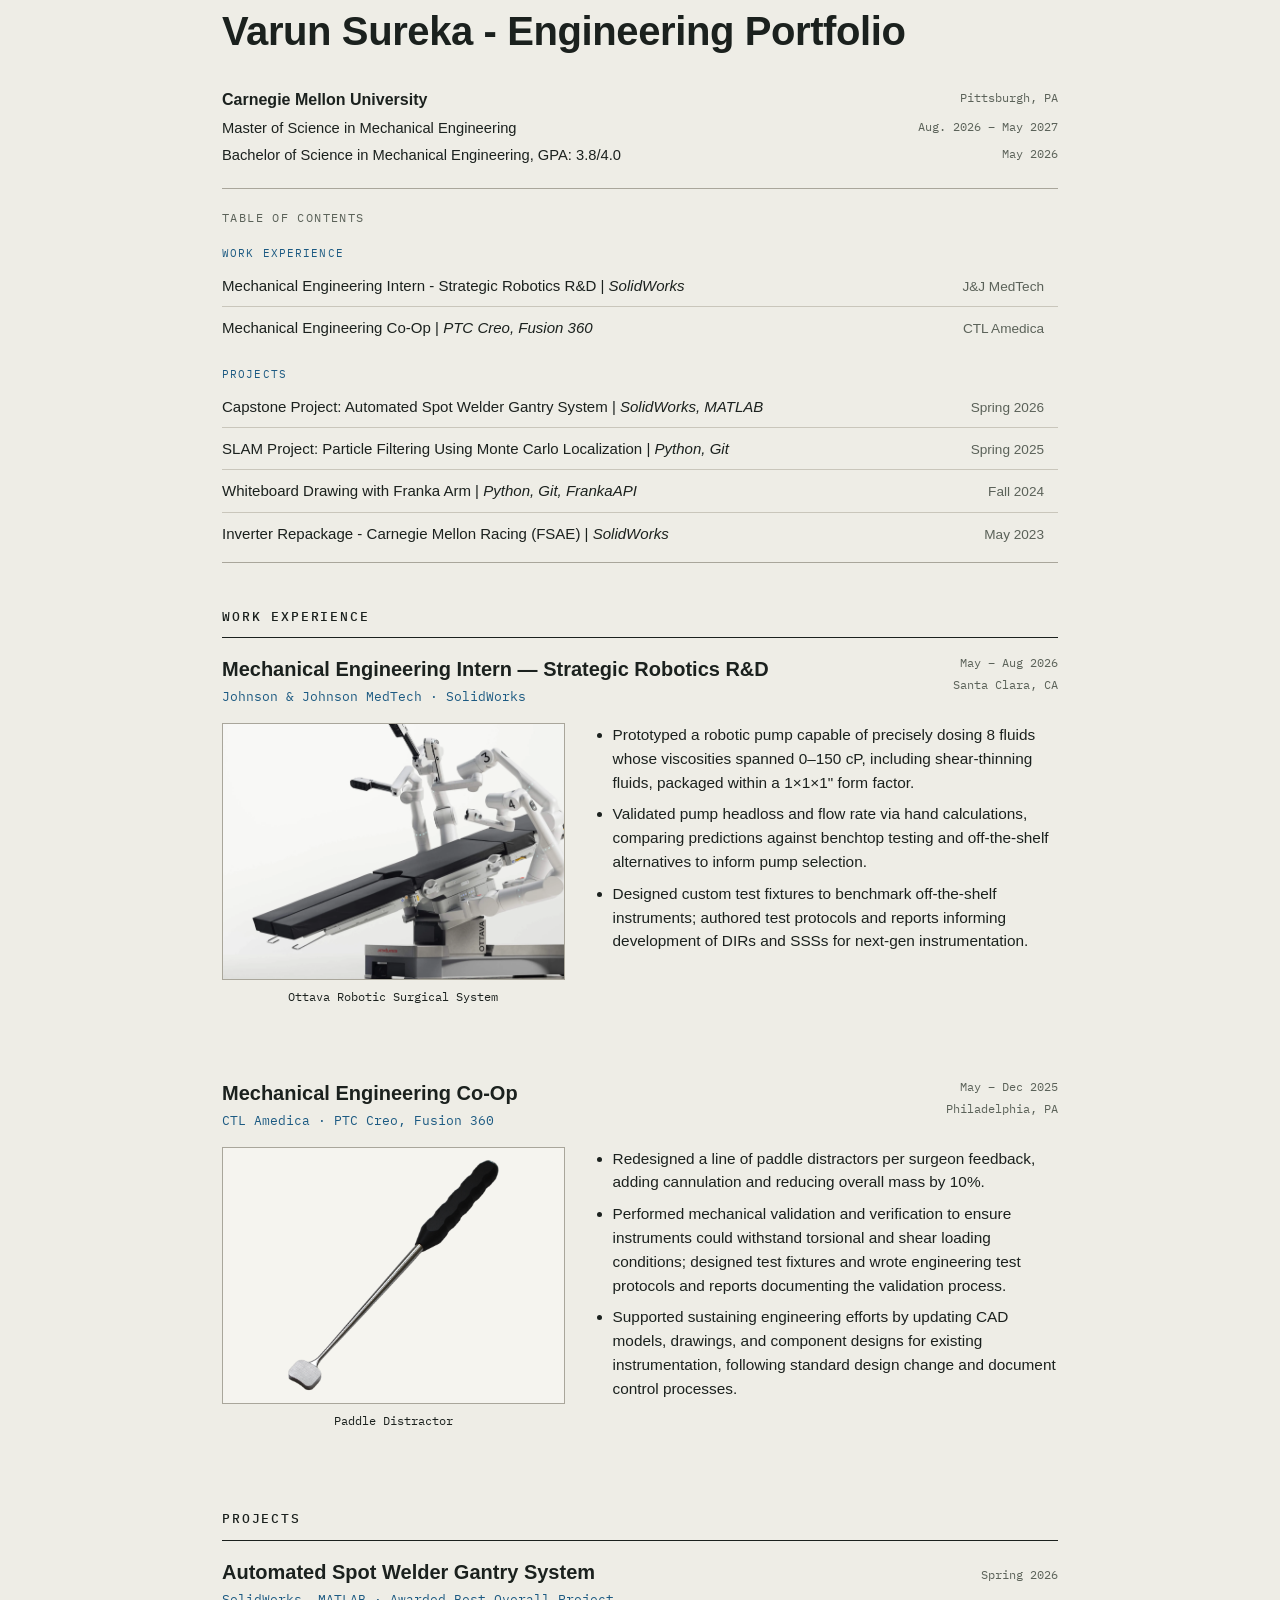
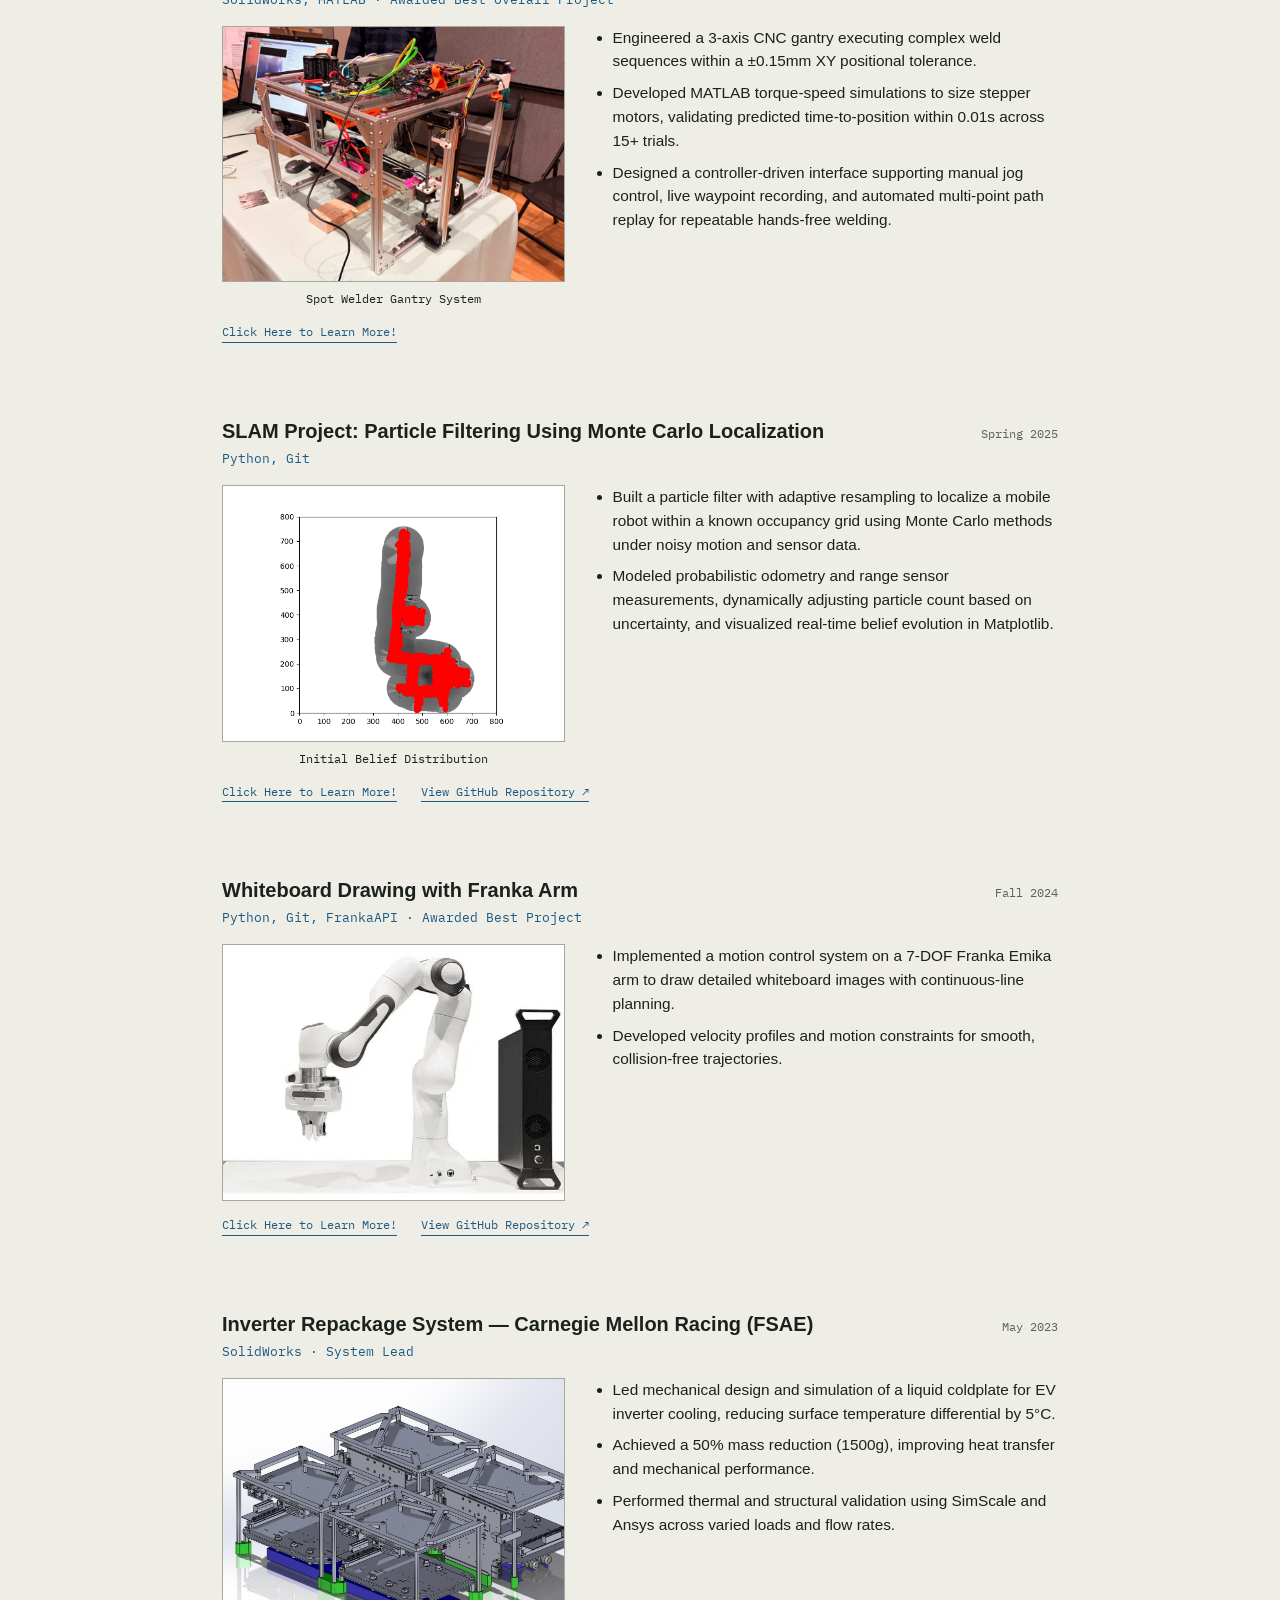
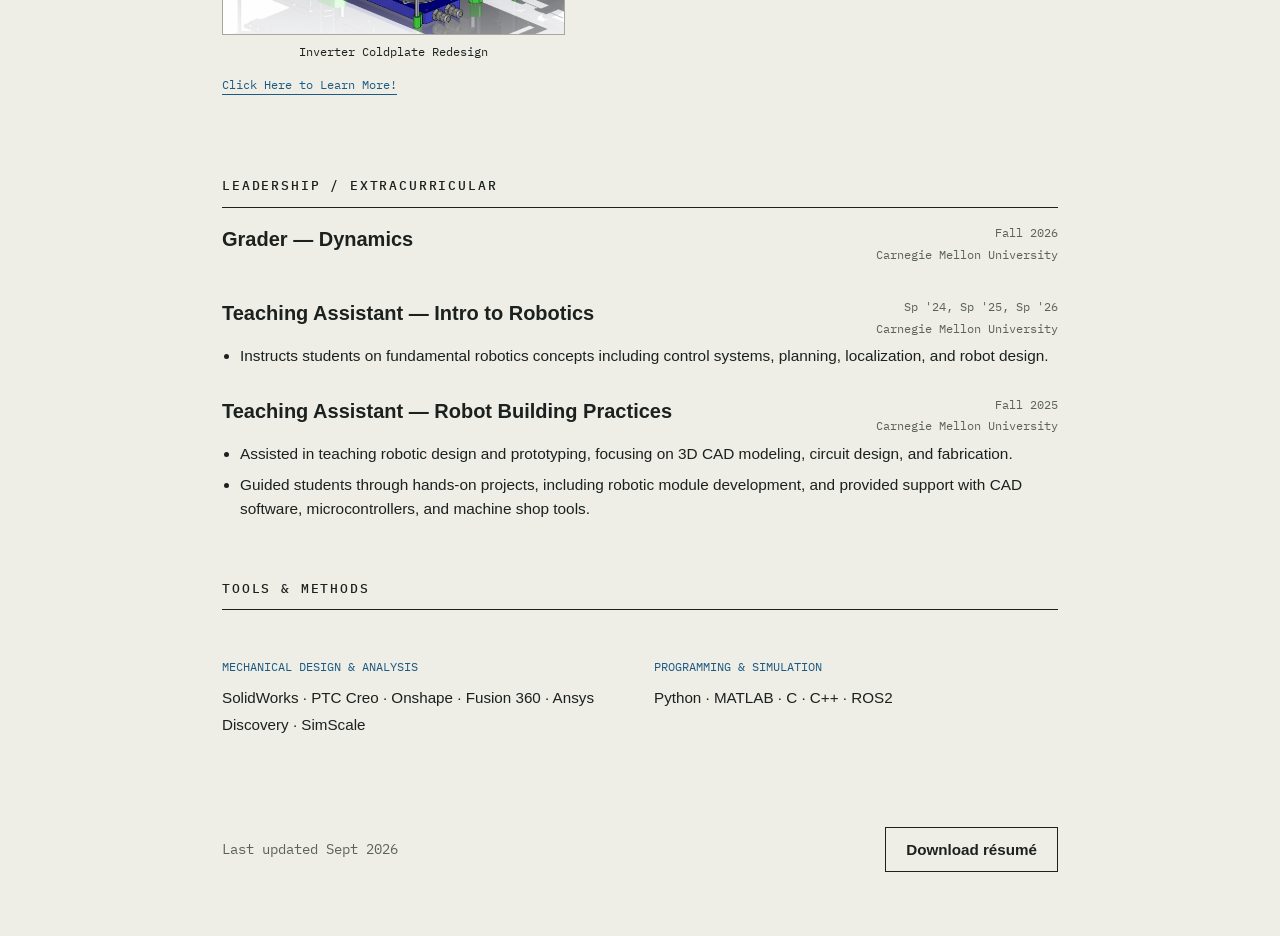
==== commit f6ab8f43: "updates" ====
--- a/index.html
+++ b/index.html
@@ -170,7 +170,7 @@
 
   <div class="wrap">
     <section class="entry" id="fsae">
-      <div class="entry-head"><h2 class="entry-name">Inverter Repackage System — CMR FSAE</h2><span class="entry-duration mono">May 2023</span></div>
+      <div class="entry-head"><h2 class="entry-name">Inverter Repackage System — Carnegie Mellon Racing (FSAE)</h2><span class="entry-duration mono">May 2023</span></div>
       <div class="entry-org">SolidWorks · System Lead</div>
       <div class="entry-body">
         <figure class="schematic-figure">
@@ -191,13 +191,43 @@
     </section>
   </div>
 
-  <div class="wrap">
-    <div class="section-title-wrap"><div class="section-title">Leadership / Extracurricular</div><div class="rule"></div></div>
-    <section class="leadership-entry">
-      <div class="leadership-head"><h3 class="leadership-title">Teaching Assistant — Intro to Robotics</h3><span class="exp-duration mono">Sp '24, Sp '25, Sp '26</span></div>
-      <div class="leadership-org">Carnegie Mellon University — instructs students on control systems, planning, localization, and robotic design.</div>
-    </section>
-  </div>
+<div class="wrap">
+  <div class="section-title-wrap"><div class="section-title">Leadership / Extracurricular</div><div class="rule"></div></div>
+</div>
+
+<div class="wrap">
+  <section class="exp-entry exp-entry--compact">
+    <div class="exp-head">
+      <h2 class="exp-title">Grader — Dynamics</h2>
+      <div class="exp-meta"><span class="exp-duration mono">Fall 2026</span><span class="exp-location mono">Carnegie Mellon University</span></div>
+    </div>
+  </section>
+</div>
+
+<div class="wrap">
+  <section class="exp-entry exp-entry--compact">
+    <div class="exp-head">
+      <h2 class="exp-title">Teaching Assistant — Intro to Robotics</h2>
+      <div class="exp-meta"><span class="exp-duration mono">Sp '24, Sp '25, Sp '26</span><span class="exp-location mono">Carnegie Mellon University</span></div>
+    </div>
+    <ul class="entry-bullets">
+      <li>Instructs students on fundamental robotics concepts including control systems, planning, localization, and robot design.</li>
+    </ul>
+  </section>
+</div>
+
+<div class="wrap">
+  <section class="exp-entry exp-entry--compact">
+    <div class="exp-head">
+      <h2 class="exp-title">Teaching Assistant — Robot Building Practices</h2>
+      <div class="exp-meta"><span class="exp-duration mono">Fall 2025</span><span class="exp-location mono">Carnegie Mellon University</span></div>
+    </div>
+    <ul class="entry-bullets">
+      <li>Assisted in teaching robotic design and prototyping, focusing on 3D CAD modeling, circuit design, and fabrication.</li>
+      <li>Guided students through hands-on projects, including robotic module development, and provided support with CAD software, microcontrollers, and machine shop tools.</li>
+    </ul>
+  </section>
+</div>
 
   <div class="wrap">
     <div class="section-title-wrap"><div class="section-title">Tools &amp; Methods</div><div class="rule"></div></div>
--- a/styles.css
+++ b/styles.css
@@ -204,4 +204,7 @@
 .case-tag--link { text-decoration: none; background: var(--paper); color: var(--blueprint); border-color: var(--line-strong); }
 .case-tag--link:hover { color: var(--signal); border-color: var(--signal); }
 .case-footer-nav .case-link + .case-link { margin-left: 24px; }
-.case-link + .case-link { margin-left: 20px; }+.case-link + .case-link { margin-left: 20px; }
+
+.exp-entry--compact { padding: 14px 0; }
+.exp-entry--compact .exp-head { min-height: 44px; }
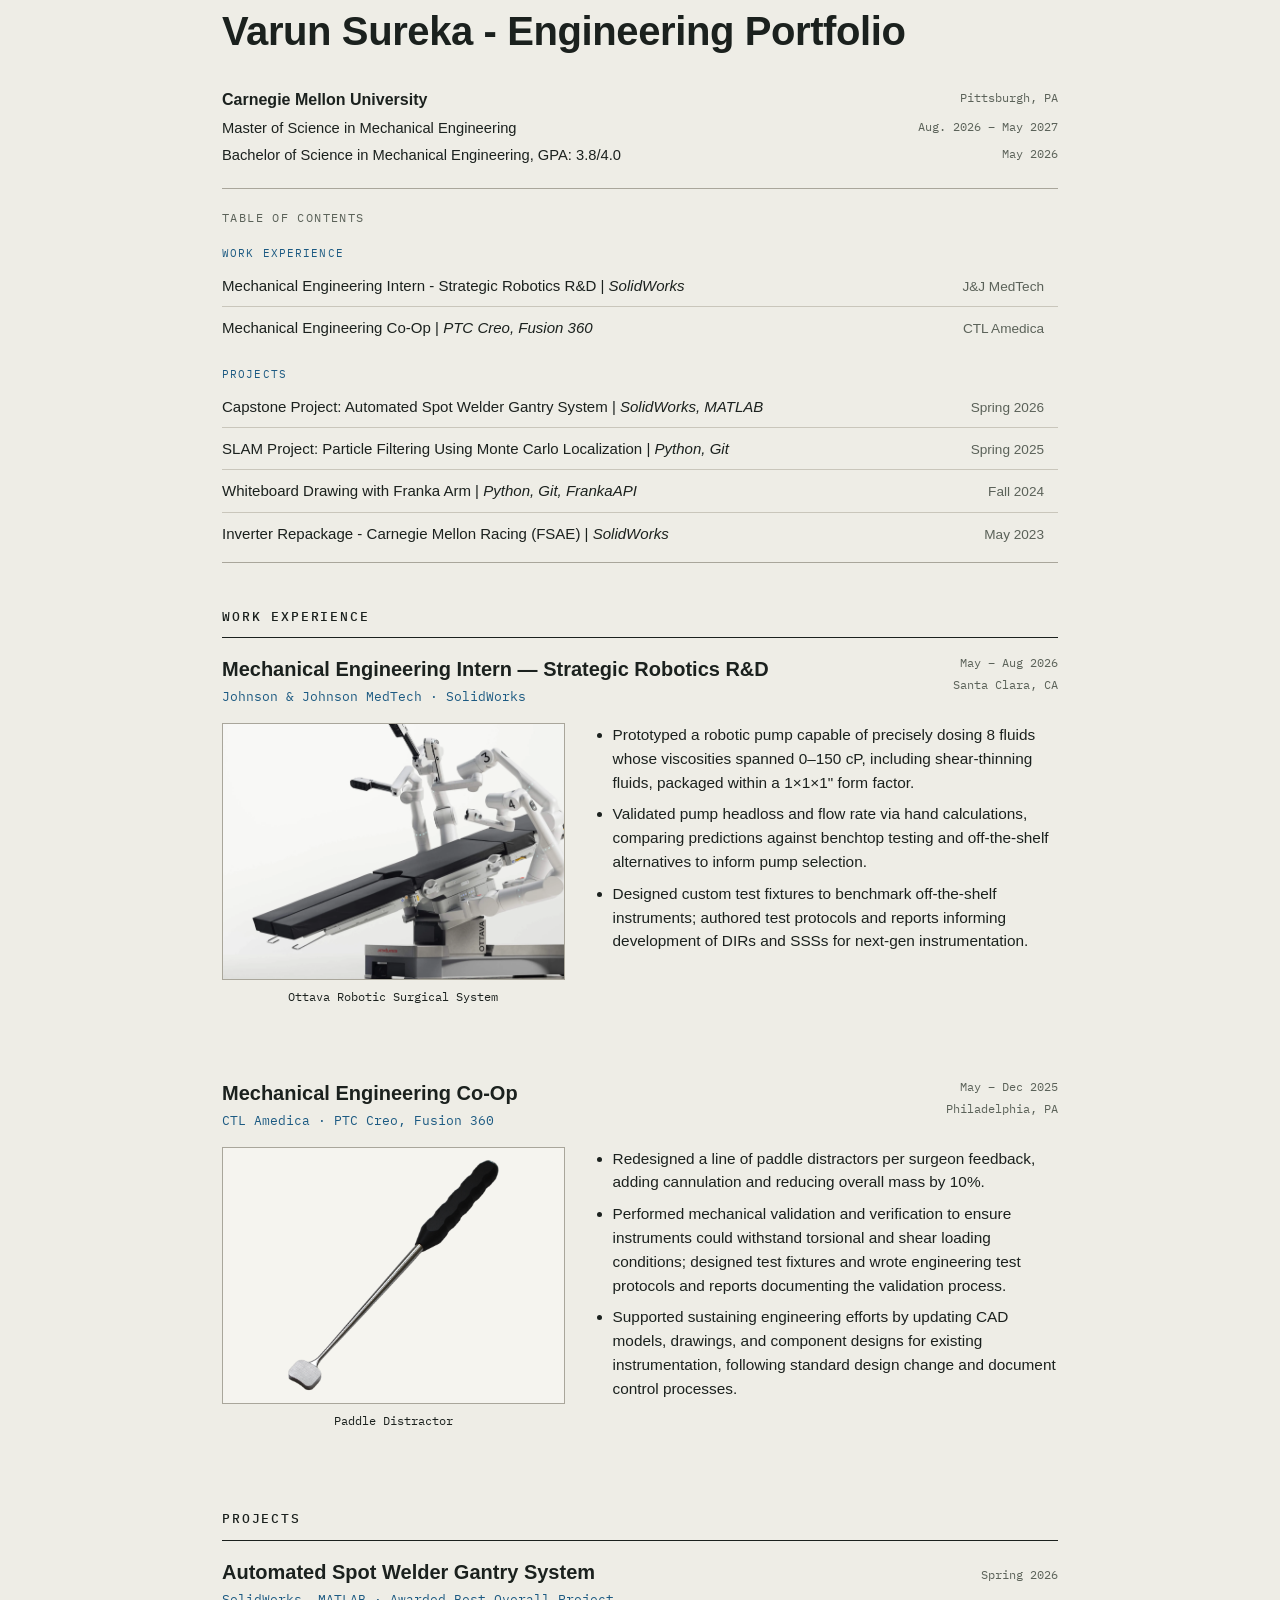
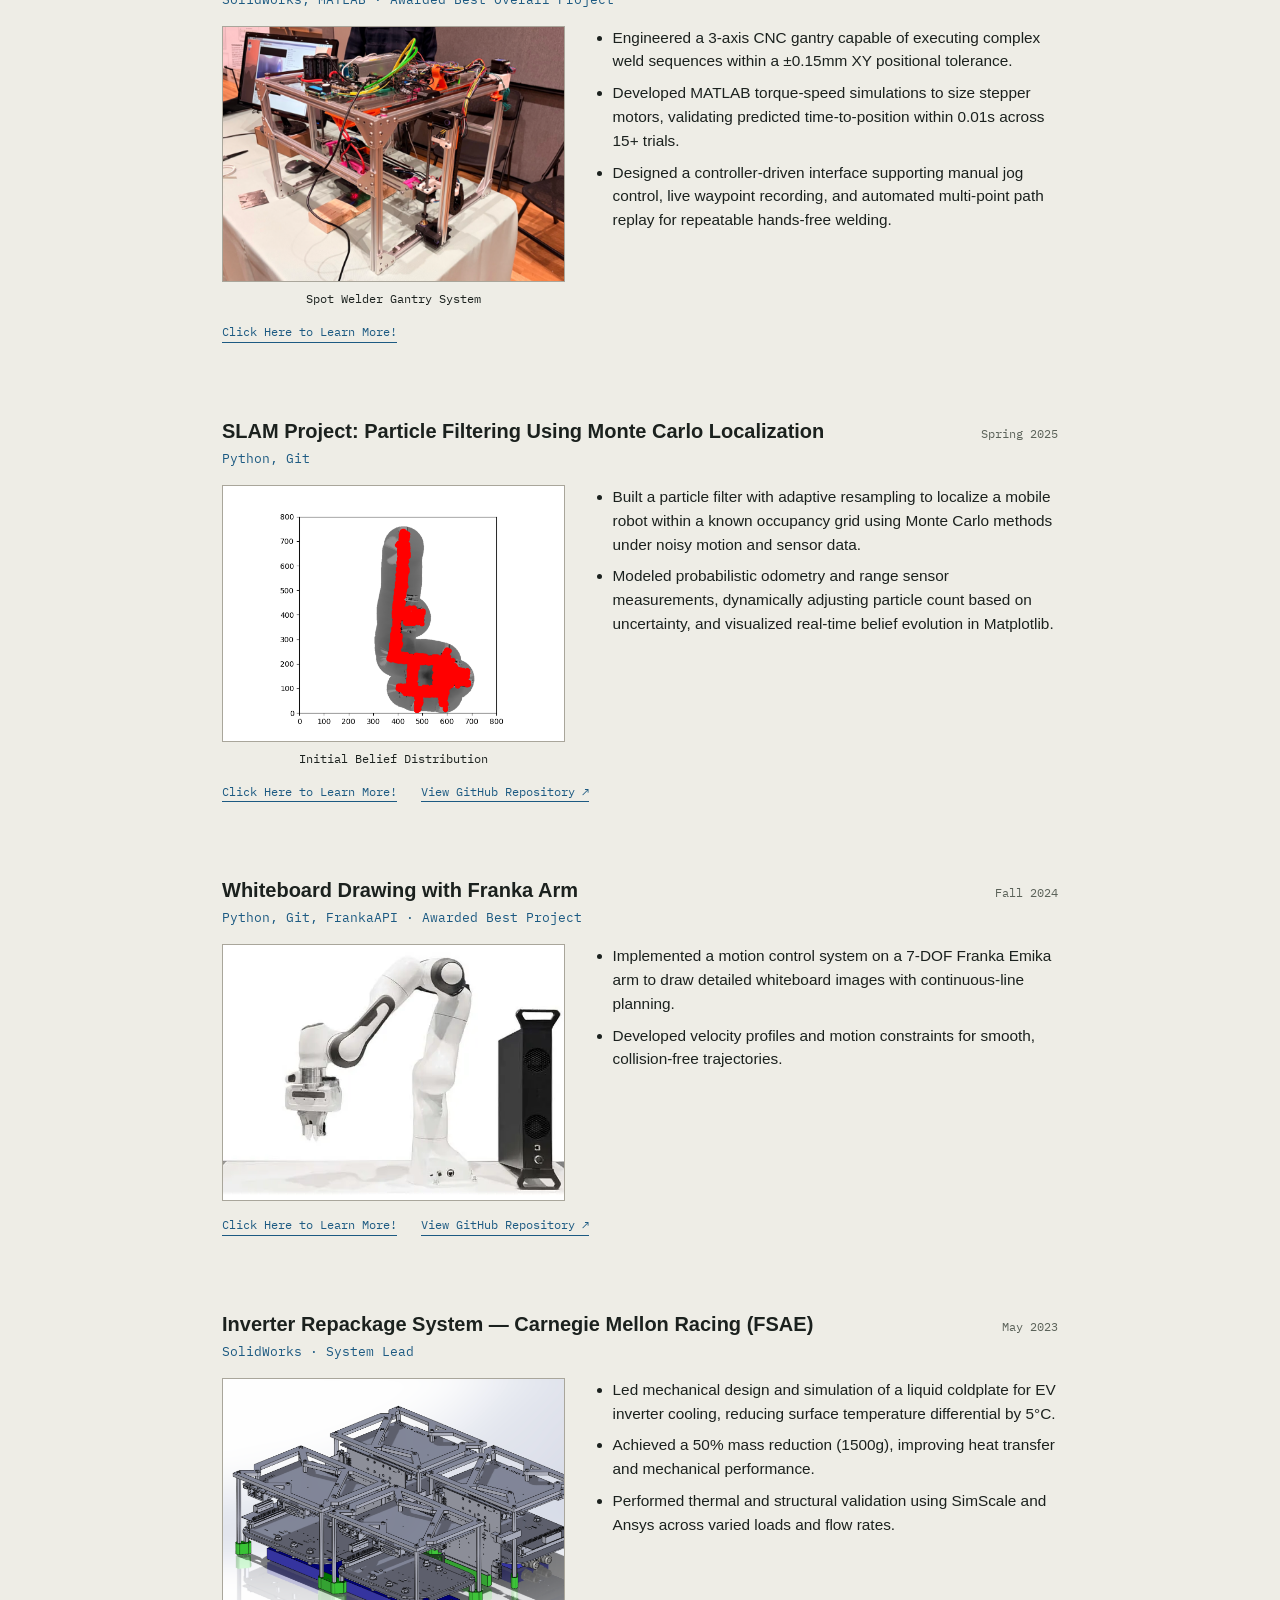
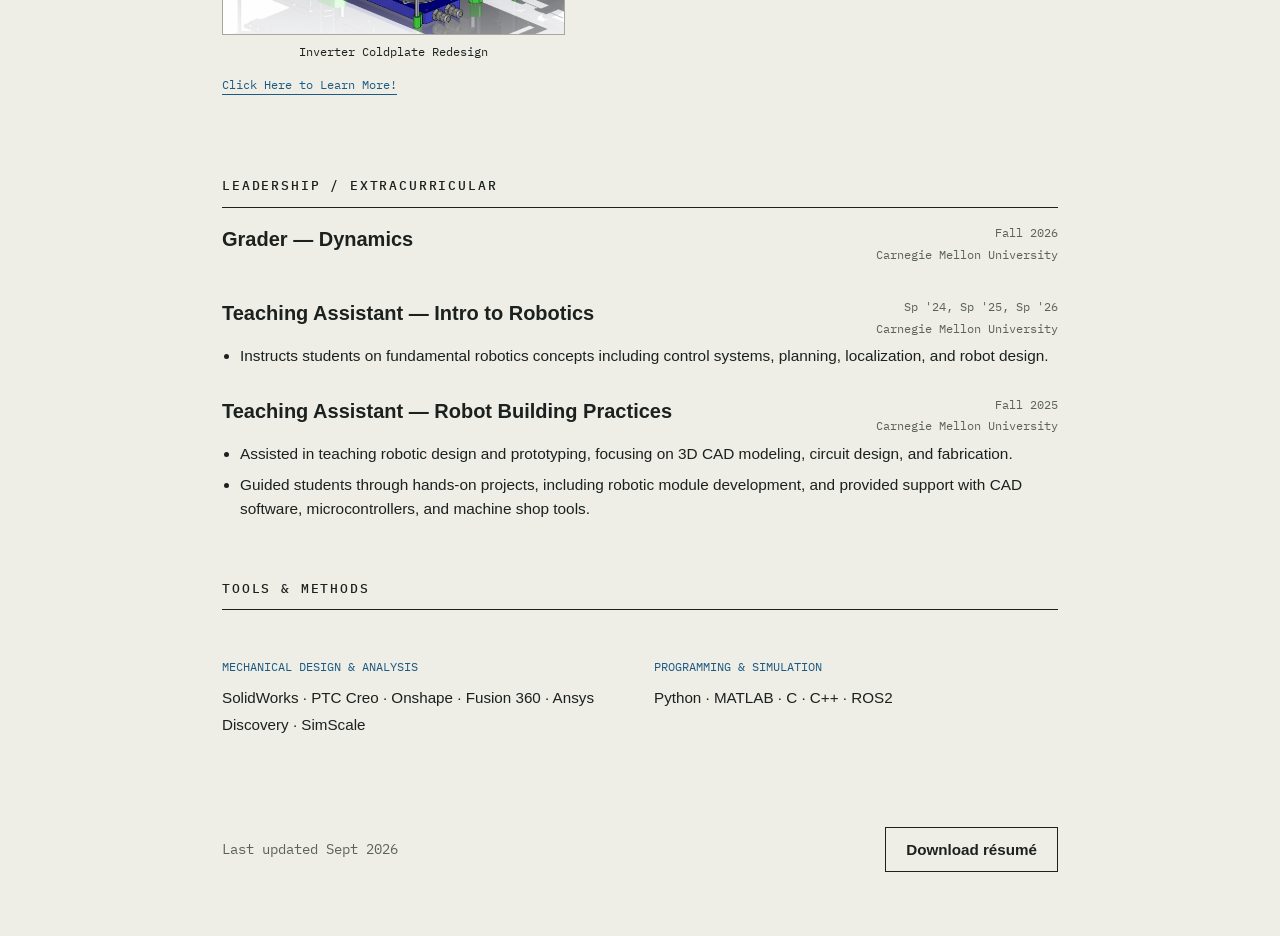
==== commit f6348cb6: "updates" ====
--- a/index.html
+++ b/index.html
@@ -110,7 +110,7 @@
           <figcaption class="schematic-caption">Spot Welder Gantry System</figcaption>
         </figure>
         <ul class="entry-bullets">
-          <li>Engineered a 3-axis CNC gantry executing complex weld sequences within a ±0.15mm XY positional tolerance.</li>
+          <li>Engineered a 3-axis CNC gantry capable of executing complex weld sequences within a ±0.15mm XY positional tolerance.</li>
           <li>Developed MATLAB torque-speed simulations to size stepper motors, validating predicted time-to-position within 0.01s across 15+ trials.</li>
           <li>Designed a controller-driven interface supporting manual jog control, live waypoint recording, and automated multi-point path replay for repeatable hands-free welding.</li>
         </ul>
